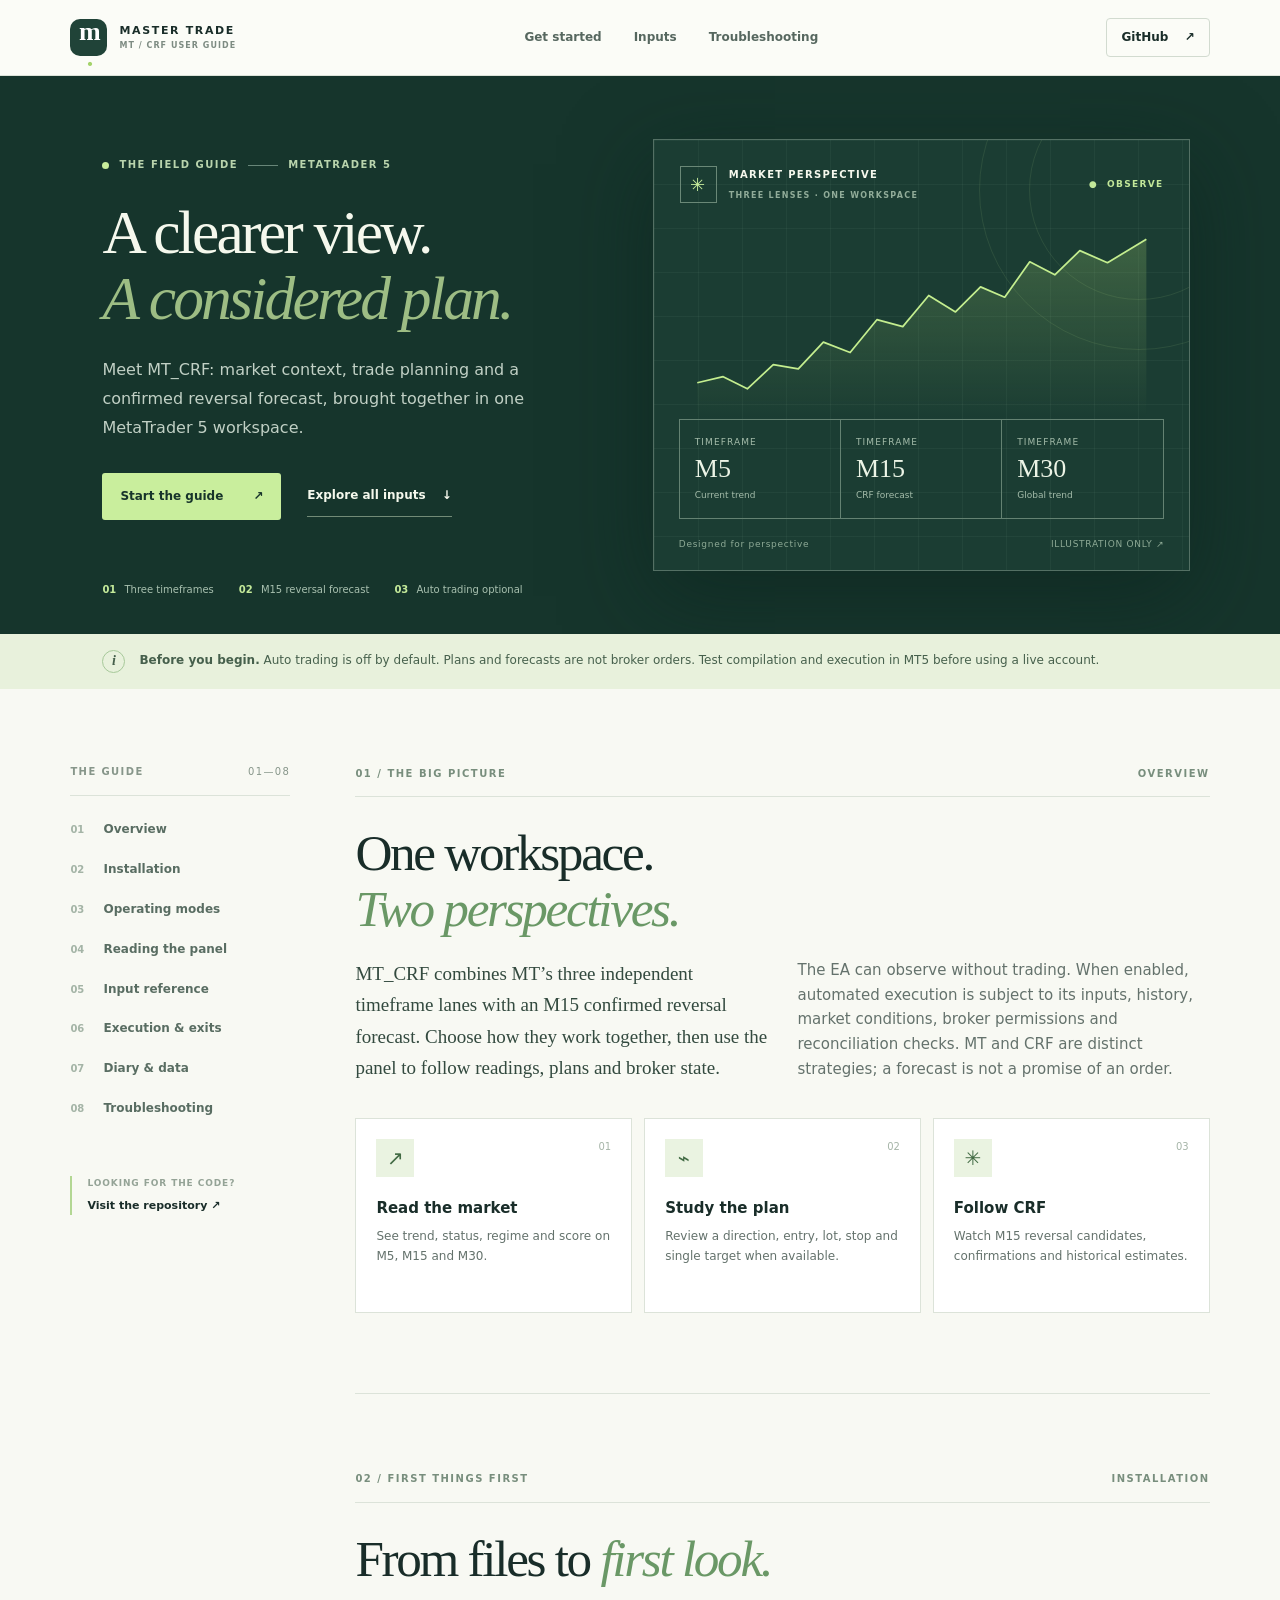
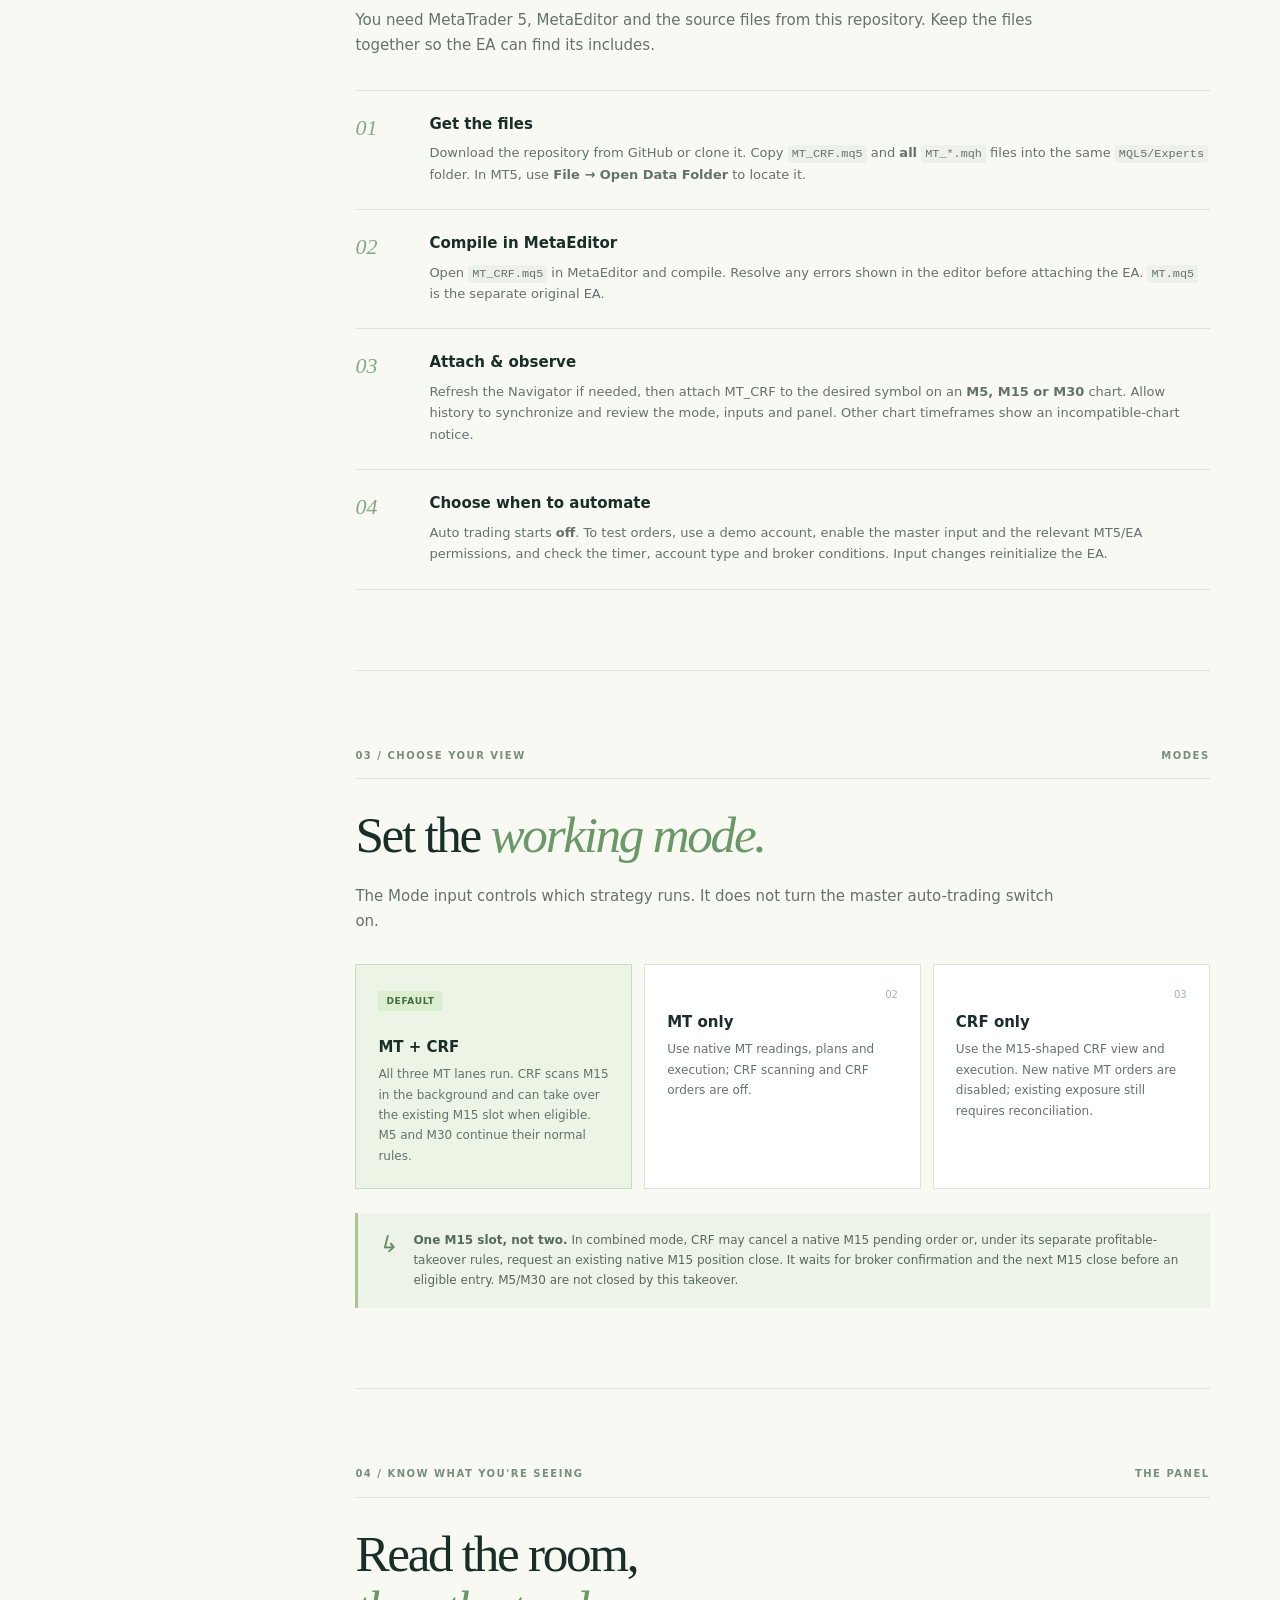
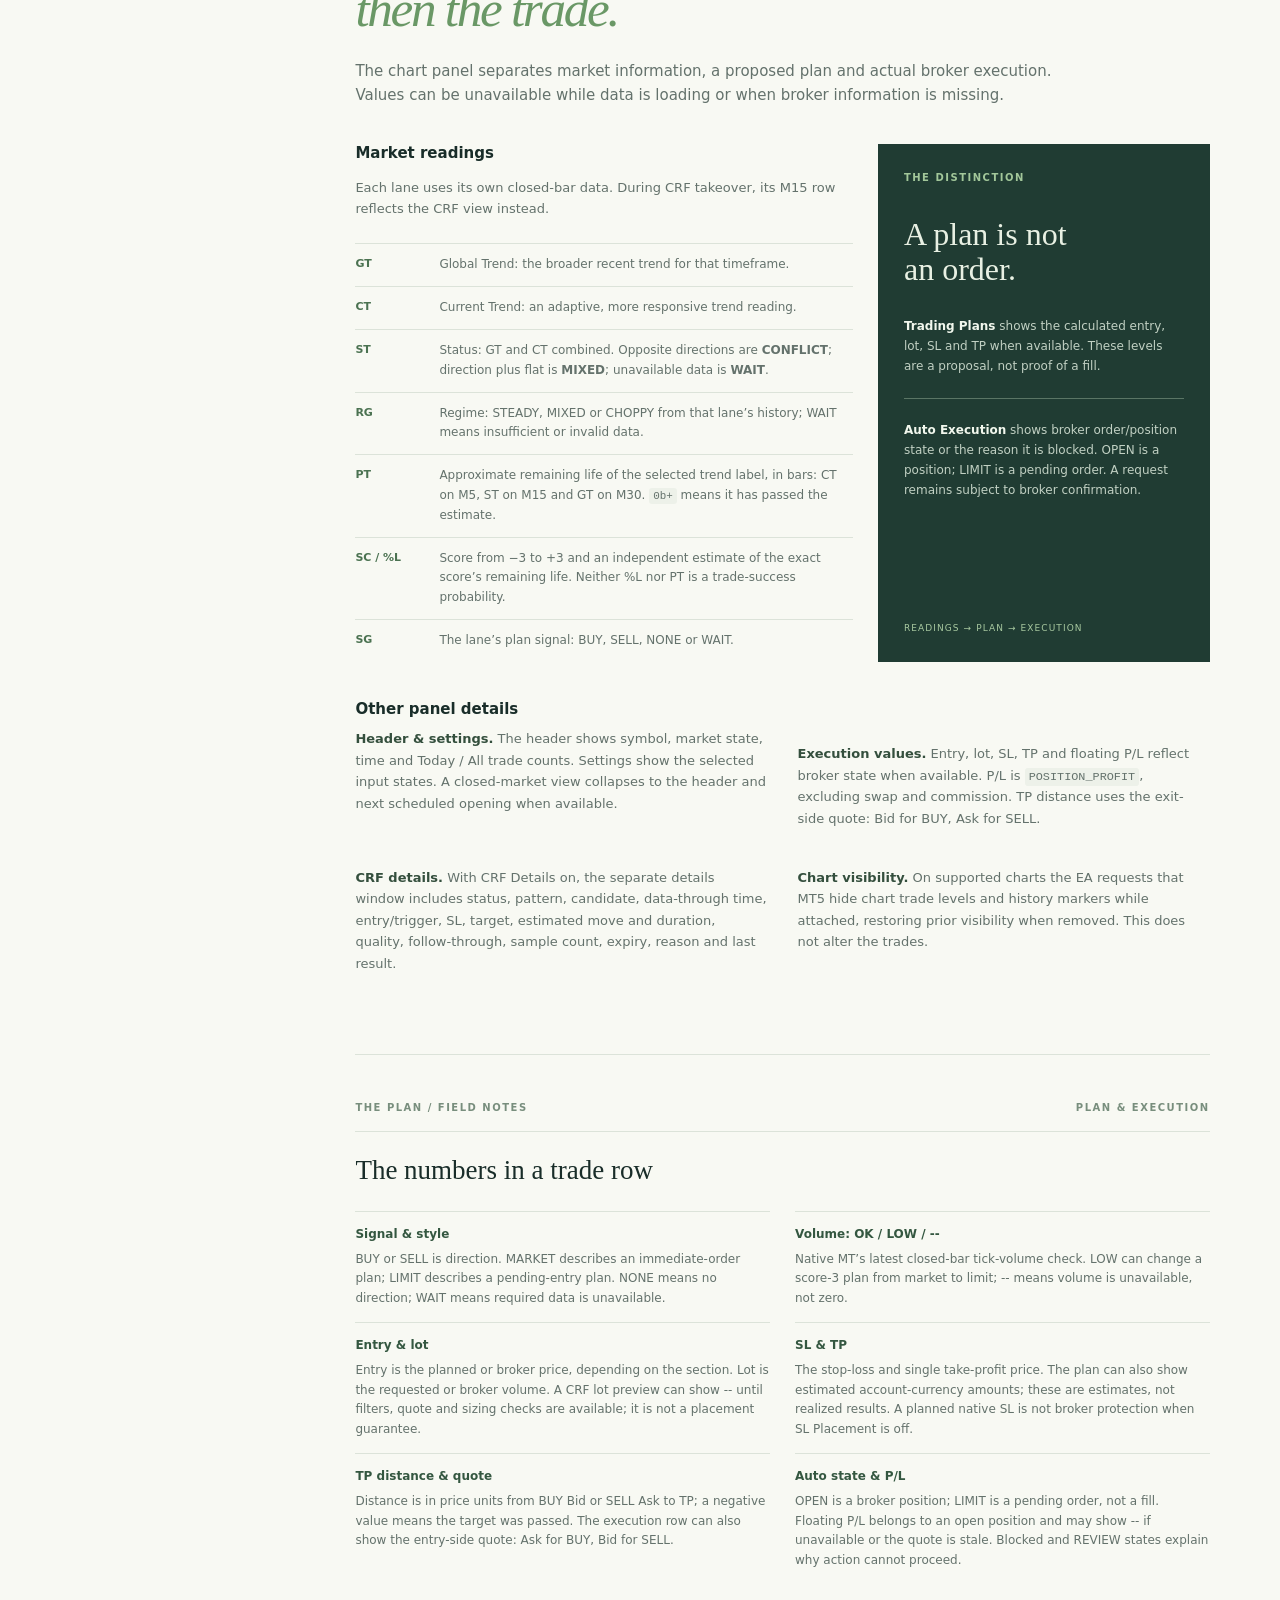
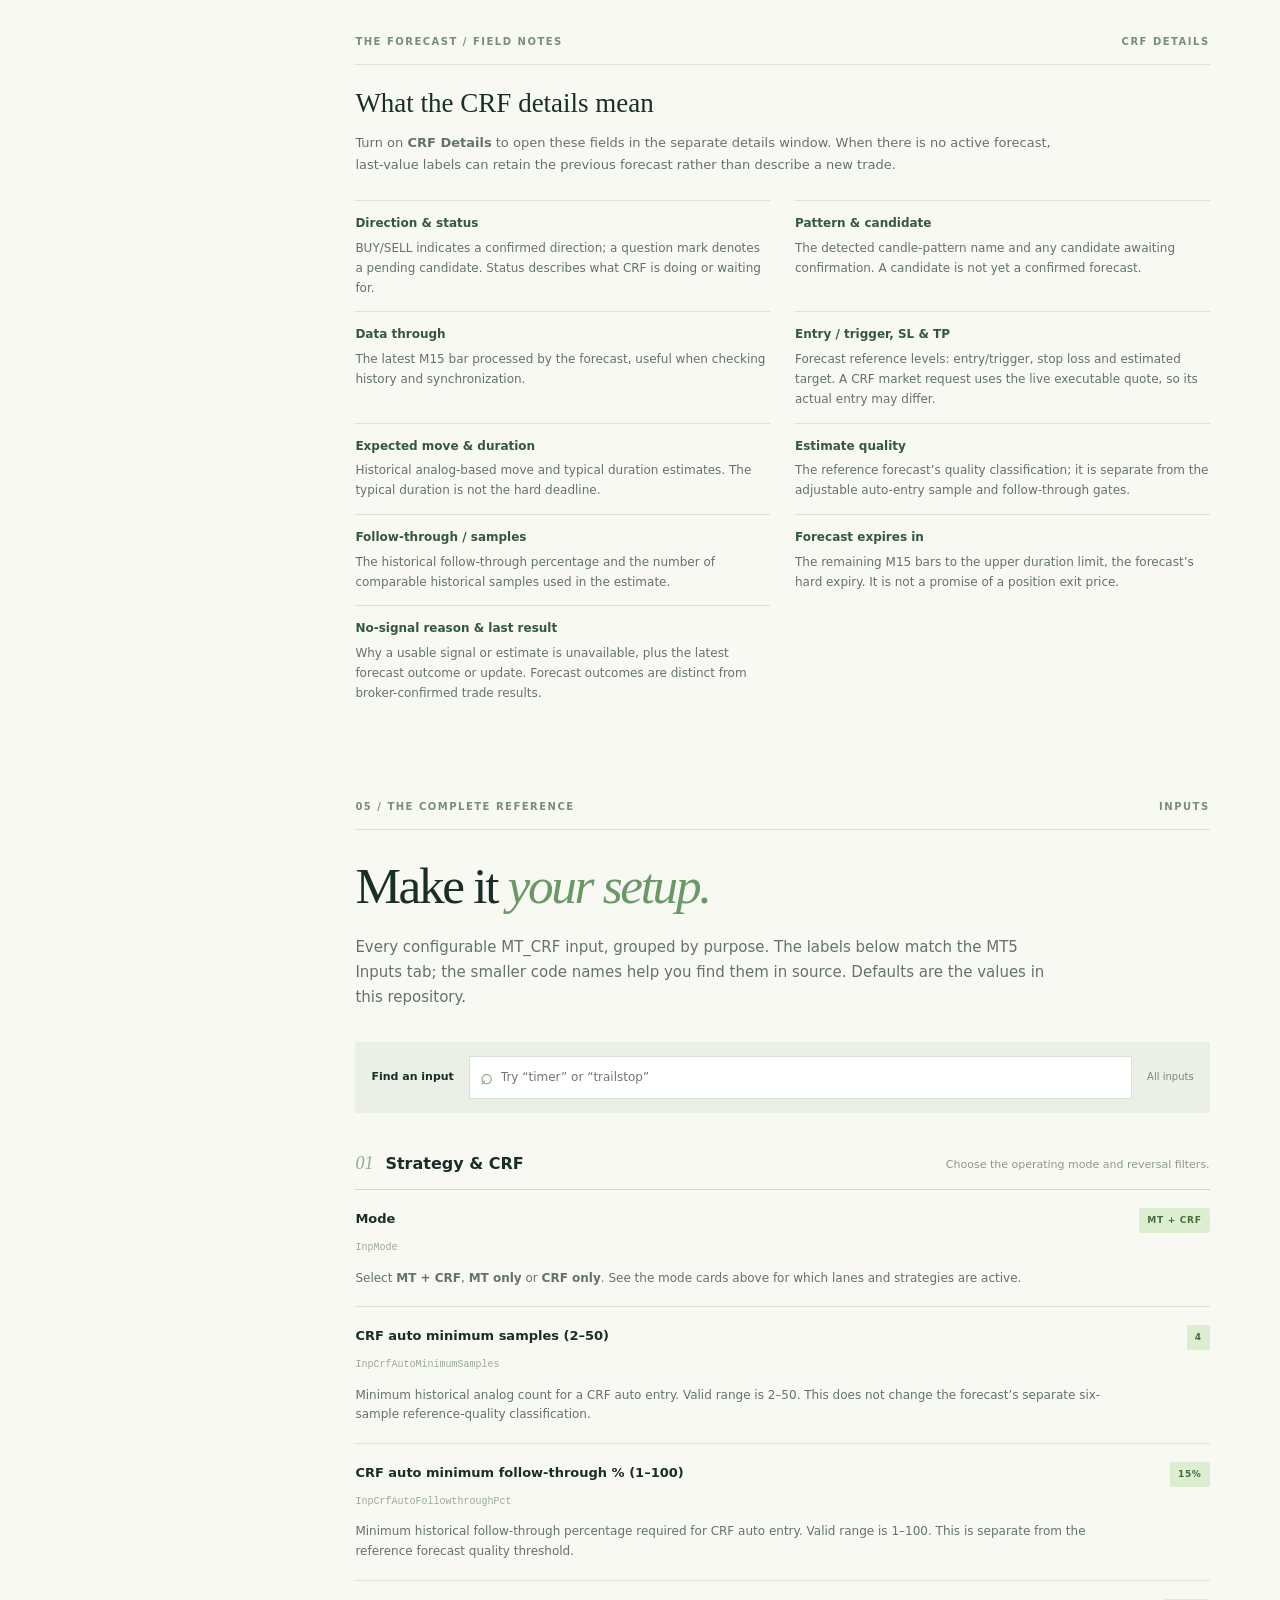
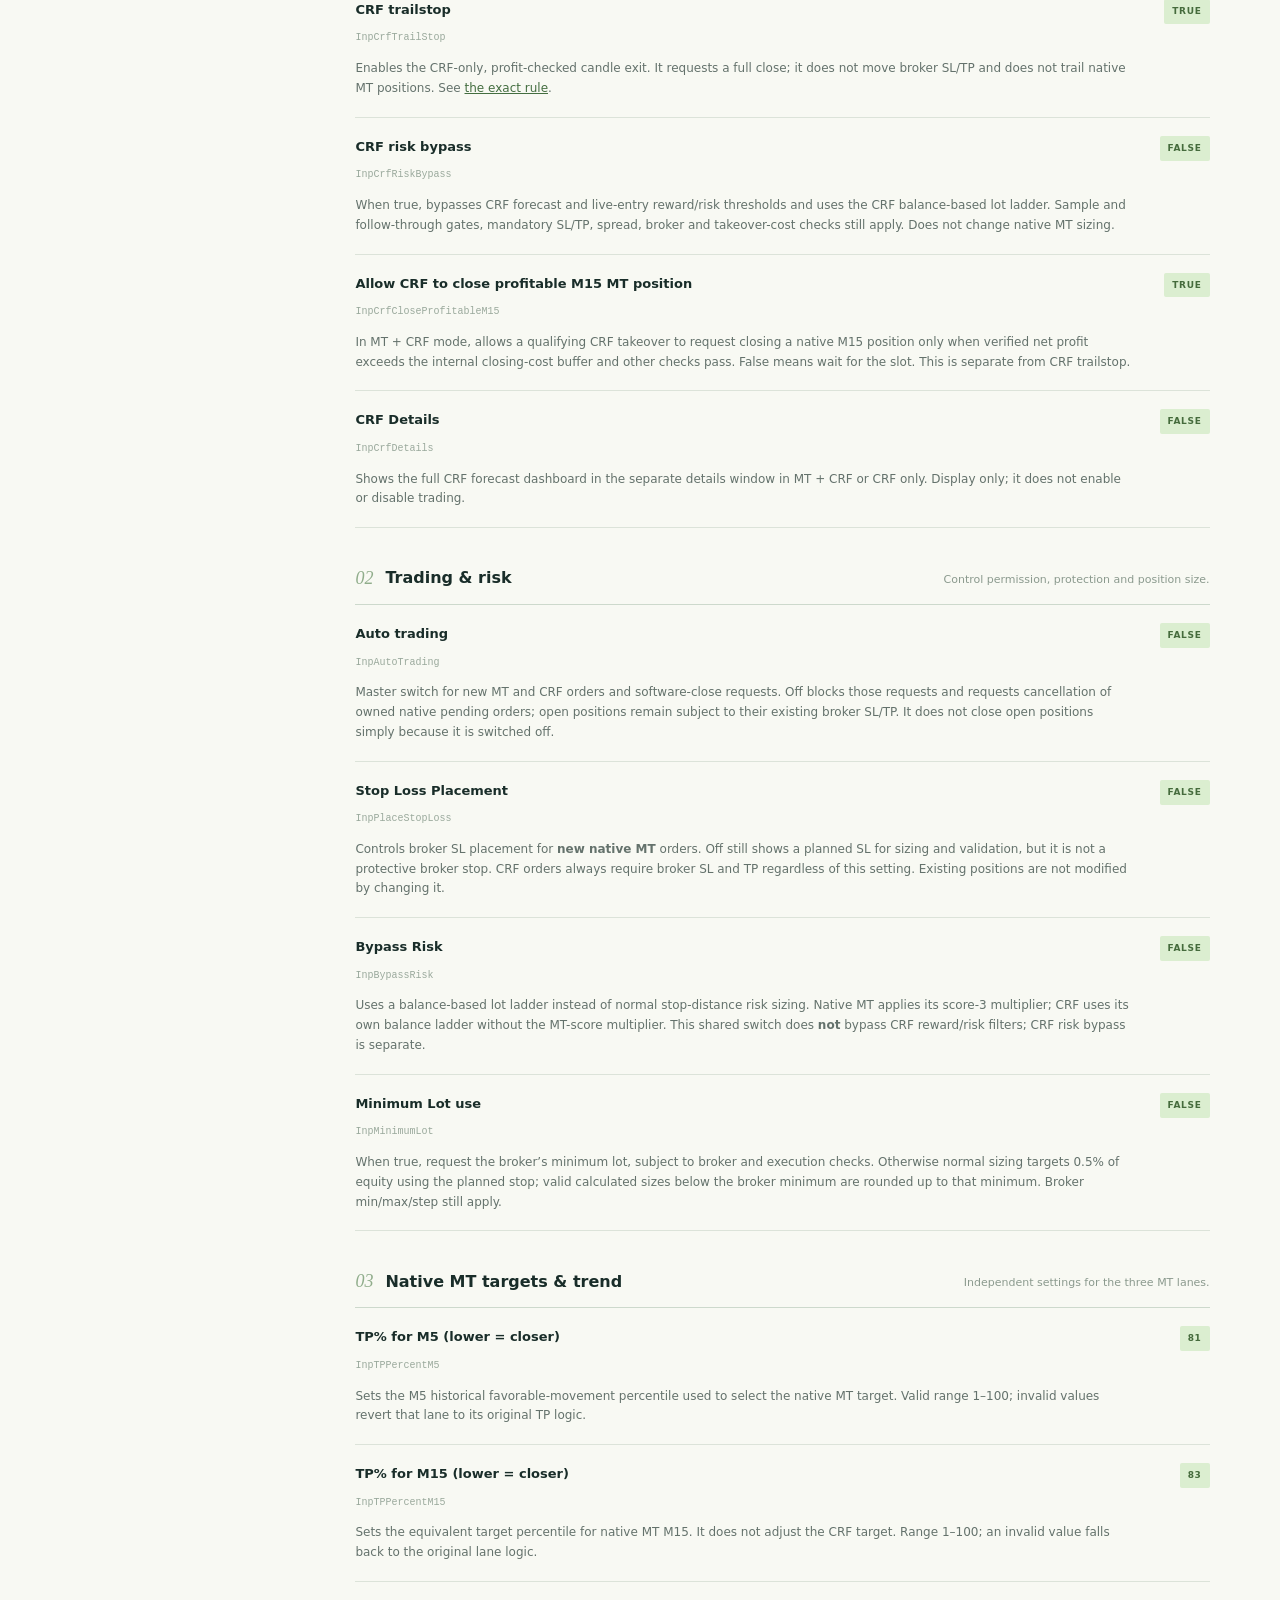
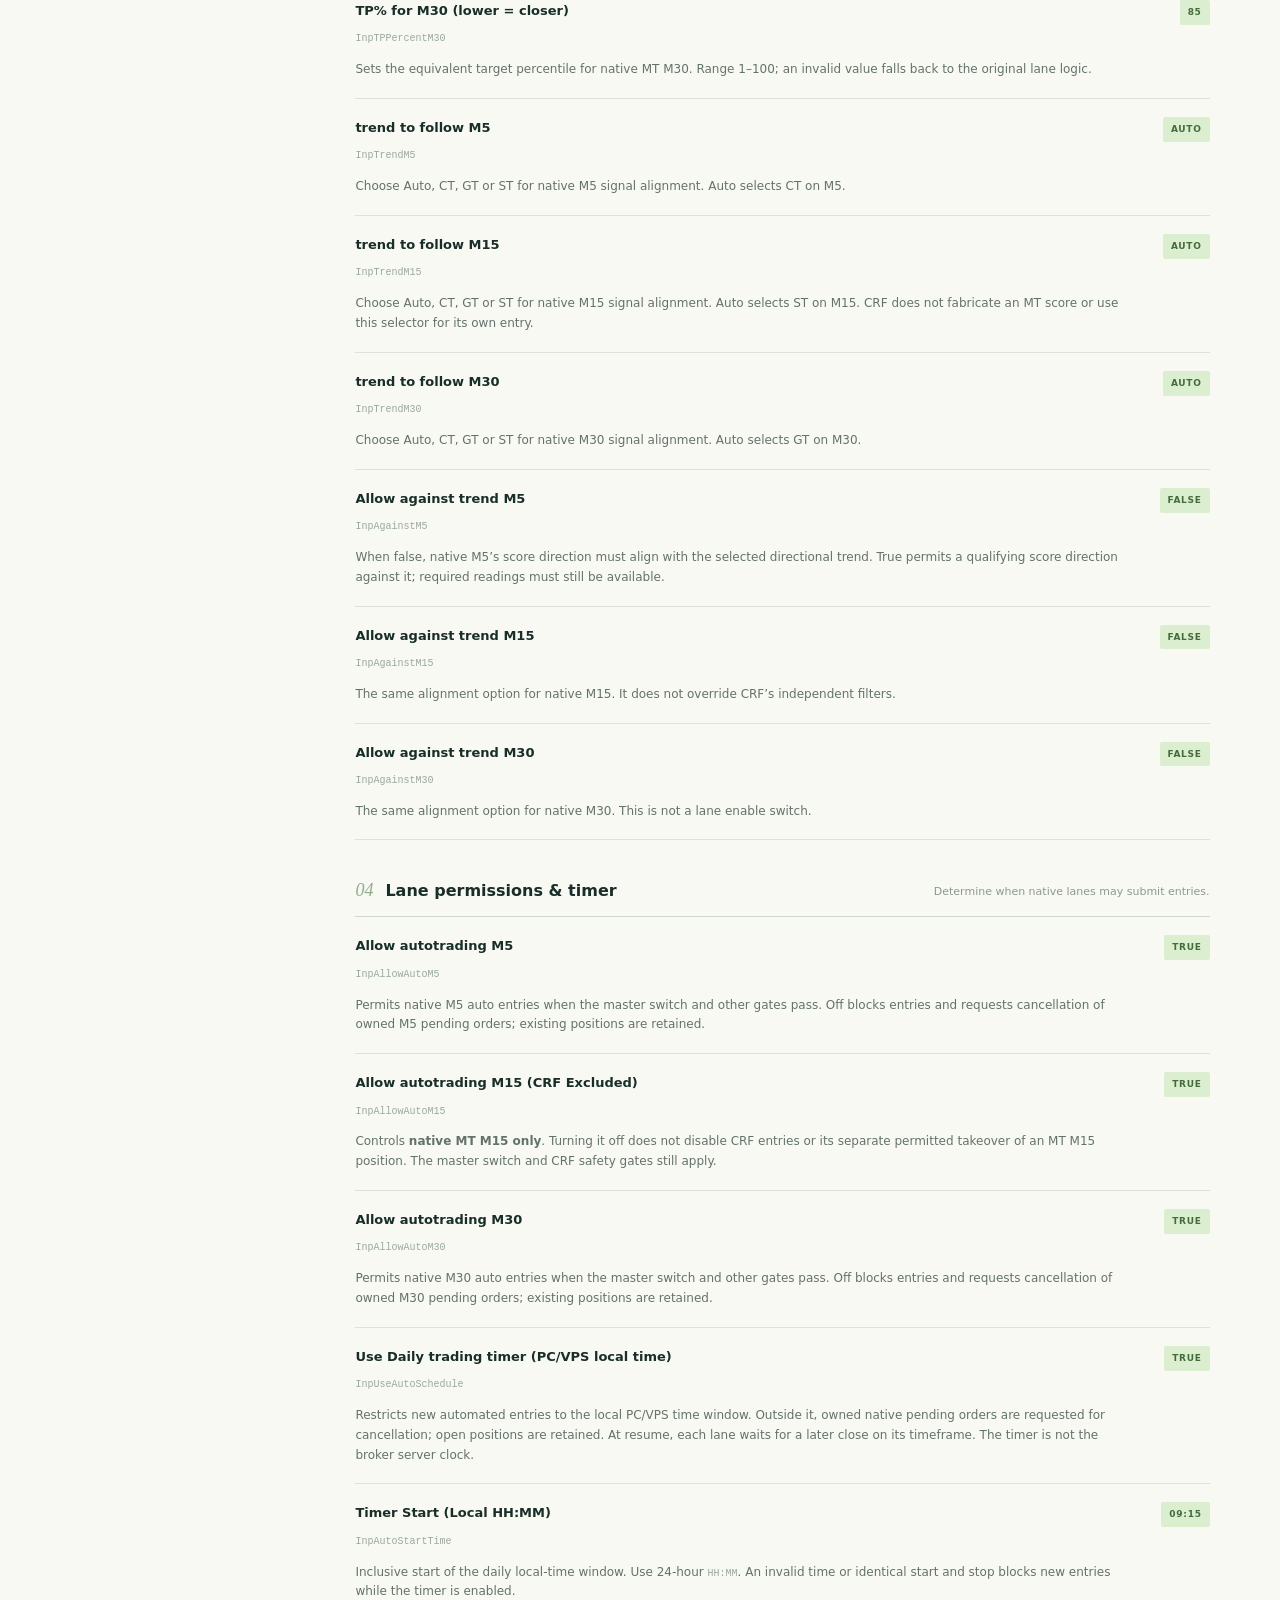
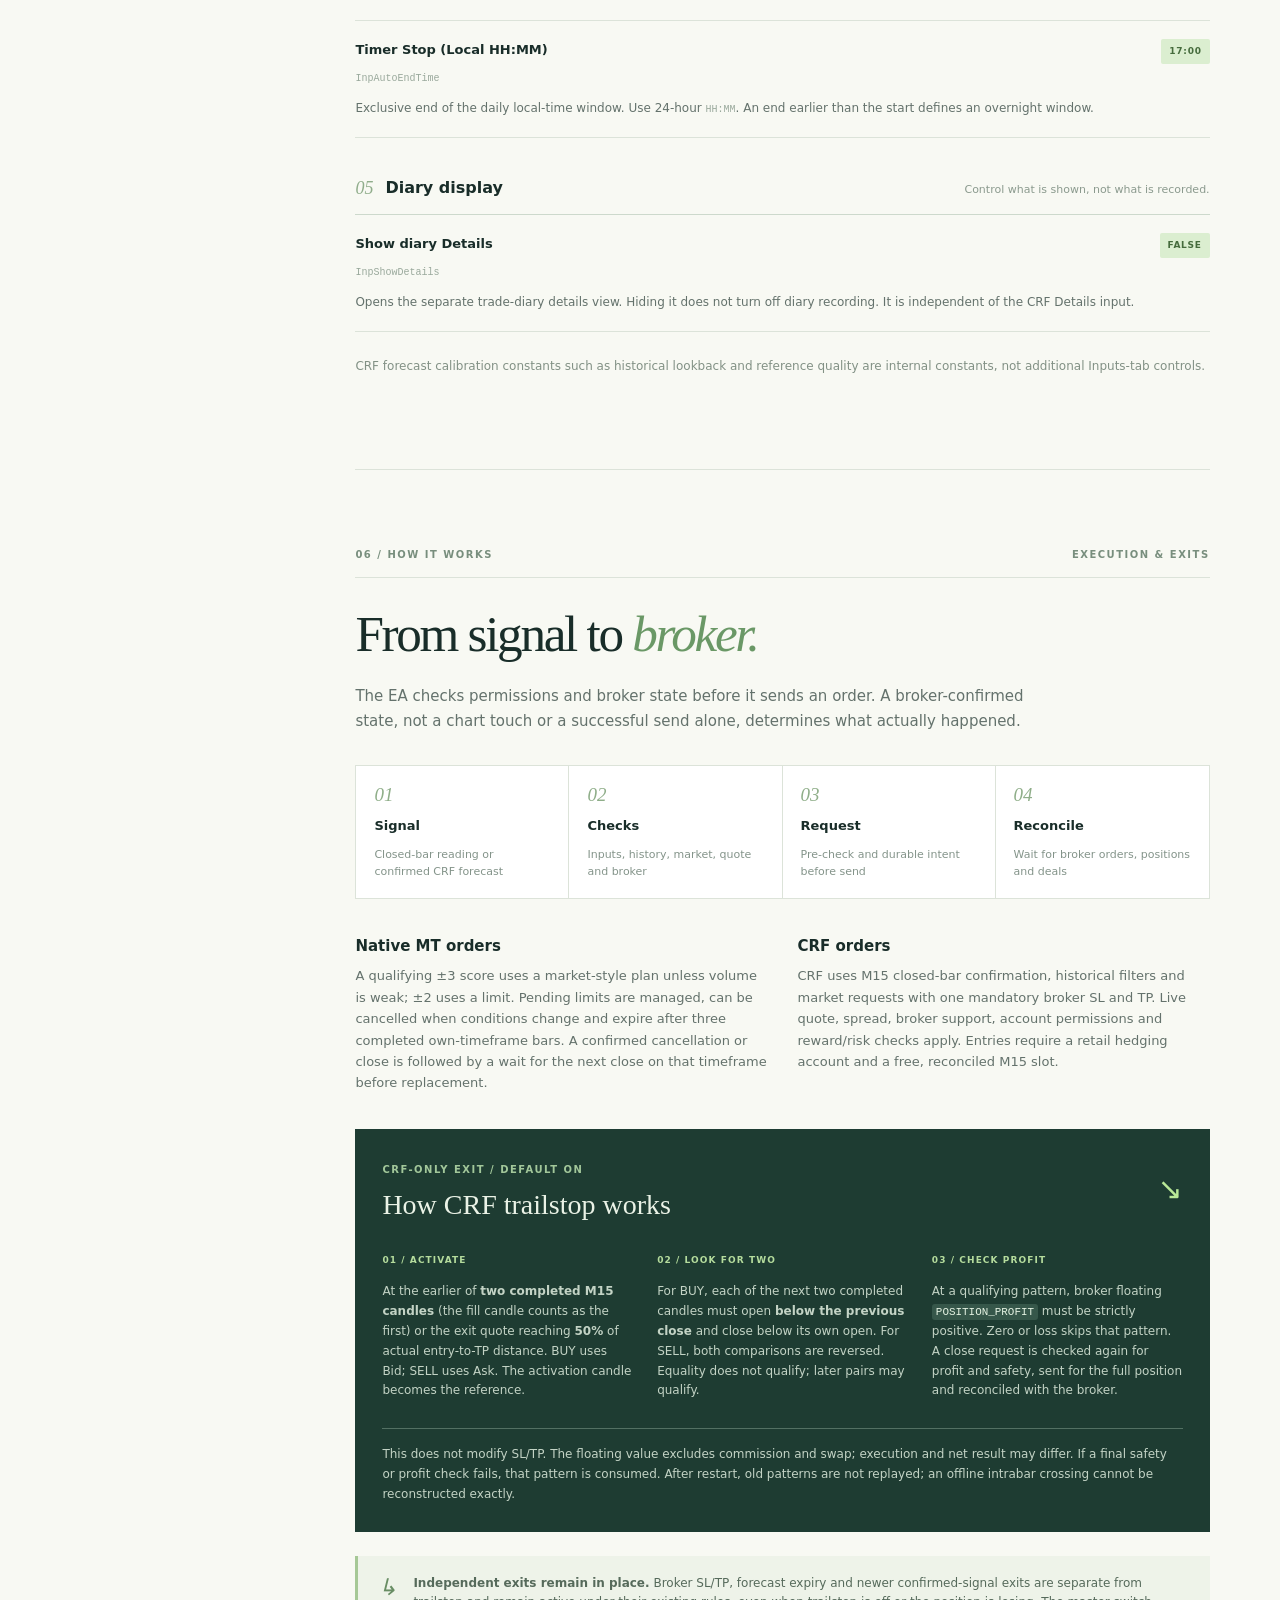
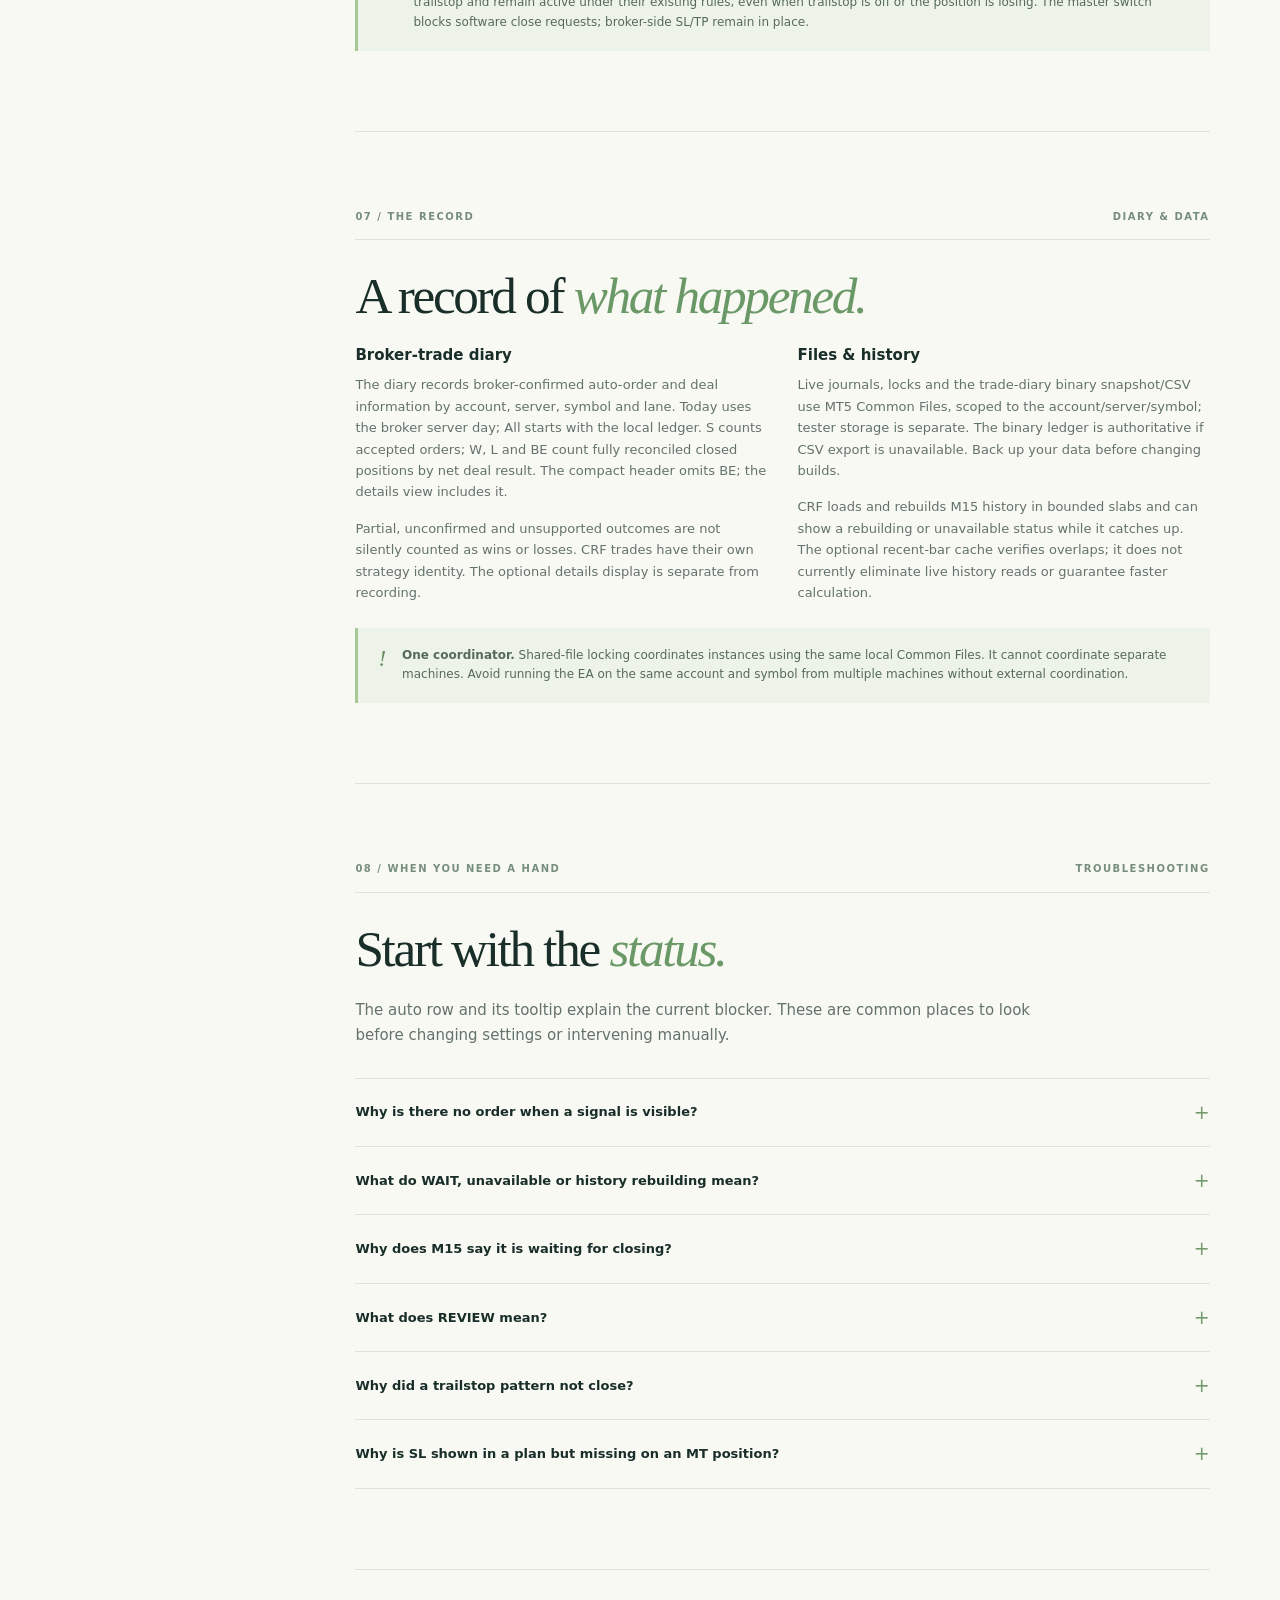
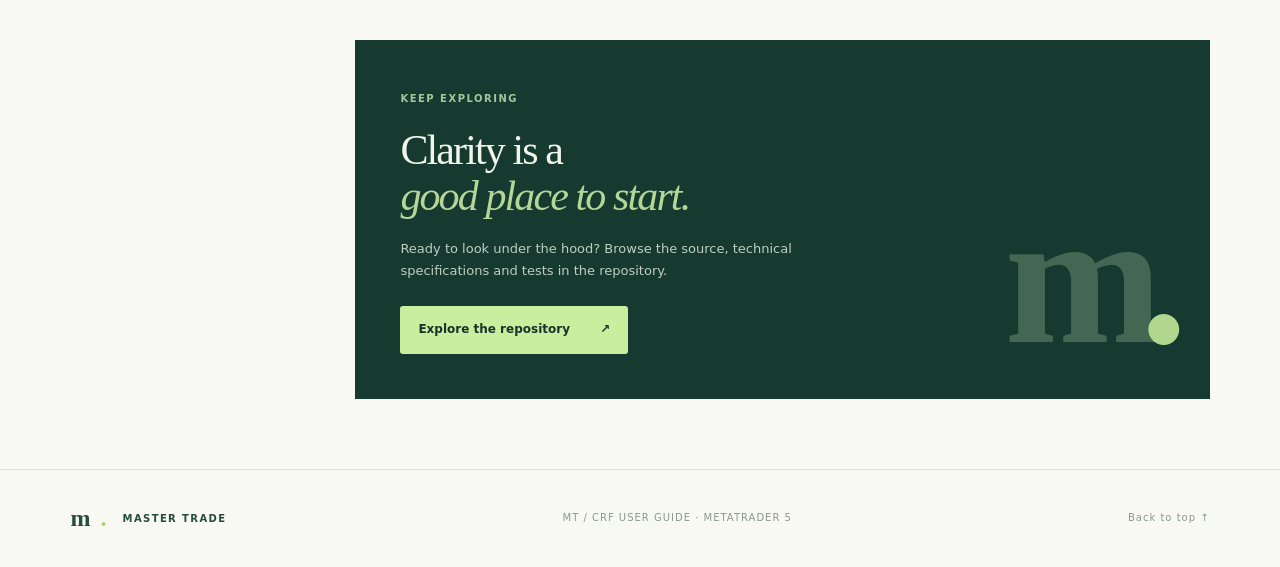
==== docs/index.html @ cb400a1c "Add MT_CRF user guide and GitHub Pages site Co-authored-by: arena-agent <297053741+arena-agent@users" ====
<!doctype html>
<html lang="en">
<head>
  <meta charset="utf-8">
  <meta name="viewport" content="width=device-width, initial-scale=1">
  <meta name="description" content="A practical, categorized guide to MT_CRF for MetaTrader 5, from installation and panel readings to every input and execution rule.">
  <meta name="theme-color" content="#102523">
  <title>MT / CRF — User guide</title>
  <link rel="stylesheet" href="styles.css">
  <script src="script.js" defer></script>
</head>
<body>
<a class="skip" href="#overview">Skip to guide</a>
<header class="topbar">
  <a class="brand" href="#top" aria-label="MT user guide home"><span class="brand-mark">m<span>.</span></span><span>MASTER TRADE<small>MT / CRF USER GUIDE</small></span></a>
  <nav class="topnav" aria-label="Main navigation"><a href="#start">Get started</a><a href="#inputs">Inputs</a><a href="#help">Troubleshooting</a></nav>
  <a class="github-link" href="https://github.com/hamamun/MT">GitHub <span aria-hidden="true">↗</span></a>
</header>
<main id="top">
  <section class="hero" aria-labelledby="hero-title">
    <div class="hero-copy">
      <div class="eyebrow light"><span class="dot"></span> THE FIELD GUIDE <span class="eyebrow-line"></span> METATRADER 5</div>
      <h1 id="hero-title">A clearer view.<br><em>A considered plan.</em></h1>
      <p>Meet MT_CRF: market context, trade planning and a confirmed reversal forecast, brought together in one MetaTrader 5 workspace.</p>
      <div class="hero-actions"><a class="button button-lime" href="#start">Start the guide <span aria-hidden="true">↗</span></a><a class="button-text" href="#inputs">Explore all inputs <span aria-hidden="true">↓</span></a></div>
      <div class="hero-meta"><span><b>01</b> Three timeframes</span><span><b>02</b> M15 reversal forecast</span><span><b>03</b> Auto trading optional</span></div>
    </div>
    <div class="hero-art" aria-label="Decorative illustration of market readings, not live trading data">
      <div class="art-grid"></div>
      <div class="art-orbit orbit-one"></div><div class="art-orbit orbit-two"></div>
      <div class="art-heading"><span class="art-icon">✳</span><div>MARKET PERSPECTIVE<small>THREE LENSES · ONE WORKSPACE</small></div><span class="art-status">● &nbsp;OBSERVE</span></div>
      <svg class="chart" viewBox="0 0 520 220" role="img" aria-label="Illustrative market line"><defs><linearGradient id="chartFill" x1="0" y1="0" x2="0" y2="1"><stop offset="0" stop-color="#b9e77a" stop-opacity=".22"/><stop offset="1" stop-color="#b9e77a" stop-opacity="0"/></linearGradient></defs><path d="M0 178 L30 171 L58 185 L88 157 L117 162 L146 131 L177 143 L208 105 L238 113 L268 77 L299 96 L328 67 L356 79 L385 38 L414 53 L443 25 L475 39 L520 12 L520 220 L0 220Z" fill="url(#chartFill)"/><path d="M0 178 L30 171 L58 185 L88 157 L117 162 L146 131 L177 143 L208 105 L238 113 L268 77 L299 96 L328 67 L356 79 L385 38 L414 53 L443 25 L475 39 L520 12" fill="none" stroke="#c4ee8f" stroke-width="2" stroke-linejoin="round"/></svg>
      <div class="art-readings"><div><small>TIMEFRAME</small><strong>M5</strong><span>Current trend</span></div><div><small>TIMEFRAME</small><strong>M15</strong><span>CRF forecast</span></div><div><small>TIMEFRAME</small><strong>M30</strong><span>Global trend</span></div></div>
      <div class="art-foot"><span>Designed for perspective</span><span>ILLUSTRATION ONLY ↗</span></div>
    </div>
  </section>
  <div class="notice-strip"><span class="notice-icon">i</span><p><strong>Before you begin.</strong> Auto trading is off by default. Plans and forecasts are not broker orders. Test compilation and execution in MT5 before using a live account.</p></div>
  <div class="layout">
    <aside class="sidebar" aria-label="Guide navigation"><div class="sidebar-label">THE GUIDE <span>01—08</span></div><nav><a href="#overview"><span>01</span> Overview</a><a href="#start"><span>02</span> Installation</a><a href="#modes"><span>03</span> Operating modes</a><a href="#panel"><span>04</span> Reading the panel</a><a href="#inputs"><span>05</span> Input reference</a><a href="#execution"><span>06</span> Execution &amp; exits</a><a href="#diary"><span>07</span> Diary &amp; data</a><a href="#help"><span>08</span> Troubleshooting</a></nav><div class="sidebar-note"><span>LOOKING FOR THE CODE?</span><a href="https://github.com/hamamun/MT">Visit the repository ↗</a></div></aside>
    <div class="content">
      <section class="section" id="overview"><div class="section-kicker"><span>01 / THE BIG PICTURE</span><span>OVERVIEW</span></div><h2>One workspace.<br><em>Two perspectives.</em></h2><div class="intro-grid"><p class="lead">MT_CRF combines MT’s three independent timeframe lanes with an M15 confirmed reversal forecast. Choose how they work together, then use the panel to follow readings, plans and broker state.</p><p>The EA can observe without trading. When enabled, automated execution is subject to its inputs, history, market conditions, broker permissions and reconciliation checks. MT and CRF are distinct strategies; a forecast is not a promise of an order.</p></div><div class="feature-grid"><article class="feature"><span class="feature-num">01</span><div class="feature-icon">↗</div><h3>Read the market</h3><p>See trend, status, regime and score on M5, M15 and M30.</p></article><article class="feature"><span class="feature-num">02</span><div class="feature-icon">⌁</div><h3>Study the plan</h3><p>Review a direction, entry, lot, stop and single target when available.</p></article><article class="feature"><span class="feature-num">03</span><div class="feature-icon">✳</div><h3>Follow CRF</h3><p>Watch M15 reversal candidates, confirmations and historical estimates.</p></article></div></section>
      <section class="section" id="start"><div class="section-kicker"><span>02 / FIRST THINGS FIRST</span><span>INSTALLATION</span></div><h2>From files to <em>first look.</em></h2><p class="section-intro">You need MetaTrader 5, MetaEditor and the source files from this repository. Keep the files together so the EA can find its includes.</p><div class="steps"><article><span>01</span><div><h3>Get the files</h3><p>Download the repository from GitHub or clone it. Copy <code>MT_CRF.mq5</code> and <strong>all</strong> <code>MT_*.mqh</code> files into the same <code>MQL5/Experts</code> folder. In MT5, use <strong>File → Open Data Folder</strong> to locate it.</p></div></article><article><span>02</span><div><h3>Compile in MetaEditor</h3><p>Open <code>MT_CRF.mq5</code> in MetaEditor and compile. Resolve any errors shown in the editor before attaching the EA. <code>MT.mq5</code> is the separate original EA.</p></div></article><article><span>03</span><div><h3>Attach &amp; observe</h3><p>Refresh the Navigator if needed, then attach MT_CRF to the desired symbol on an <strong>M5, M15 or M30</strong> chart. Allow history to synchronize and review the mode, inputs and panel. Other chart timeframes show an incompatible-chart notice.</p></div></article><article><span>04</span><div><h3>Choose when to automate</h3><p>Auto trading starts <strong>off</strong>. To test orders, use a demo account, enable the master input and the relevant MT5/EA permissions, and check the timer, account type and broker conditions. Input changes reinitialize the EA.</p></div></article></div></section>
      <section class="section" id="modes"><div class="section-kicker"><span>03 / CHOOSE YOUR VIEW</span><span>MODES</span></div><h2>Set the <em>working mode.</em></h2><p class="section-intro">The Mode input controls which strategy runs. It does not turn the master auto-trading switch on.</p><div class="mode-grid"><article class="mode-card featured"><span class="pill">DEFAULT</span><h3>MT + CRF</h3><p>All three MT lanes run. CRF scans M15 in the background and can take over the existing M15 slot when eligible. M5 and M30 continue their normal rules.</p></article><article class="mode-card"><span class="mode-index">02</span><h3>MT only</h3><p>Use native MT readings, plans and execution; CRF scanning and CRF orders are off.</p></article><article class="mode-card"><span class="mode-index">03</span><h3>CRF only</h3><p>Use the M15-shaped CRF view and execution. New native MT orders are disabled; existing exposure still requires reconciliation.</p></article></div><div class="callout"><span>↳</span><p><strong>One M15 slot, not two.</strong> In combined mode, CRF may cancel a native M15 pending order or, under its separate profitable-takeover rules, request an existing native M15 position close. It waits for broker confirmation and the next M15 close before an eligible entry. M5/M30 are not closed by this takeover.</p></div></section>
      <section class="section" id="panel"><div class="section-kicker"><span>04 / KNOW WHAT YOU'RE SEEING</span><span>THE PANEL</span></div><h2>Read the room,<br><em>then the trade.</em></h2><p class="section-intro">The chart panel separates market information, a proposed plan and actual broker execution. Values can be unavailable while data is loading or when broker information is missing.</p><div class="panel-layout"><div class="panel-text"><h3>Market readings</h3><p>Each lane uses its own closed-bar data. During CRF takeover, its M15 row reflects the CRF view instead.</p><dl class="glossary"><div><dt>GT</dt><dd>Global Trend: the broader recent trend for that timeframe.</dd></div><div><dt>CT</dt><dd>Current Trend: an adaptive, more responsive trend reading.</dd></div><div><dt>ST</dt><dd>Status: GT and CT combined. Opposite directions are <strong>CONFLICT</strong>; direction plus flat is <strong>MIXED</strong>; unavailable data is <strong>WAIT</strong>.</dd></div><div><dt>RG</dt><dd>Regime: STEADY, MIXED or CHOPPY from that lane’s history; WAIT means insufficient or invalid data.</dd></div><div><dt>PT</dt><dd>Approximate remaining life of the selected trend label, in bars: CT on M5, ST on M15 and GT on M30. <code>0b+</code> means it has passed the estimate.</dd></div><div><dt>SC / %L</dt><dd>Score from −3 to +3 and an independent estimate of the exact score’s remaining life. Neither %L nor PT is a trade-success probability.</dd></div><div><dt>SG</dt><dd>The lane’s plan signal: BUY, SELL, NONE or WAIT.</dd></div></dl></div><div class="panel-note"><span class="mini-label">THE DISTINCTION</span><h3>A plan is not<br>an order.</h3><p><strong>Trading Plans</strong> shows the calculated entry, lot, SL and TP when available. These levels are a proposal, not proof of a fill.</p><hr><p><strong>Auto Execution</strong> shows broker order/position state or the reason it is blocked. OPEN is a position; LIMIT is a pending order. A request remains subject to broker confirmation.</p><span class="panel-note-bottom">READINGS → PLAN → EXECUTION</span></div></div><div class="subsection"><h3>Other panel details</h3><div class="two-cols"><p><strong>Header &amp; settings.</strong> The header shows symbol, market state, time and Today / All trade counts. Settings show the selected input states. A closed-market view collapses to the header and next scheduled opening when available.</p><p><strong>Execution values.</strong> Entry, lot, SL, TP and floating P/L reflect broker state when available. P/L is <code>POSITION_PROFIT</code>, excluding swap and commission. TP distance uses the exit-side quote: Bid for BUY, Ask for SELL.</p><p><strong>CRF details.</strong> With CRF Details on, the separate details window includes status, pattern, candidate, data-through time, entry/trigger, SL, target, estimated move and duration, quality, follow-through, sample count, expiry, reason and last result.</p><p><strong>Chart visibility.</strong> On supported charts the EA requests that MT5 hide chart trade levels and history markers while attached, restoring prior visibility when removed. This does not alter the trades.</p></div></div></section>
      <section class="crf-detail" aria-labelledby="plan-fields"><div class="section-kicker"><span>THE PLAN / FIELD NOTES</span><span>PLAN &amp; EXECUTION</span></div><h3 id="plan-fields">The numbers in a trade row</h3><dl class="detail-list"><div><dt>Signal &amp; style</dt><dd>BUY or SELL is direction. MARKET describes an immediate-order plan; LIMIT describes a pending-entry plan. NONE means no direction; WAIT means required data is unavailable.</dd></div><div><dt>Volume: OK / LOW / --</dt><dd>Native MT’s latest closed-bar tick-volume check. LOW can change a score-3 plan from market to limit; -- means volume is unavailable, not zero.</dd></div><div><dt>Entry &amp; lot</dt><dd>Entry is the planned or broker price, depending on the section. Lot is the requested or broker volume. A CRF lot preview can show -- until filters, quote and sizing checks are available; it is not a placement guarantee.</dd></div><div><dt>SL &amp; TP</dt><dd>The stop-loss and single take-profit price. The plan can also show estimated account-currency amounts; these are estimates, not realized results. A planned native SL is not broker protection when SL Placement is off.</dd></div><div><dt>TP distance &amp; quote</dt><dd>Distance is in price units from BUY Bid or SELL Ask to TP; a negative value means the target was passed. The execution row can also show the entry-side quote: Ask for BUY, Bid for SELL.</dd></div><div><dt>Auto state &amp; P/L</dt><dd>OPEN is a broker position; LIMIT is a pending order, not a fill. Floating P/L belongs to an open position and may show -- if unavailable or the quote is stale. Blocked and REVIEW states explain why action cannot proceed.</dd></div></dl></section>
      <section class="crf-detail" aria-labelledby="forecast-fields"><div class="section-kicker"><span>THE FORECAST / FIELD NOTES</span><span>CRF DETAILS</span></div><h3 id="forecast-fields">What the CRF details mean</h3><p>Turn on <strong>CRF Details</strong> to open these fields in the separate details window. When there is no active forecast, last-value labels can retain the previous forecast rather than describe a new trade.</p><dl class="detail-list"><div><dt>Direction &amp; status</dt><dd>BUY/SELL indicates a confirmed direction; a question mark denotes a pending candidate. Status describes what CRF is doing or waiting for.</dd></div><div><dt>Pattern &amp; candidate</dt><dd>The detected candle-pattern name and any candidate awaiting confirmation. A candidate is not yet a confirmed forecast.</dd></div><div><dt>Data through</dt><dd>The latest M15 bar processed by the forecast, useful when checking history and synchronization.</dd></div><div><dt>Entry / trigger, SL &amp; TP</dt><dd>Forecast reference levels: entry/trigger, stop loss and estimated target. A CRF market request uses the live executable quote, so its actual entry may differ.</dd></div><div><dt>Expected move &amp; duration</dt><dd>Historical analog-based move and typical duration estimates. The typical duration is not the hard deadline.</dd></div><div><dt>Estimate quality</dt><dd>The reference forecast’s quality classification; it is separate from the adjustable auto-entry sample and follow-through gates.</dd></div><div><dt>Follow-through / samples</dt><dd>The historical follow-through percentage and the number of comparable historical samples used in the estimate.</dd></div><div><dt>Forecast expires in</dt><dd>The remaining M15 bars to the upper duration limit, the forecast’s hard expiry. It is not a promise of a position exit price.</dd></div><div><dt>No-signal reason &amp; last result</dt><dd>Why a usable signal or estimate is unavailable, plus the latest forecast outcome or update. Forecast outcomes are distinct from broker-confirmed trade results.</dd></div></dl></section>
      <section class="section" id="inputs"><div class="section-kicker"><span>05 / THE COMPLETE REFERENCE</span><span>INPUTS</span></div><h2>Make it <em>your setup.</em></h2><p class="section-intro">Every configurable MT_CRF input, grouped by purpose. The labels below match the MT5 Inputs tab; the smaller code names help you find them in source. Defaults are the values in this repository.</p>
      <div class="input-toolbar"><label for="input-search">Find an input</label><div class="search-box"><span aria-hidden="true">⌕</span><input id="input-search" type="search" placeholder="Try “timer” or “trailstop”" autocomplete="off"></div><span id="search-count" aria-live="polite">All inputs</span></div>
      <div id="input-reference">
        <div class="input-group"><div class="group-heading"><div><span>01</span><h3>Strategy &amp; CRF</h3></div><p>Choose the operating mode and reversal filters.</p></div>
          <article class="input-card" data-input><div><h4>Mode</h4><code>InpMode</code></div><span class="default">MT + CRF</span><p>Select <strong>MT + CRF</strong>, <strong>MT only</strong> or <strong>CRF only</strong>. See the mode cards above for which lanes and strategies are active.</p></article>
          <article class="input-card" data-input><div><h4>CRF auto minimum samples (2–50)</h4><code>InpCrfAutoMinimumSamples</code></div><span class="default">4</span><p>Minimum historical analog count for a CRF auto entry. Valid range is 2–50. This does not change the forecast’s separate six-sample reference-quality classification.</p></article>
          <article class="input-card" data-input><div><h4>CRF auto minimum follow-through % (1–100)</h4><code>InpCrfAutoFollowthroughPct</code></div><span class="default">15%</span><p>Minimum historical follow-through percentage required for CRF auto entry. Valid range is 1–100. This is separate from the reference forecast quality threshold.</p></article>
          <article class="input-card" data-input><div><h4>CRF trailstop</h4><code>InpCrfTrailStop</code></div><span class="default">TRUE</span><p>Enables the CRF-only, profit-checked candle exit. It requests a full close; it does not move broker SL/TP and does not trail native MT positions. See <a href="#trailstop">the exact rule</a>.</p></article>
          <article class="input-card" data-input><div><h4>CRF risk bypass</h4><code>InpCrfRiskBypass</code></div><span class="default">FALSE</span><p>When true, bypasses CRF forecast and live-entry reward/risk thresholds and uses the CRF balance-based lot ladder. Sample and follow-through gates, mandatory SL/TP, spread, broker and takeover-cost checks still apply. Does not change native MT sizing.</p></article>
          <article class="input-card" data-input><div><h4>Allow CRF to close profitable M15 MT position</h4><code>InpCrfCloseProfitableM15</code></div><span class="default">TRUE</span><p>In MT + CRF mode, allows a qualifying CRF takeover to request closing a native M15 position only when verified net profit exceeds the internal closing-cost buffer and other checks pass. False means wait for the slot. This is separate from CRF trailstop.</p></article>
          <article class="input-card" data-input><div><h4>CRF Details</h4><code>InpCrfDetails</code></div><span class="default">FALSE</span><p>Shows the full CRF forecast dashboard in the separate details window in MT + CRF or CRF only. Display only; it does not enable or disable trading.</p></article>
        </div>
        <div class="input-group"><div class="group-heading"><div><span>02</span><h3>Trading &amp; risk</h3></div><p>Control permission, protection and position size.</p></div>
          <article class="input-card" data-input><div><h4>Auto trading</h4><code>InpAutoTrading</code></div><span class="default">FALSE</span><p>Master switch for new MT and CRF orders and software-close requests. Off blocks those requests and requests cancellation of owned native pending orders; open positions remain subject to their existing broker SL/TP. It does not close open positions simply because it is switched off.</p></article>
          <article class="input-card" data-input><div><h4>Stop Loss Placement</h4><code>InpPlaceStopLoss</code></div><span class="default">FALSE</span><p>Controls broker SL placement for <strong>new native MT</strong> orders. Off still shows a planned SL for sizing and validation, but it is not a protective broker stop. CRF orders always require broker SL and TP regardless of this setting. Existing positions are not modified by changing it.</p></article>
          <article class="input-card" data-input><div><h4>Bypass Risk</h4><code>InpBypassRisk</code></div><span class="default">FALSE</span><p>Uses a balance-based lot ladder instead of normal stop-distance risk sizing. Native MT applies its score-3 multiplier; CRF uses its own balance ladder without the MT-score multiplier. This shared switch does <strong>not</strong> bypass CRF reward/risk filters; CRF risk bypass is separate.</p></article>
          <article class="input-card" data-input><div><h4>Minimum Lot use</h4><code>InpMinimumLot</code></div><span class="default">FALSE</span><p>When true, request the broker’s minimum lot, subject to broker and execution checks. Otherwise normal sizing targets 0.5% of equity using the planned stop; valid calculated sizes below the broker minimum are rounded up to that minimum. Broker min/max/step still apply.</p></article>
        </div>
        <div class="input-group"><div class="group-heading"><div><span>03</span><h3>Native MT targets &amp; trend</h3></div><p>Independent settings for the three MT lanes.</p></div>
          <article class="input-card" data-input><div><h4>TP% for M5 (lower = closer)</h4><code>InpTPPercentM5</code></div><span class="default">81</span><p>Sets the M5 historical favorable-movement percentile used to select the native MT target. Valid range 1–100; invalid values revert that lane to its original TP logic.</p></article>
          <article class="input-card" data-input><div><h4>TP% for M15 (lower = closer)</h4><code>InpTPPercentM15</code></div><span class="default">83</span><p>Sets the equivalent target percentile for native MT M15. It does not adjust the CRF target. Range 1–100; an invalid value falls back to the original lane logic.</p></article>
          <article class="input-card" data-input><div><h4>TP% for M30 (lower = closer)</h4><code>InpTPPercentM30</code></div><span class="default">85</span><p>Sets the equivalent target percentile for native MT M30. Range 1–100; an invalid value falls back to the original lane logic.</p></article>
          <article class="input-card" data-input><div><h4>trend to follow M5</h4><code>InpTrendM5</code></div><span class="default">AUTO</span><p>Choose Auto, CT, GT or ST for native M5 signal alignment. Auto selects CT on M5.</p></article>
          <article class="input-card" data-input><div><h4>trend to follow M15</h4><code>InpTrendM15</code></div><span class="default">AUTO</span><p>Choose Auto, CT, GT or ST for native M15 signal alignment. Auto selects ST on M15. CRF does not fabricate an MT score or use this selector for its own entry.</p></article>
          <article class="input-card" data-input><div><h4>trend to follow M30</h4><code>InpTrendM30</code></div><span class="default">AUTO</span><p>Choose Auto, CT, GT or ST for native M30 signal alignment. Auto selects GT on M30.</p></article>
          <article class="input-card" data-input><div><h4>Allow against trend M5</h4><code>InpAgainstM5</code></div><span class="default">FALSE</span><p>When false, native M5’s score direction must align with the selected directional trend. True permits a qualifying score direction against it; required readings must still be available.</p></article>
          <article class="input-card" data-input><div><h4>Allow against trend M15</h4><code>InpAgainstM15</code></div><span class="default">FALSE</span><p>The same alignment option for native M15. It does not override CRF’s independent filters.</p></article>
          <article class="input-card" data-input><div><h4>Allow against trend M30</h4><code>InpAgainstM30</code></div><span class="default">FALSE</span><p>The same alignment option for native M30. This is not a lane enable switch.</p></article>
        </div>
        <div class="input-group"><div class="group-heading"><div><span>04</span><h3>Lane permissions &amp; timer</h3></div><p>Determine when native lanes may submit entries.</p></div>
          <article class="input-card" data-input><div><h4>Allow autotrading M5</h4><code>InpAllowAutoM5</code></div><span class="default">TRUE</span><p>Permits native M5 auto entries when the master switch and other gates pass. Off blocks entries and requests cancellation of owned M5 pending orders; existing positions are retained.</p></article>
          <article class="input-card" data-input><div><h4>Allow autotrading M15 (CRF Excluded)</h4><code>InpAllowAutoM15</code></div><span class="default">TRUE</span><p>Controls <strong>native MT M15 only</strong>. Turning it off does not disable CRF entries or its separate permitted takeover of an MT M15 position. The master switch and CRF safety gates still apply.</p></article>
          <article class="input-card" data-input><div><h4>Allow autotrading M30</h4><code>InpAllowAutoM30</code></div><span class="default">TRUE</span><p>Permits native M30 auto entries when the master switch and other gates pass. Off blocks entries and requests cancellation of owned M30 pending orders; existing positions are retained.</p></article>
          <article class="input-card" data-input><div><h4>Use Daily trading timer (PC/VPS local time)</h4><code>InpUseAutoSchedule</code></div><span class="default">TRUE</span><p>Restricts new automated entries to the local PC/VPS time window. Outside it, owned native pending orders are requested for cancellation; open positions are retained. At resume, each lane waits for a later close on its timeframe. The timer is not the broker server clock.</p></article>
          <article class="input-card" data-input><div><h4>Timer Start (Local HH:MM)</h4><code>InpAutoStartTime</code></div><span class="default">09:15</span><p>Inclusive start of the daily local-time window. Use 24-hour <code>HH:MM</code>. An invalid time or identical start and stop blocks new entries while the timer is enabled.</p></article>
          <article class="input-card" data-input><div><h4>Timer Stop (Local HH:MM)</h4><code>InpAutoEndTime</code></div><span class="default">17:00</span><p>Exclusive end of the daily local-time window. Use 24-hour <code>HH:MM</code>. An end earlier than the start defines an overnight window.</p></article>
        </div>
        <div class="input-group"><div class="group-heading"><div><span>05</span><h3>Diary display</h3></div><p>Control what is shown, not what is recorded.</p></div><article class="input-card" data-input><div><h4>Show diary Details</h4><code>InpShowDetails</code></div><span class="default">FALSE</span><p>Opens the separate trade-diary details view. Hiding it does not turn off diary recording. It is independent of the CRF Details input.</p></article></div>
      </div><p class="no-results" id="no-results" hidden>No matching input. Try a different term or clear the search.</p><p class="footnote">CRF forecast calibration constants such as historical lookback and reference quality are internal constants, not additional Inputs-tab controls.</p></section>
      <section class="section" id="execution"><div class="section-kicker"><span>06 / HOW IT WORKS</span><span>EXECUTION &amp; EXITS</span></div><h2>From signal to <em>broker.</em></h2><p class="section-intro">The EA checks permissions and broker state before it sends an order. A broker-confirmed state, not a chart touch or a successful send alone, determines what actually happened.</p><div class="flow"><div><span>01</span><strong>Signal</strong><small>Closed-bar reading or confirmed CRF forecast</small></div><div><span>02</span><strong>Checks</strong><small>Inputs, history, market, quote and broker</small></div><div><span>03</span><strong>Request</strong><small>Pre-check and durable intent before send</small></div><div><span>04</span><strong>Reconcile</strong><small>Wait for broker orders, positions and deals</small></div></div><div class="two-cols execution-copy"><div><h3>Native MT orders</h3><p>A qualifying ±3 score uses a market-style plan unless volume is weak; ±2 uses a limit. Pending limits are managed, can be cancelled when conditions change and expire after three completed own-timeframe bars. A confirmed cancellation or close is followed by a wait for the next close on that timeframe before replacement.</p></div><div><h3>CRF orders</h3><p>CRF uses M15 closed-bar confirmation, historical filters and market requests with one mandatory broker SL and TP. Live quote, spread, broker support, account permissions and reward/risk checks apply. Entries require a retail hedging account and a free, reconciled M15 slot.</p></div></div>
      <div class="trail-card" id="trailstop"><div class="trail-head"><div><span class="mini-label">CRF-ONLY EXIT / DEFAULT ON</span><h3>How CRF trailstop works</h3></div><span class="trail-symbol">↘</span></div><div class="trail-columns"><div><span>01 / ACTIVATE</span><p>At the earlier of <strong>two completed M15 candles</strong> (the fill candle counts as the first) or the exit quote reaching <strong>50%</strong> of actual entry-to-TP distance. BUY uses Bid; SELL uses Ask. The activation candle becomes the reference.</p></div><div><span>02 / LOOK FOR TWO</span><p>For BUY, each of the next two completed candles must open <strong>below the previous close</strong> and close below its own open. For SELL, both comparisons are reversed. Equality does not qualify; later pairs may qualify.</p></div><div><span>03 / CHECK PROFIT</span><p>At a qualifying pattern, broker floating <code>POSITION_PROFIT</code> must be strictly positive. Zero or loss skips that pattern. A close request is checked again for profit and safety, sent for the full position and reconciled with the broker.</p></div></div><div class="trail-footer">This does not modify SL/TP. The floating value excludes commission and swap; execution and net result may differ. If a final safety or profit check fails, that pattern is consumed. After restart, old patterns are not replayed; an offline intrabar crossing cannot be reconstructed exactly.</div></div>
      <div class="callout"><span>↳</span><p><strong>Independent exits remain in place.</strong> Broker SL/TP, forecast expiry and newer confirmed-signal exits are separate from trailstop and remain active under their existing rules, even when trailstop is off or the position is losing. The master switch blocks software close requests; broker-side SL/TP remain in place.</p></div></section>
      <section class="section" id="diary"><div class="section-kicker"><span>07 / THE RECORD</span><span>DIARY &amp; DATA</span></div><h2>A record of <em>what happened.</em></h2><div class="two-cols"><div><h3>Broker-trade diary</h3><p>The diary records broker-confirmed auto-order and deal information by account, server, symbol and lane. Today uses the broker server day; All starts with the local ledger. S counts accepted orders; W, L and BE count fully reconciled closed positions by net deal result. The compact header omits BE; the details view includes it.</p><p>Partial, unconfirmed and unsupported outcomes are not silently counted as wins or losses. CRF trades have their own strategy identity. The optional details display is separate from recording.</p></div><div><h3>Files &amp; history</h3><p>Live journals, locks and the trade-diary binary snapshot/CSV use MT5 Common Files, scoped to the account/server/symbol; tester storage is separate. The binary ledger is authoritative if CSV export is unavailable. Back up your data before changing builds.</p><p>CRF loads and rebuilds M15 history in bounded slabs and can show a rebuilding or unavailable status while it catches up. The optional recent-bar cache verifies overlaps; it does not currently eliminate live history reads or guarantee faster calculation.</p></div></div><div class="callout"><span>!</span><p><strong>One coordinator.</strong> Shared-file locking coordinates instances using the same local Common Files. It cannot coordinate separate machines. Avoid running the EA on the same account and symbol from multiple machines without external coordination.</p></div></section>
      <section class="section" id="help"><div class="section-kicker"><span>08 / WHEN YOU NEED A HAND</span><span>TROUBLESHOOTING</span></div><h2>Start with the <em>status.</em></h2><p class="section-intro">The auto row and its tooltip explain the current blocker. These are common places to look before changing settings or intervening manually.</p><div class="faq"><details><summary>Why is there no order when a signal is visible?<span>+</span></summary><p>A signal or forecast is not an order. Check master Auto Trading, mode, the relevant native lane switch, daily timer, MT5 and account permissions, current market state, fresh quote, spread, history, CRF sample/follow-through and reward/risk filters, account type and M15 slot. The displayed blocker provides the next clue.</p></details><details><summary>What do WAIT, unavailable or history rebuilding mean?<span>+</span></summary><p>Required readings or bars are not yet available, valid or synchronized. Give MT5 time to load the symbol’s history and inspect the Experts log. CRF chart history rebuilds incrementally; MT5’s available history and max-bars settings still matter. A missing reading is not a neutral signal.</p></details><details><summary>Why does M15 say it is waiting for closing?<span>+</span></summary><p>In combined mode, CRF may need the native M15 slot. An existing MT position is closed for takeover only if the specific input is enabled and the verified profit exceeds the cost buffer with all other checks passing; otherwise CRF waits. Pending cancellation and position closure must be confirmed by the broker, then the next M15 close is required.</p></details><details><summary>What does REVIEW mean?<span>+</span></summary><p>The EA cannot safely establish state—for example because of an ambiguous request, multiple exposures, incomplete broker history, missing protection, a journal or lock problem. Inspect the broker orders and positions, the details/tooltip and Experts log. Do not assume a request filled or repeatedly submit replacements.</p></details><details><summary>Why did a trailstop pattern not close?<span>+</span></summary><p>Check that the position is CRF, trailstop and master Auto Trading are on, activation occurred, and both strict candle comparisons passed. Profit must be positive at the check. Missing data, a failed safety/broker check, or a pattern skipped at zero/loss can prevent a request. Expiry and replacement exits operate separately.</p></details><details><summary>Why is SL shown in a plan but missing on an MT position?<span>+</span></summary><p>Stop Loss Placement defaults to false for native MT orders. The plan’s SL can still be used for sizing and validation, but it is not a broker protective stop. The auto row highlights a missing SL. CRF orders require their own broker SL and TP.</p></details></div></section>
      <section class="closing"><div><span class="mini-label">KEEP EXPLORING</span><h2>Clarity is a<br><em>good place to start.</em></h2><p>Ready to look under the hood? Browse the source, technical specifications and tests in the repository.</p><a class="button button-lime" href="https://github.com/hamamun/MT">Explore the repository <span aria-hidden="true">↗</span></a></div><span class="closing-mark" aria-hidden="true">m<span>.</span></span></section>
    </div>
  </div>
</main>
<footer><a class="footer-brand" href="#top">m<span>.</span> <b>MASTER TRADE</b></a><span>MT / CRF USER GUIDE · METATRADER 5</span><a href="#top">Back to top ↑</a></footer>
</body>
</html>
---- docs/styles.css ----
:root{--ink:#192d29;--muted:#64726c;--green:#173a30;--lime:#c9ee9d;--paper:#f8f9f3;--line:#dce3d9;--white:#fff;--serif:Georgia,'Times New Roman',serif;--sans:Inter,ui-sans-serif,system-ui,-apple-system,BlinkMacSystemFont,'Segoe UI',sans-serif}*{box-sizing:border-box}html{scroll-behavior:smooth;scroll-padding-top:88px}body{margin:0;color:var(--ink);background:var(--paper);font-family:var(--sans);font-size:15px;line-height:1.65}a{color:inherit}a:focus-visible,input:focus-visible,summary:focus-visible{outline:3px solid #709e53;outline-offset:4px}.skip{position:absolute;top:-100px;left:12px;background:#fff;padding:10px;z-index:10}.skip:focus{top:10px}.topbar{height:76px;display:flex;align-items:center;gap:40px;padding:0 5.5%;background:#fbfcf7;border-bottom:1px solid var(--line)}.brand,.footer-brand{display:flex;align-items:center;gap:12px;text-decoration:none;font-size:11px;letter-spacing:.15em;font-weight:800;line-height:1.3}.brand small{display:block;color:#7d8b82;font-size:8px;letter-spacing:.13em;margin-top:3px}.brand-mark{display:grid;place-items:center;width:37px;height:37px;border-radius:10px;background:#204338;color:#fff;font:bold 26px/1 var(--serif);letter-spacing:-.08em;padding-bottom:5px}.brand-mark span,.footer-brand span{color:#a4d36b}.topnav{display:flex;gap:32px;margin:auto;font-size:12px;font-weight:650;color:#56675f}.topnav a,.github-link{text-decoration:none}.topnav a:hover,.github-link:hover{color:#578b4b}.github-link{font-size:12px;font-weight:750;border:1px solid #d2dbd0;border-radius:4px;padding:9px 14px}.github-link span{margin-left:12px}.hero{min-height:530px;display:grid;grid-template-columns:1fr 1fr;background:#16352c;color:#f5f8ed;overflow:hidden}.hero-copy{padding:81px 5vw 35px 8vw;position:relative;z-index:1}.eyebrow,.section-kicker,.mini-label{font-size:10px;font-weight:750;letter-spacing:.15em;text-transform:uppercase}.eyebrow.light{color:#b9d4ad;display:flex;align-items:center;gap:10px}.dot{width:7px;height:7px;background:#c8ed9c;border-radius:50%}.eyebrow-line{height:1px;width:30px;background:#688679}.hero h1,.section h2,.closing h2{font:normal clamp(42px,4.8vw,68px)/1.08 var(--serif);letter-spacing:-.045em;margin:25px 0}.hero h1 em,.section h2 em,.closing h2 em{font-weight:normal;color:#9dbd84}.hero-copy>p{max-width:510px;color:#c1d0c5;font-size:16px;line-height:1.8}.hero-actions{display:flex;align-items:center;gap:26px;margin-top:30px}.button{display:inline-flex;align-items:center;justify-content:space-between;gap:30px;padding:14px 18px;font-size:12px;font-weight:800;text-decoration:none;border-radius:3px}.button-lime{background:var(--lime);color:#17342b}.button-lime:hover{background:#e0f8c1}.button-text{font-size:12px;font-weight:700;text-decoration:none;border-bottom:1px solid #728b77;padding:10px 0}.button-text span{margin-left:12px}.hero-meta{display:flex;gap:25px;margin-top:62px;color:#a9c1b0;font-size:10px}.hero-meta b{color:#c4ea9a;margin-right:5px}.hero-art{position:relative;align-self:center;margin:45px 7vw 45px 1vw;min-height:390px;border:1px solid #547064;background:#1b3d33;box-shadow:0 25px 80px #0a211b80;overflow:hidden}.art-grid{position:absolute;inset:0;background-image:linear-gradient(#73958218 1px,transparent 1px),linear-gradient(90deg,#73958218 1px,transparent 1px);background-size:44px 44px}.art-orbit{position:absolute;border:1px solid #c5eb931a;border-radius:50%}.orbit-one{width:320px;height:320px;right:-110px;top:-110px}.orbit-two{width:220px;height:220px;right:-60px;top:-60px}.art-heading,.art-readings,.art-foot{position:relative;z-index:1}.art-heading{display:flex;align-items:center;gap:12px;padding:26px;font-size:10px;letter-spacing:.13em;font-weight:800}.art-icon{display:grid;place-items:center;color:#c9ee9d;border:1px solid #6a8877;width:37px;height:37px;font-size:18px}.art-heading small{display:block;color:#91ac99;font-size:8px;margin-top:5px}.art-status{margin-left:auto;color:#c2e799;font-size:9px}.chart{display:block;width:100%;height:190px;position:relative;z-index:1}.art-readings{display:grid;grid-template-columns:repeat(3,1fr);margin:0 25px;border:1px solid #648272}.art-readings div{padding:15px;border-right:1px solid #648272}.art-readings div:last-child{border:0}.art-readings small,.art-readings span{display:block;color:#a4bcaa;font-size:9px}.art-readings small{letter-spacing:.12em}.art-readings strong{display:block;color:#ecf4e6;font:26px var(--serif);margin:4px 0}.art-foot{display:flex;justify-content:space-between;margin:18px 25px;color:#8eaa96;font-size:9px;letter-spacing:.08em}.notice-strip{display:flex;align-items:center;gap:14px;padding:16px 8%;background:#e8f1dc;color:#46604c;font-size:12px}.notice-strip p{margin:0}.notice-icon{flex:none;width:23px;height:23px;border:1px solid #a7c99a;border-radius:50%;display:grid;place-items:center;font:italic bold 14px var(--serif)}.layout{display:grid;grid-template-columns:220px minmax(0,1fr);gap:65px;max-width:1360px;margin:0 auto;padding:0 5.5%}.sidebar{padding-top:75px;position:sticky;top:0;align-self:start}.sidebar-label{font-size:10px;letter-spacing:.14em;font-weight:800;display:flex;justify-content:space-between;color:#87968a;border-bottom:1px solid var(--line);padding-bottom:15px}.sidebar-label span{font-weight:500}.sidebar nav{display:grid;gap:2px;padding-top:15px}.sidebar nav a{text-decoration:none;color:#596d62;font-size:12px;font-weight:650;padding:9px 0}.sidebar nav a:hover{color:#1d4a34}.sidebar nav a span{color:#a4b4a6;font-size:10px;margin-right:15px}.sidebar-note{margin-top:48px;border-left:2px solid #b3d793;padding-left:15px;font-size:11px}.sidebar-note span{display:block;color:#94a396;font-size:9px;font-weight:800;letter-spacing:.1em}.sidebar-note a{display:block;text-decoration:none;font-weight:700;margin-top:6px}.content{min-width:0}.section{padding:77px 0 80px;border-bottom:1px solid var(--line);scroll-margin-top:15px}.section-kicker{display:flex;justify-content:space-between;color:#788e7d;border-bottom:1px solid var(--line);padding-bottom:14px}.section h2{font-size:clamp(37px,4vw,53px);margin:28px 0 22px}.section h2 em{color:#6a9866}.section-intro{max-width:700px;color:var(--muted);font-size:15px}.intro-grid,.two-cols{display:grid;grid-template-columns:1fr 1fr;gap:30px}.intro-grid{align-items:start}.intro-grid p,.two-cols p{margin:0;color:var(--muted)}.intro-grid .lead{font-size:19px;line-height:1.65;color:#334a3f;font-family:var(--serif)}.feature-grid{display:grid;grid-template-columns:repeat(3,1fr);gap:12px;margin-top:35px}.feature{background:#fff;border:1px solid var(--line);padding:20px;min-height:195px}.feature-num,.mode-index{float:right;color:#a6b5a8;font-size:10px}.feature-icon{width:38px;height:38px;display:grid;place-items:center;background:#eaf3e1;color:#416a43;font-size:20px}.feature h3,.mode-card h3{font-size:15px;margin:22px 0 7px}.feature p,.mode-card p{color:var(--muted);font-size:12px;line-height:1.7;margin:0}.steps{margin-top:32px;border-top:1px solid var(--line)}.steps article{display:grid;grid-template-columns:58px 1fr;gap:16px;border-bottom:1px solid var(--line);padding:24px 0}.steps article>span{color:#86a985;font:italic 22px var(--serif)}h3{line-height:1.3}.steps h3{font-size:15px;margin:0 0 8px}.steps p{color:var(--muted);margin:0;font-size:13px}code{font: .91em ui-monospace,SFMono-Regular,Consolas,monospace;background:#edf1e9;padding:2px 4px;border-radius:3px;overflow-wrap:anywhere}.mode-grid{display:grid;grid-template-columns:repeat(3,1fr);gap:12px;margin-top:30px}.mode-card{background:#fff;border:1px solid var(--line);padding:22px;min-height:190px}.mode-card.featured{background:#ecf5e5;border-color:#c8ddbe}.mode-card h3{margin-top:26px}.pill,.default{font-size:9px;font-weight:800;letter-spacing:.08em;color:#456b3c;background:#dbeed0;border-radius:2px;padding:5px 8px;white-space:nowrap}.callout{display:flex;gap:16px;background:#eef3e9;border-left:3px solid #a6c896;padding:18px 20px;margin-top:24px}.callout>span{color:#688d64;font:italic 23px var(--serif)}.callout p{margin:0;color:#566a5b;font-size:12px}.panel-layout{display:grid;grid-template-columns:1.2fr .8fr;gap:25px;margin-top:36px}.panel-text h3,.subsection h3,.execution-copy h3,.two-cols h3{font-size:15px;margin:0 0 9px}.panel-text>p{font-size:13px;color:var(--muted)}.glossary{margin:24px 0 0}.glossary div{display:grid;grid-template-columns:72px 1fr;gap:12px;padding:11px 0;border-top:1px solid var(--line)}.glossary dt{font-weight:800;font-size:11px;color:#4b7251}.glossary dd{margin:0;color:var(--muted);font-size:12px}.panel-note{background:#203c33;color:#e8f0e3;padding:26px;display:flex;flex-direction:column;min-height:100%}.mini-label{color:#a2c79a}.panel-note h3{font:normal 32px/1.1 var(--serif);margin:30px 0 18px}.panel-note p{font-size:12px;color:#c1d0c3}.panel-note strong{color:#f1f7ed}.panel-note hr{border:0;border-top:1px solid #5a7565;width:100%;margin:10px 0}.panel-note-bottom{margin-top:auto;padding-top:24px;color:#a8c9a0;font-size:9px;letter-spacing:.12em}.subsection{margin-top:38px}.two-cols{row-gap:23px}.two-cols p{font-size:13px}.two-cols strong{color:#344f3d}.input-toolbar{display:flex;align-items:center;gap:15px;background:#eaf0e5;padding:14px 16px;margin:32px 0}.input-toolbar label{font-size:11px;font-weight:750;white-space:nowrap}.search-box{display:flex;align-items:center;gap:8px;flex:1;background:#fff;border:1px solid #d7e2d2;padding:0 10px}.search-box span{font-size:22px;color:#769578}.search-box input{width:100%;border:0;background:transparent;padding:11px 0;outline:0;font:inherit;font-size:12px}.search-box:focus-within{outline:2px solid #709e53;outline-offset:2px}#search-count{font-size:10px;color:#778b79;white-space:nowrap}.input-group{margin-top:40px}.group-heading{display:flex;align-items:end;justify-content:space-between;gap:15px;border-bottom:1px solid #cdd9cc;padding-bottom:15px}.group-heading>div{display:flex;align-items:center;gap:12px}.group-heading span{font:italic 18px var(--serif);color:#90ad8b}.group-heading h3{font-size:16px;margin:0}.group-heading p{color:#8b9a8e;font-size:11px;margin:0}.input-card{display:grid;grid-template-columns:minmax(0,1fr) auto;gap:6px 14px;padding:18px 0;border-bottom:1px solid var(--line)}.input-card h4{font-size:13px;margin:0 0 3px}.input-card code{font-size:10px;background:transparent;color:#9aa99c;padding:0}.input-card .default{align-self:start}.input-card p{grid-column:1/-1;color:var(--muted);font-size:12px;max-width:780px;margin:5px 0 0}.input-card p a{color:#446e40}.no-results,.footnote{color:#829185;font-size:12px}.footnote{margin-top:25px}.flow{display:grid;grid-template-columns:repeat(4,1fr);margin:32px 0 38px;border:1px solid var(--line);background:#fff}.flow div{padding:18px;border-right:1px solid var(--line)}.flow div:last-child{border:0}.flow span,.flow strong,.flow small{display:block}.flow span{color:#8fae89;font:italic 19px var(--serif)}.flow strong{font-size:13px;margin:9px 0}.flow small{color:#84948a;font-size:11px;line-height:1.55}.trail-card{background:#1e3c32;color:#eaf2e6;margin-top:35px;padding:27px}.trail-head{display:flex;align-items:center;justify-content:space-between}.trail-head h3{font:normal 28px var(--serif);margin:8px 0 0}.trail-symbol{color:#b9e997;font-size:30px}.trail-columns{display:grid;grid-template-columns:repeat(3,1fr);gap:24px;margin-top:25px}.trail-columns span{color:#b5dc9d;font-size:9px;font-weight:800;letter-spacing:.12em}.trail-columns p,.trail-footer{font-size:12px;color:#c3d3c5}.trail-columns code{background:#36574a;color:#e5f3e3}.trail-footer{border-top:1px solid #537063;padding-top:16px;margin-top:15px}.execution-copy p+p,.two-cols p+p{margin-top:15px}.faq{border-top:1px solid var(--line);margin-top:30px}.faq details{border-bottom:1px solid var(--line)}.faq summary{display:flex;justify-content:space-between;align-items:center;gap:15px;cursor:pointer;list-style:none;padding:18px 0;font-weight:700;font-size:13px}.faq summary::-webkit-details-marker{display:none}.faq summary span{color:#759a70;font-size:19px;font-weight:400}.faq details[open] summary span{transform:rotate(45deg)}.faq details p{color:var(--muted);font-size:12px;margin:0 30px 20px 0}.closing{background:#173a30;color:#eff6e9;margin:70px 0;padding:45px;display:flex;justify-content:space-between;overflow:hidden}.closing h2{font-size:42px;margin:19px 0}.closing h2 em{color:#b4d697}.closing p{color:#becfc1;font-size:13px;max-width:430px;margin-bottom:25px}.closing-mark{font:bold 190px/.8 var(--serif);color:#446753;align-self:end;letter-spacing:-.12em}.closing-mark span{color:#b1d78e}footer{display:flex;align-items:center;justify-content:space-between;gap:20px;padding:35px 5.5%;border-top:1px solid var(--line);color:#8a998e;font-size:10px;letter-spacing:.1em}footer a{text-decoration:none}.footer-brand{font: bold 24px var(--serif);letter-spacing:-.08em;color:#254e3e}.footer-brand b{font:800 10px var(--sans);letter-spacing:.14em;color:#254e3e;margin-left:6px}[hidden]{display:none!important}
@media(max-width:1050px){.layout{gap:35px;grid-template-columns:170px minmax(0,1fr)}.hero-copy{padding-left:6vw}.hero-art{margin-right:5vw}.hero-meta{gap:12px;flex-wrap:wrap}.trail-columns{gap:15px}.topbar{padding:0 4%}}@media(max-width:760px){.topbar{height:68px}.topnav{display:none}.github-link{margin-left:auto}.hero{grid-template-columns:1fr}.hero-copy{padding:60px 6% 35px}.hero h1{font-size:46px}.hero-meta{margin-top:35px}.hero-art{margin:0 6% 40px;min-height:0}.chart{height:150px}.art-readings div{padding:10px}.notice-strip{padding:15px 6%}.layout{display:block;padding:0 6%}.sidebar{position:static;padding:25px 0 0}.sidebar-label{padding-bottom:10px}.sidebar nav{display:flex;gap:8px;overflow-x:auto;padding:12px 0 3px}.sidebar nav a{flex:none;border:1px solid var(--line);background:#fff;padding:7px 10px}.sidebar nav a span{margin-right:5px}.sidebar-note{display:none}.section{padding:55px 0}.section h2{font-size:39px}.intro-grid,.panel-layout,.two-cols{grid-template-columns:1fr}.feature-grid,.mode-grid{grid-template-columns:1fr}.feature,.mode-card{min-height:0}.feature h3,.mode-card h3{margin-top:16px}.input-toolbar{flex-wrap:wrap}.input-toolbar label{width:100%}.search-box{min-width:180px}.group-heading{display:block}.group-heading p{margin-top:8px}.flow{grid-template-columns:1fr 1fr}.flow div:nth-child(2){border-right:0}.flow div:nth-child(-n+2){border-bottom:1px solid var(--line)}.trail-columns{grid-template-columns:1fr;gap:10px}.closing{margin:50px 0;padding:30px}.closing h2{font-size:36px}.closing-mark{font-size:90px}footer{flex-wrap:wrap;padding:25px 6%}footer>span{width:100%;order:3}}@media(max-width:380px){.hero h1{font-size:39px}.hero-actions{flex-wrap:wrap}.art-heading{padding:18px}.art-readings{margin:0 15px}.art-readings strong{font-size:22px}.art-foot{margin:16px}.closing-mark{display:none}}
@media(prefers-reduced-motion:reduce){html{scroll-behavior:auto}}

.crf-detail{padding:45px 0 5px}.crf-detail>h3{font:normal 27px var(--serif);margin:23px 0 8px}.crf-detail>p{color:var(--muted);font-size:13px;max-width:720px}.detail-list{display:grid;grid-template-columns:1fr 1fr;gap:0 25px;margin:25px 0 0}.detail-list div{border-top:1px solid var(--line);padding:13px 0}.detail-list dt{font-size:12px;font-weight:750;color:#345740}.detail-list dd{margin:5px 0 0;color:var(--muted);font-size:12px}@media(max-width:760px){.detail-list{grid-template-columns:1fr}}
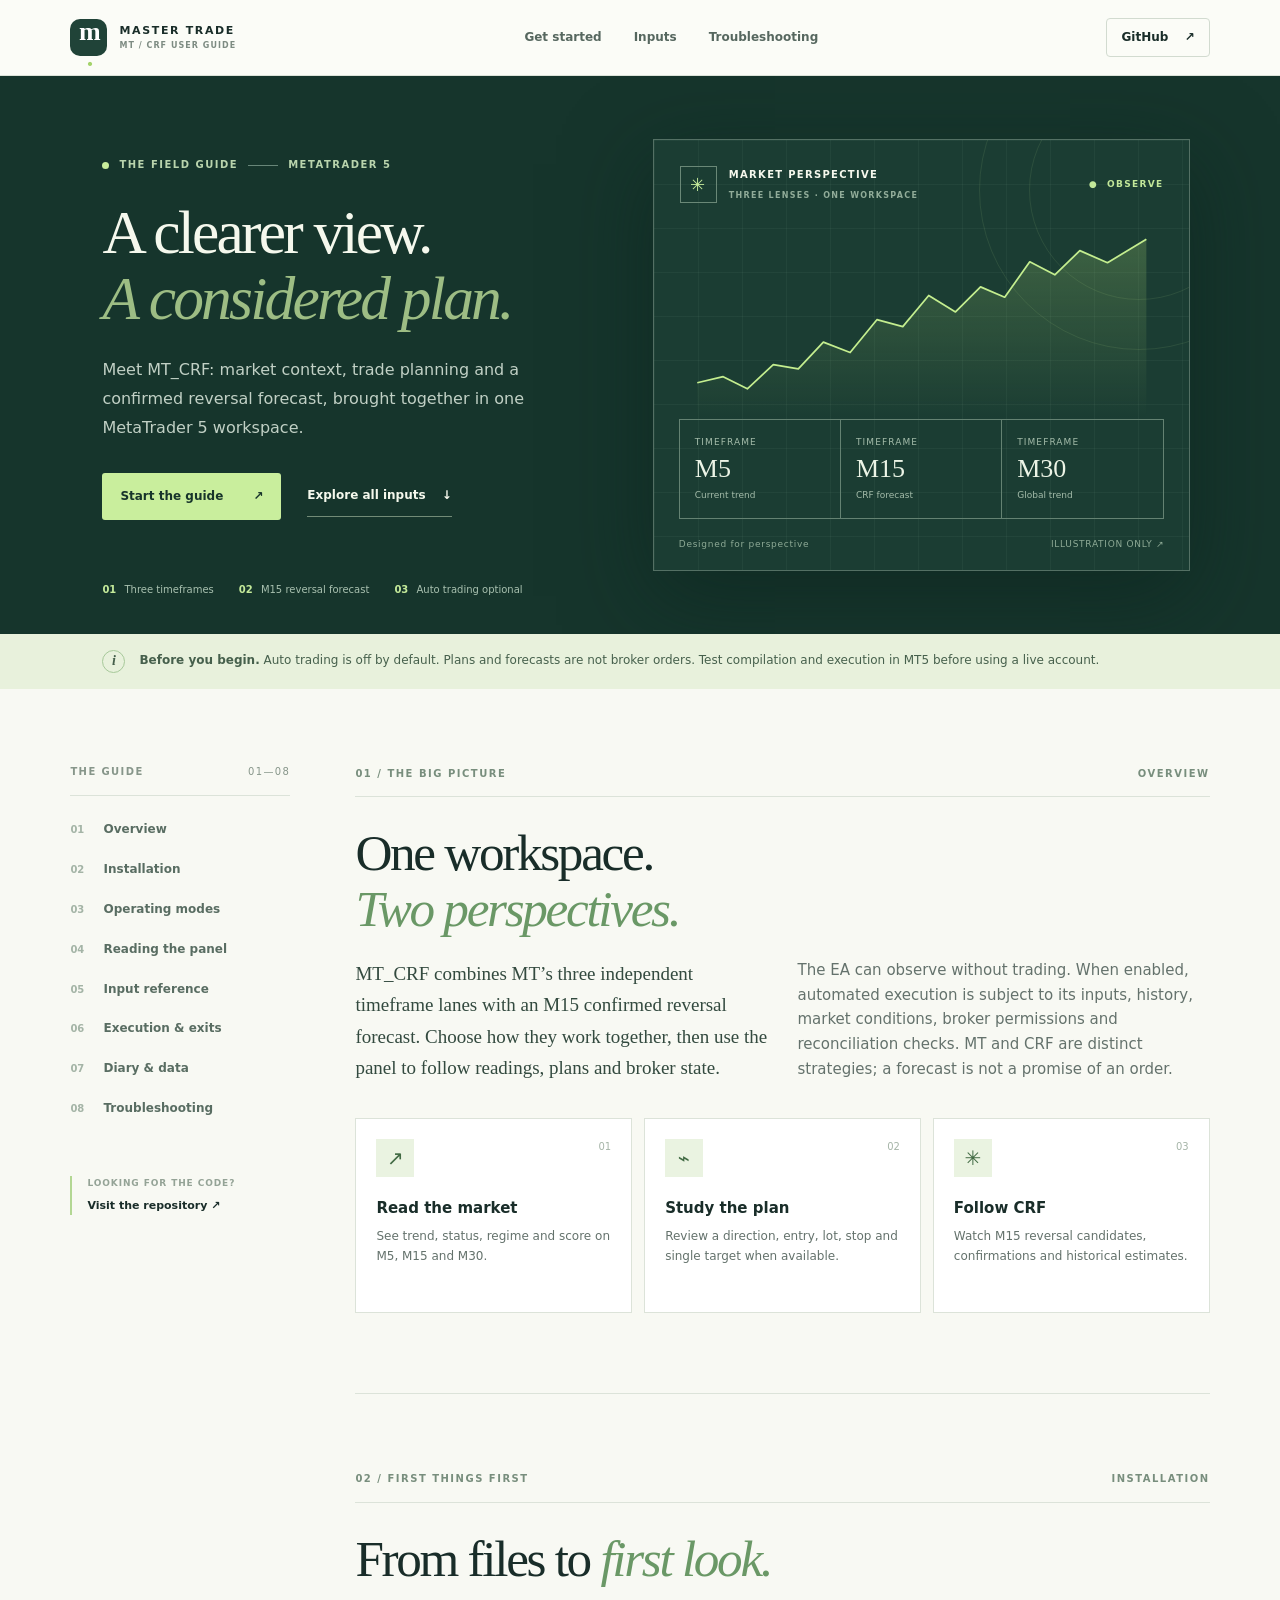
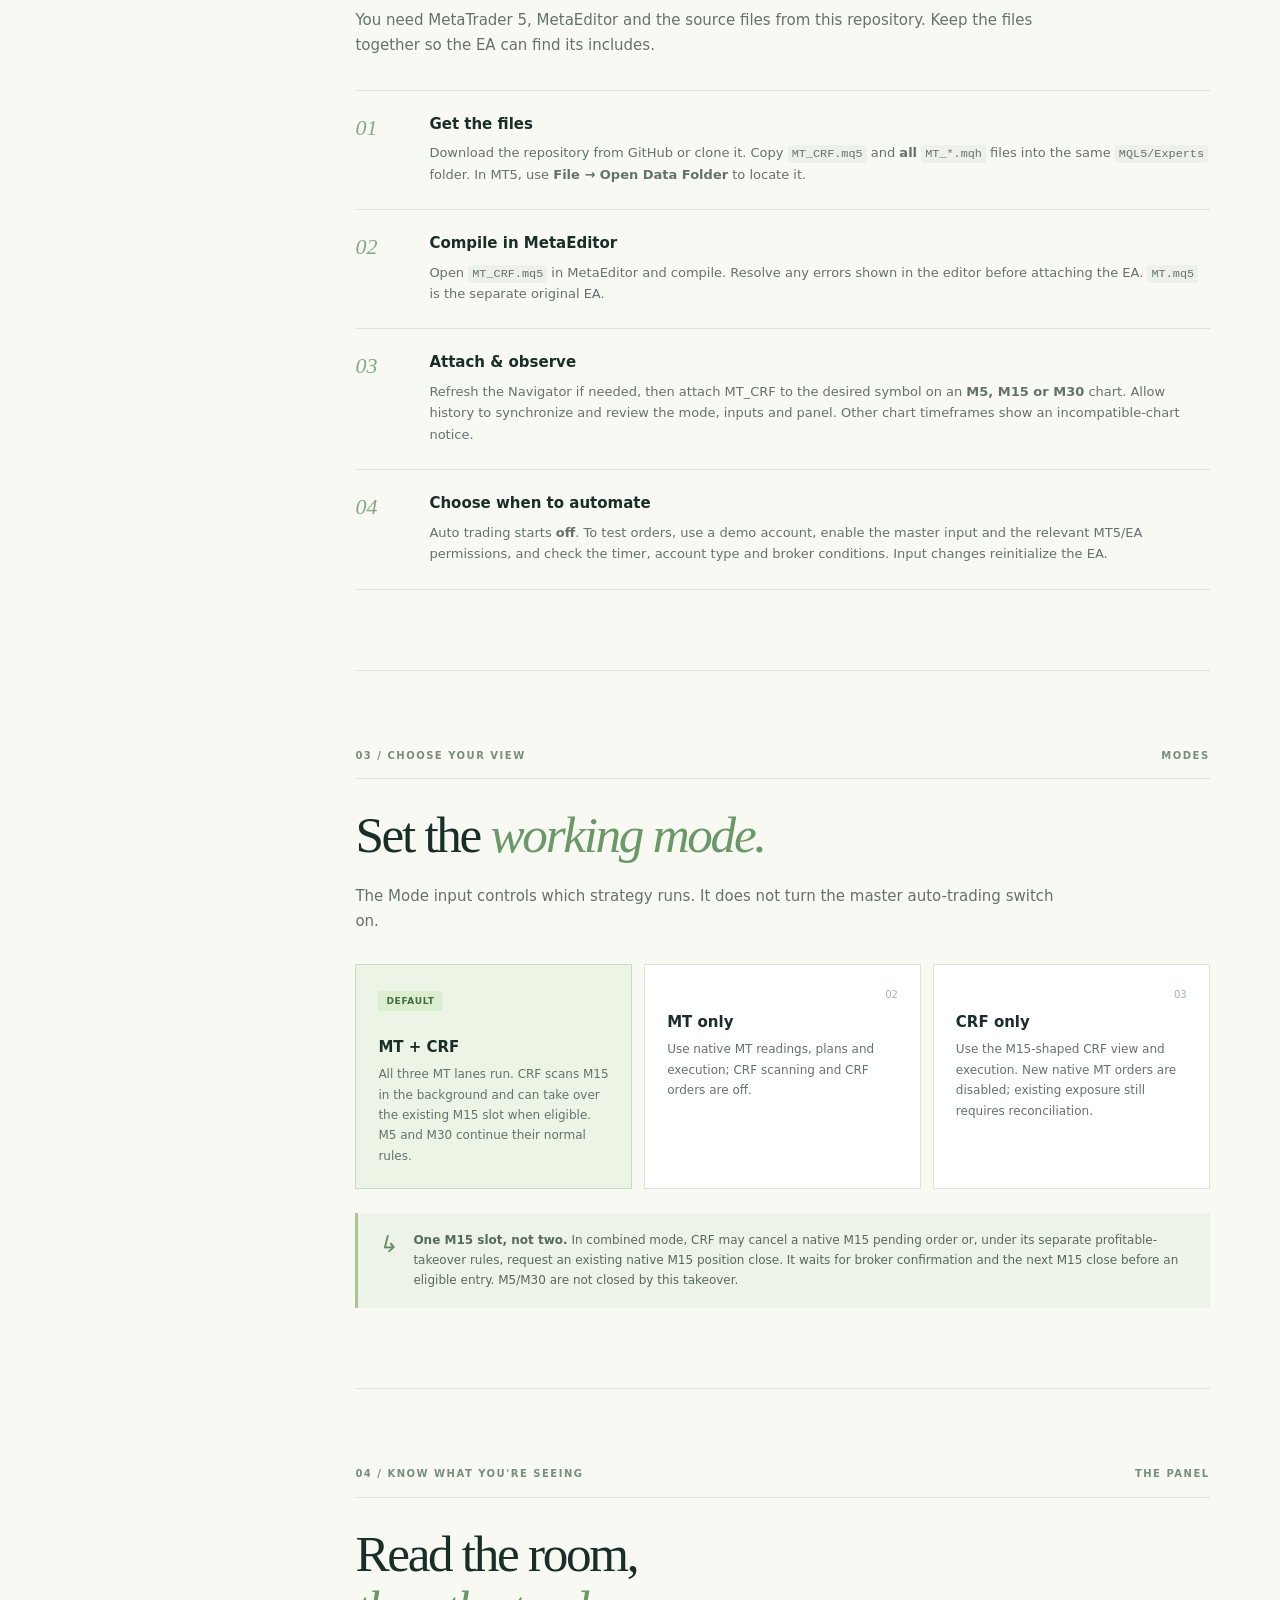
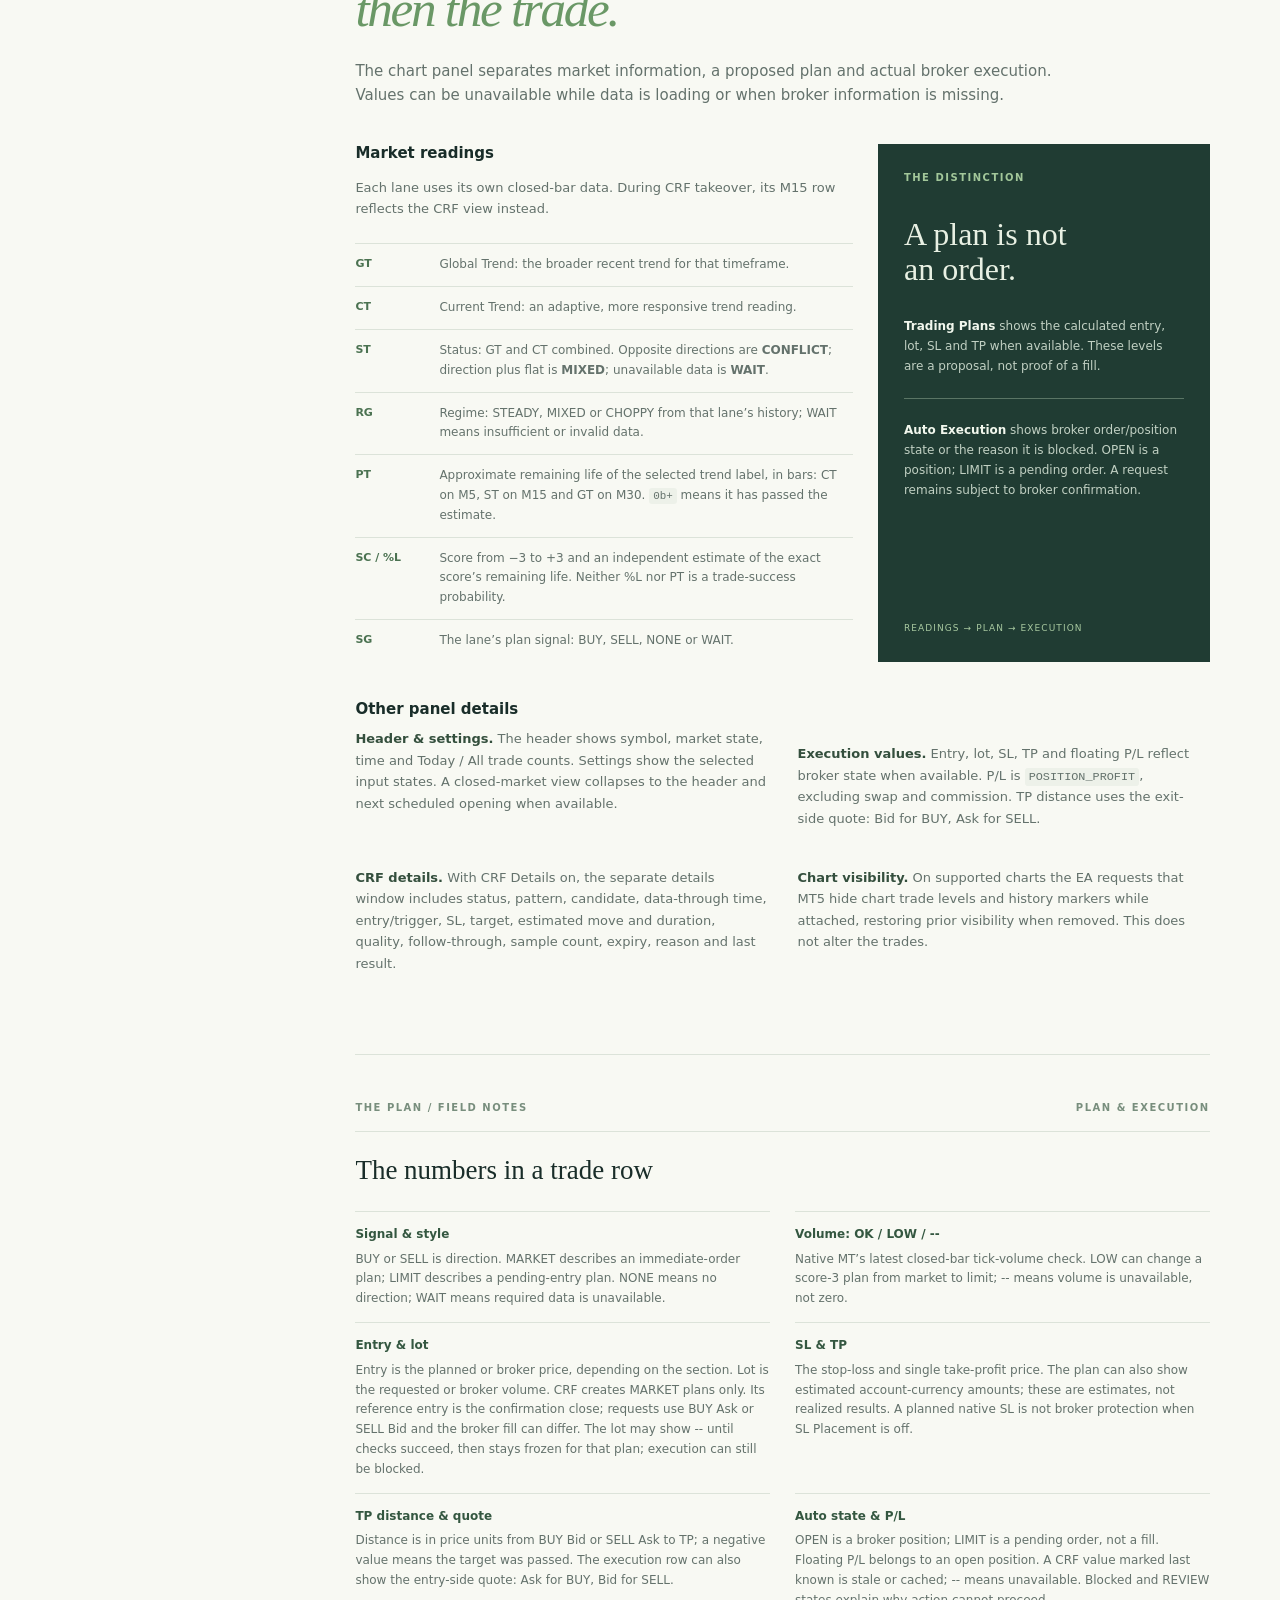
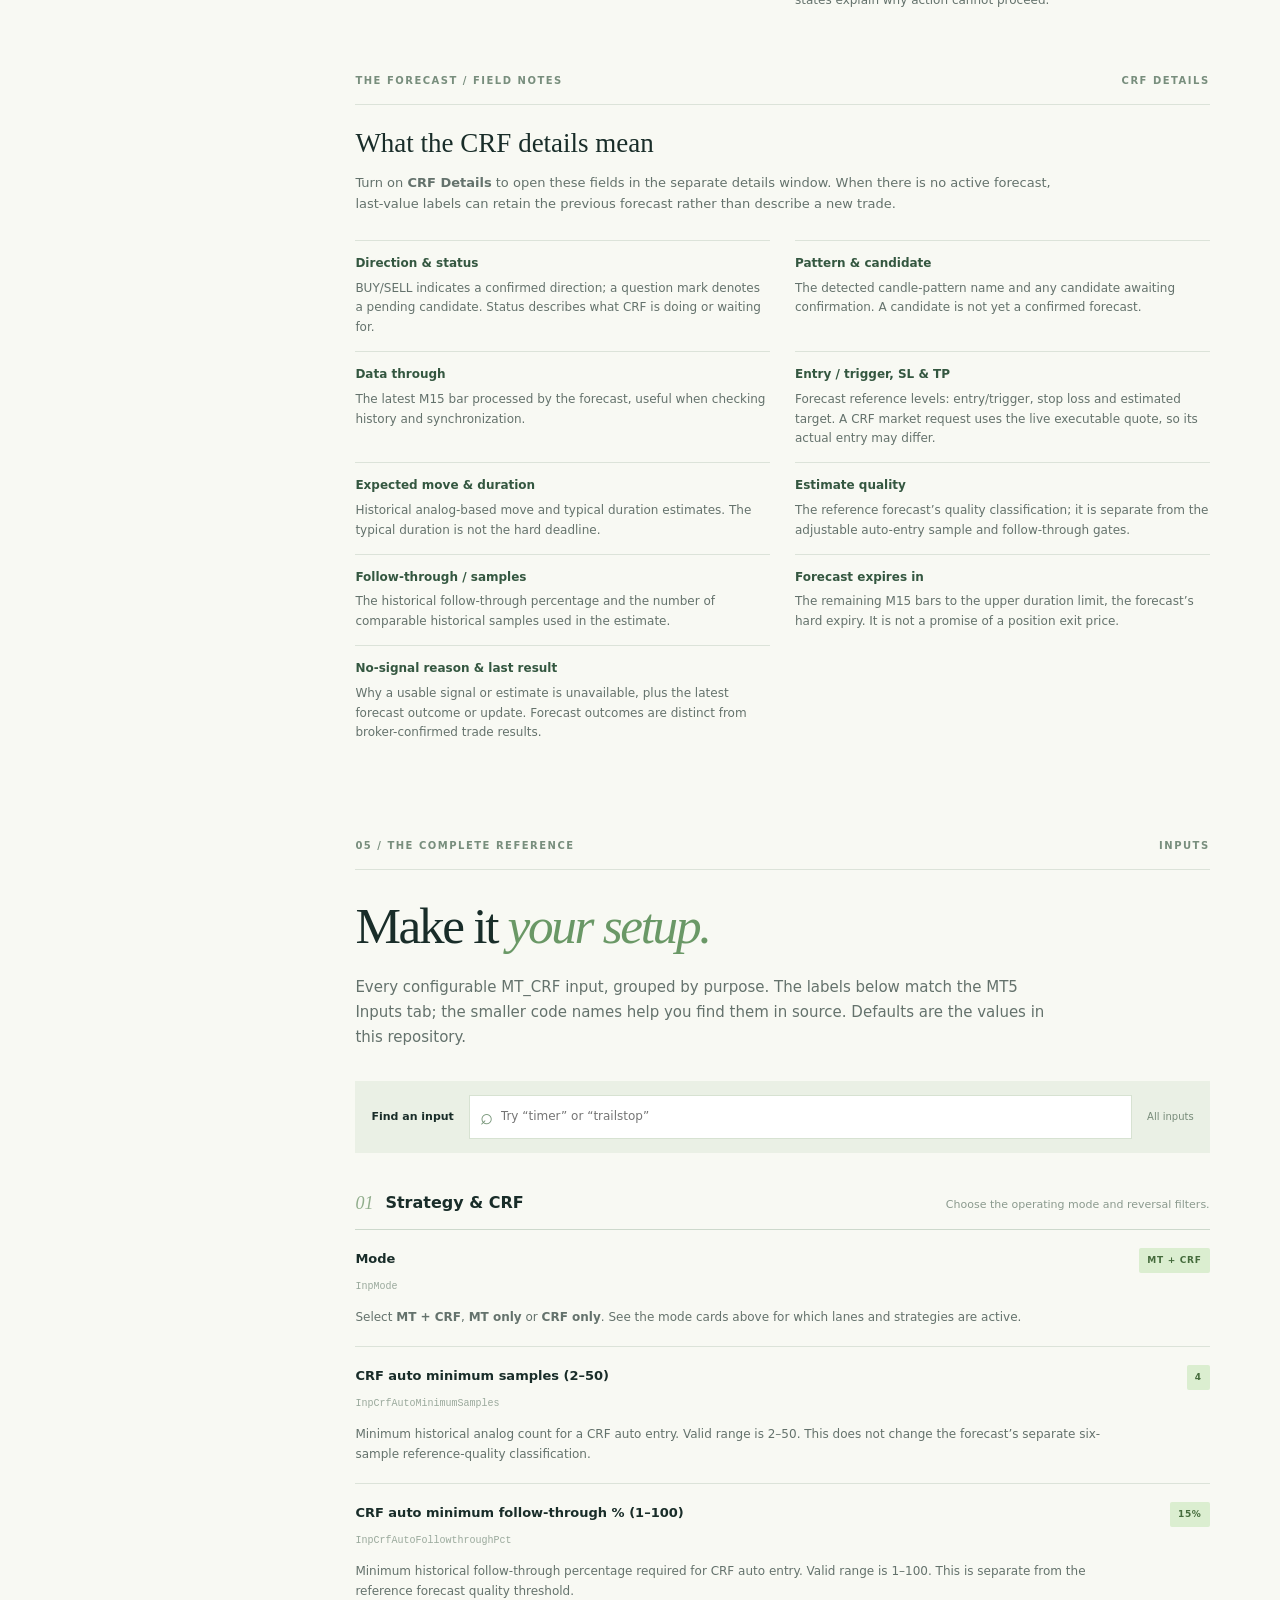
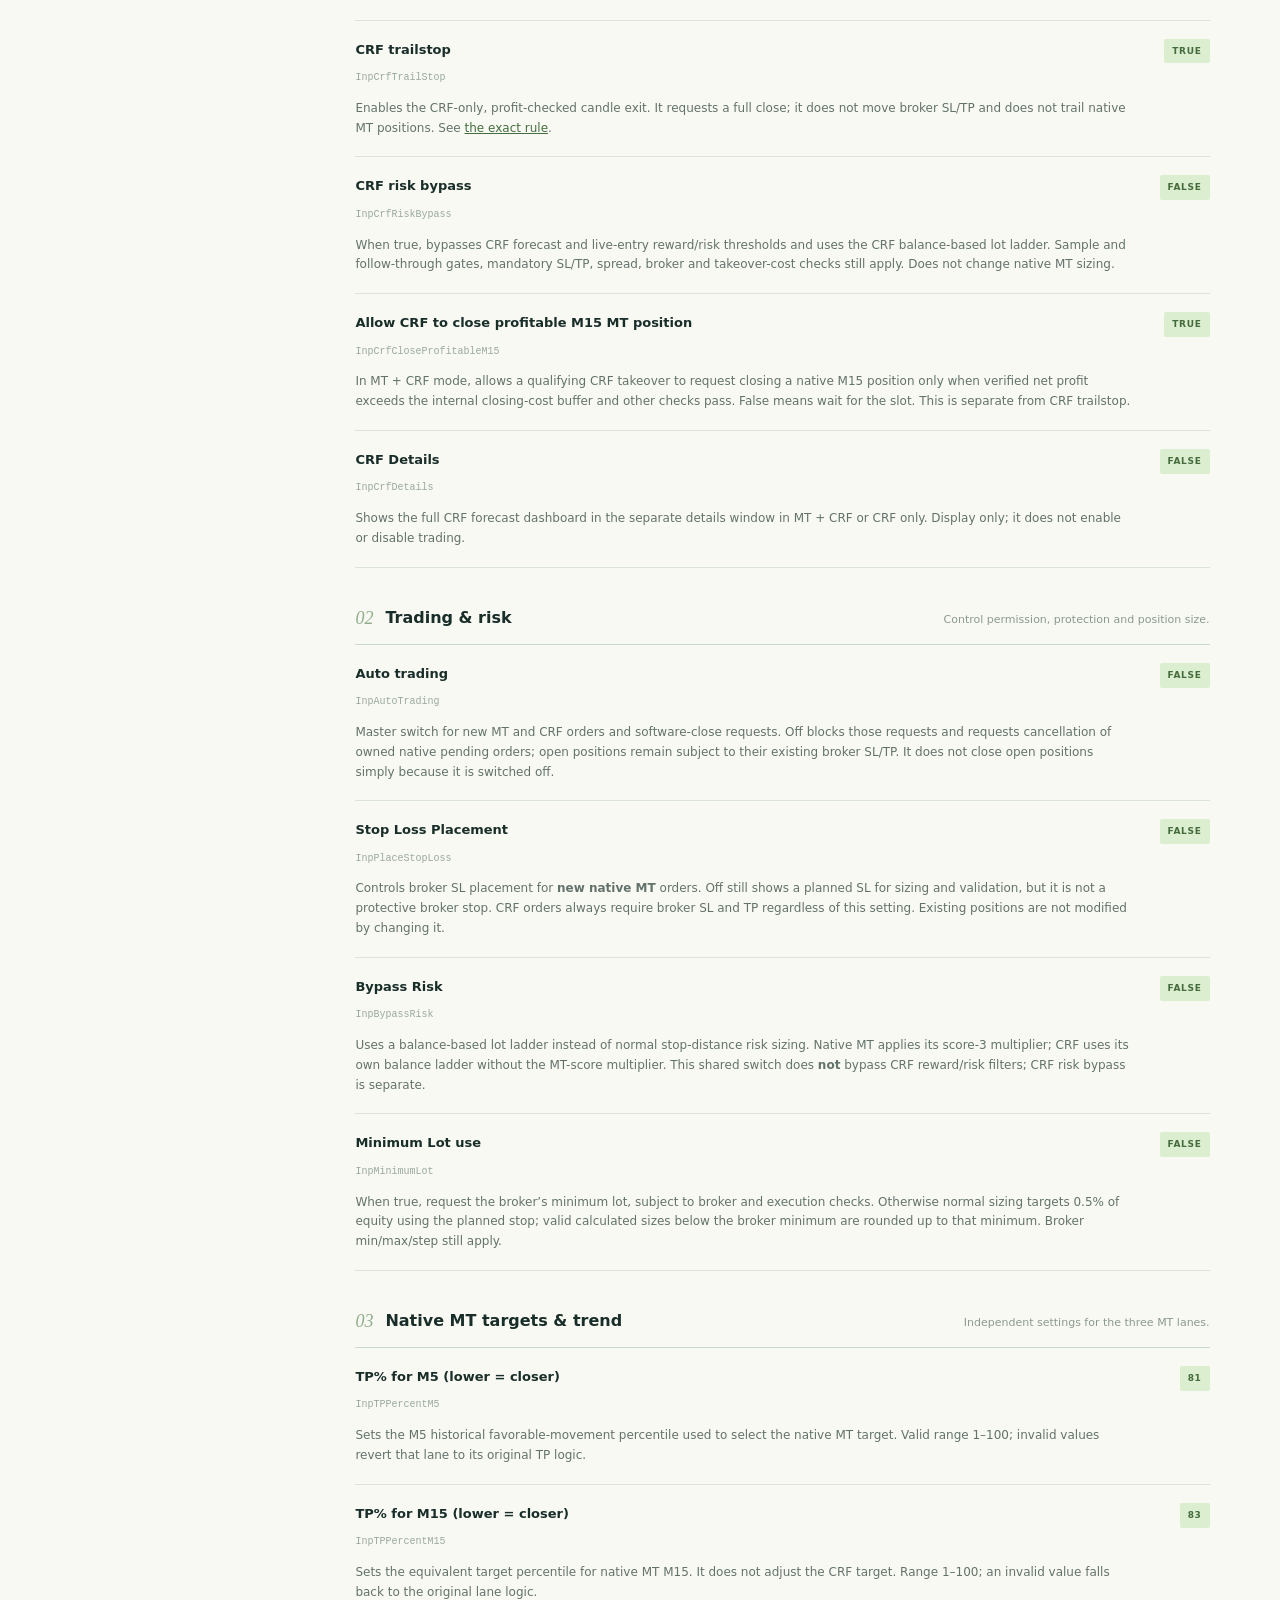
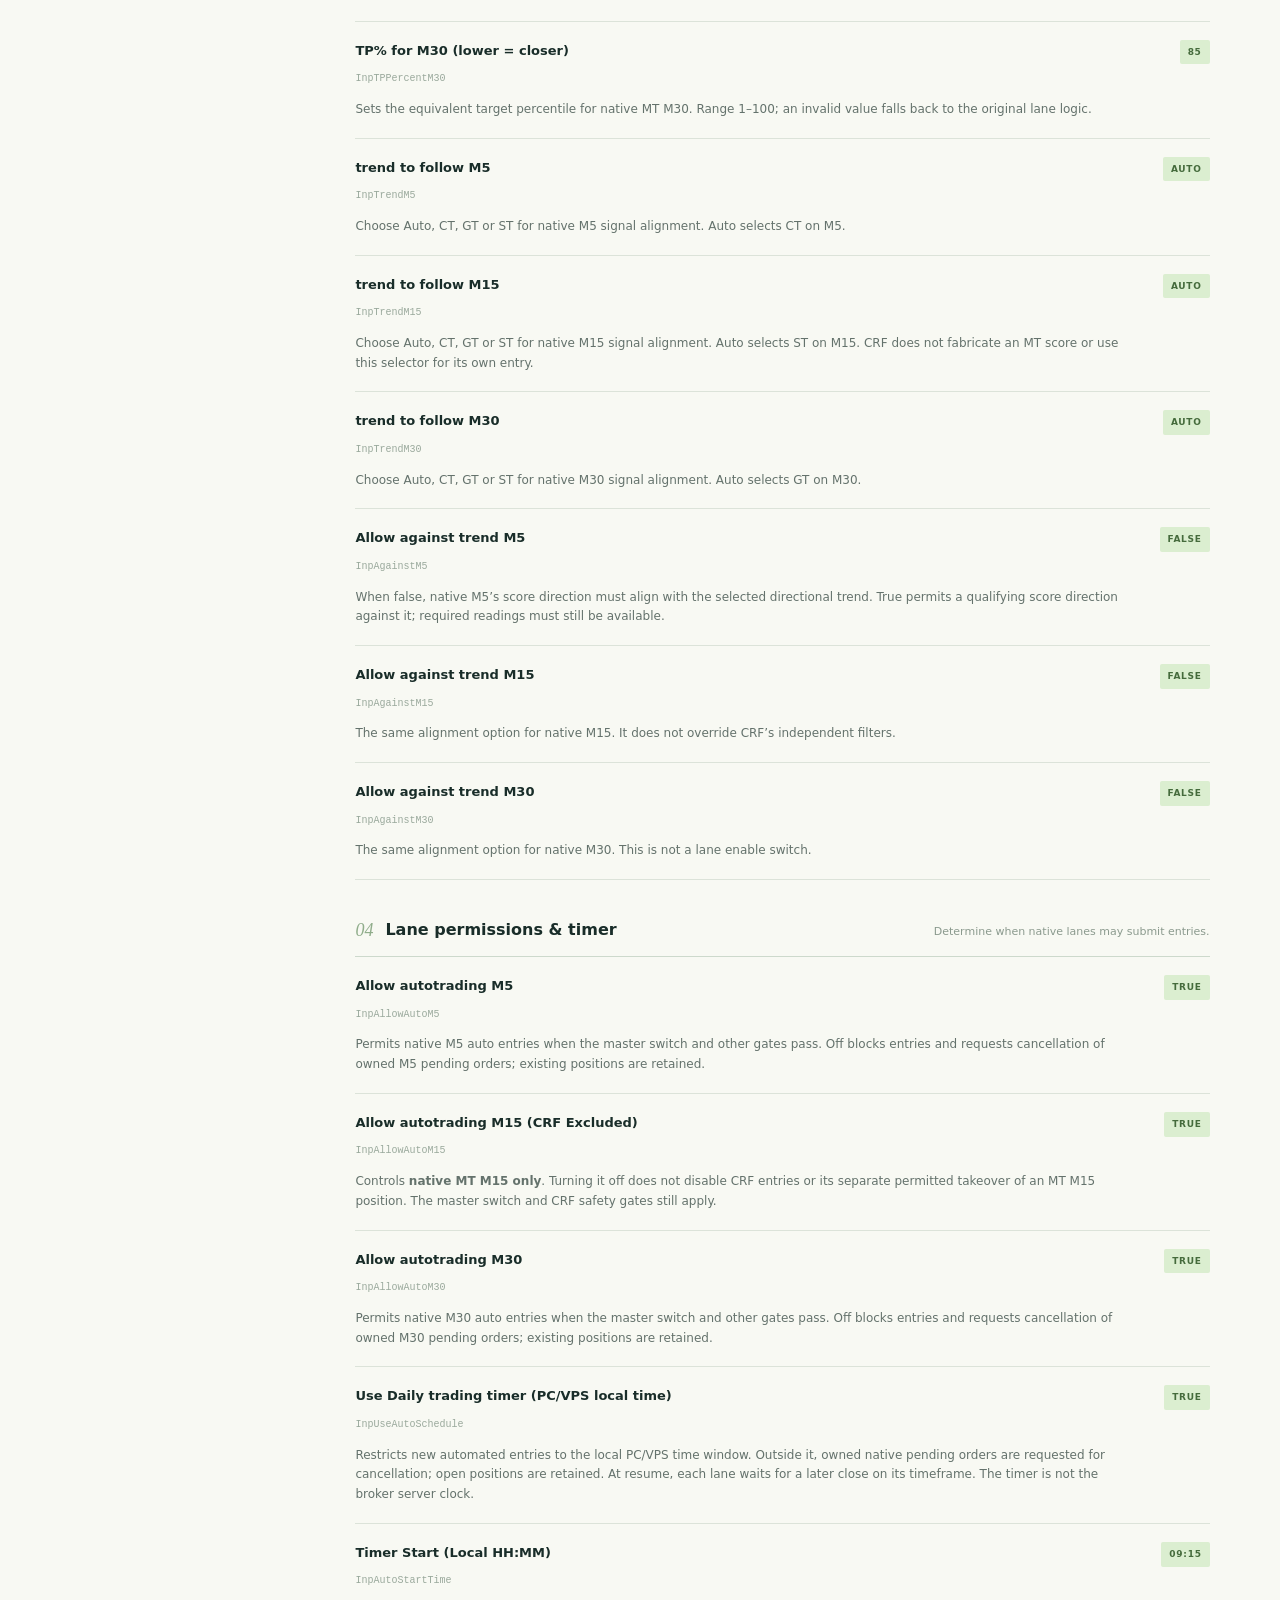
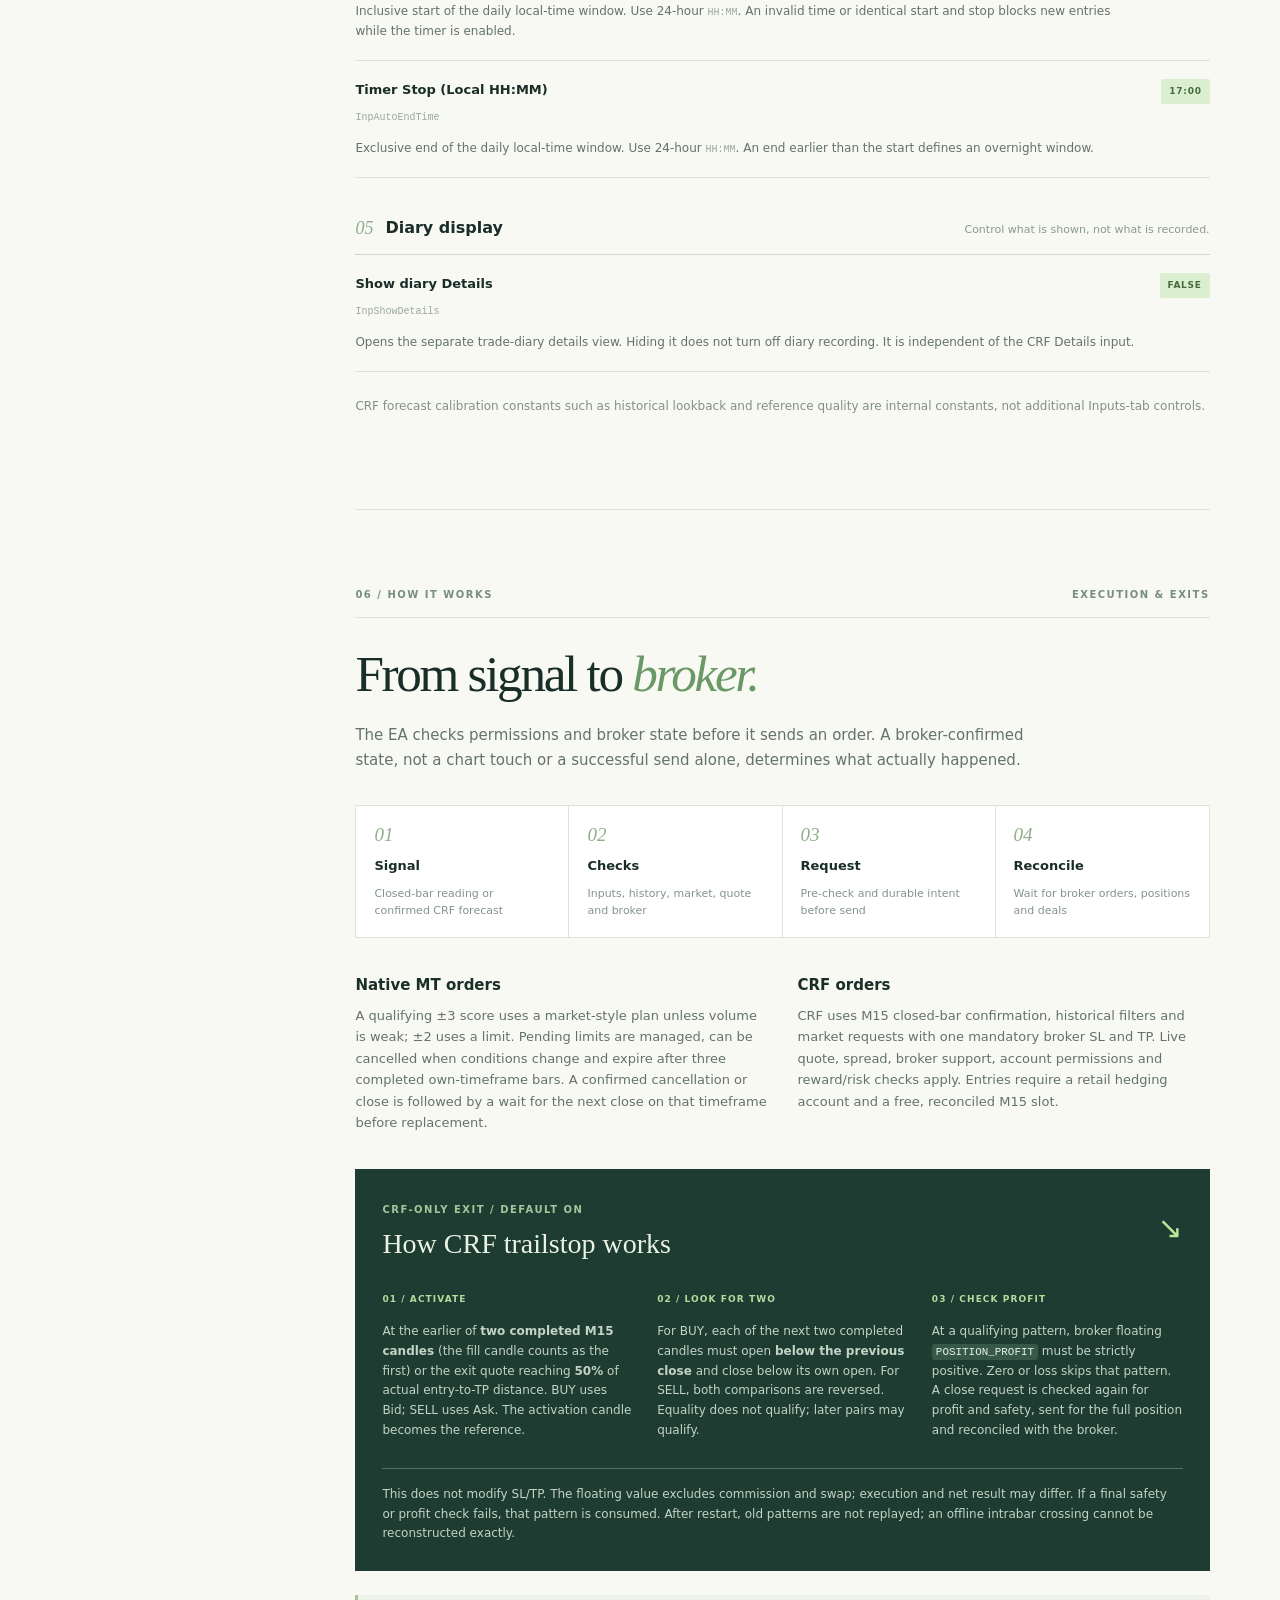
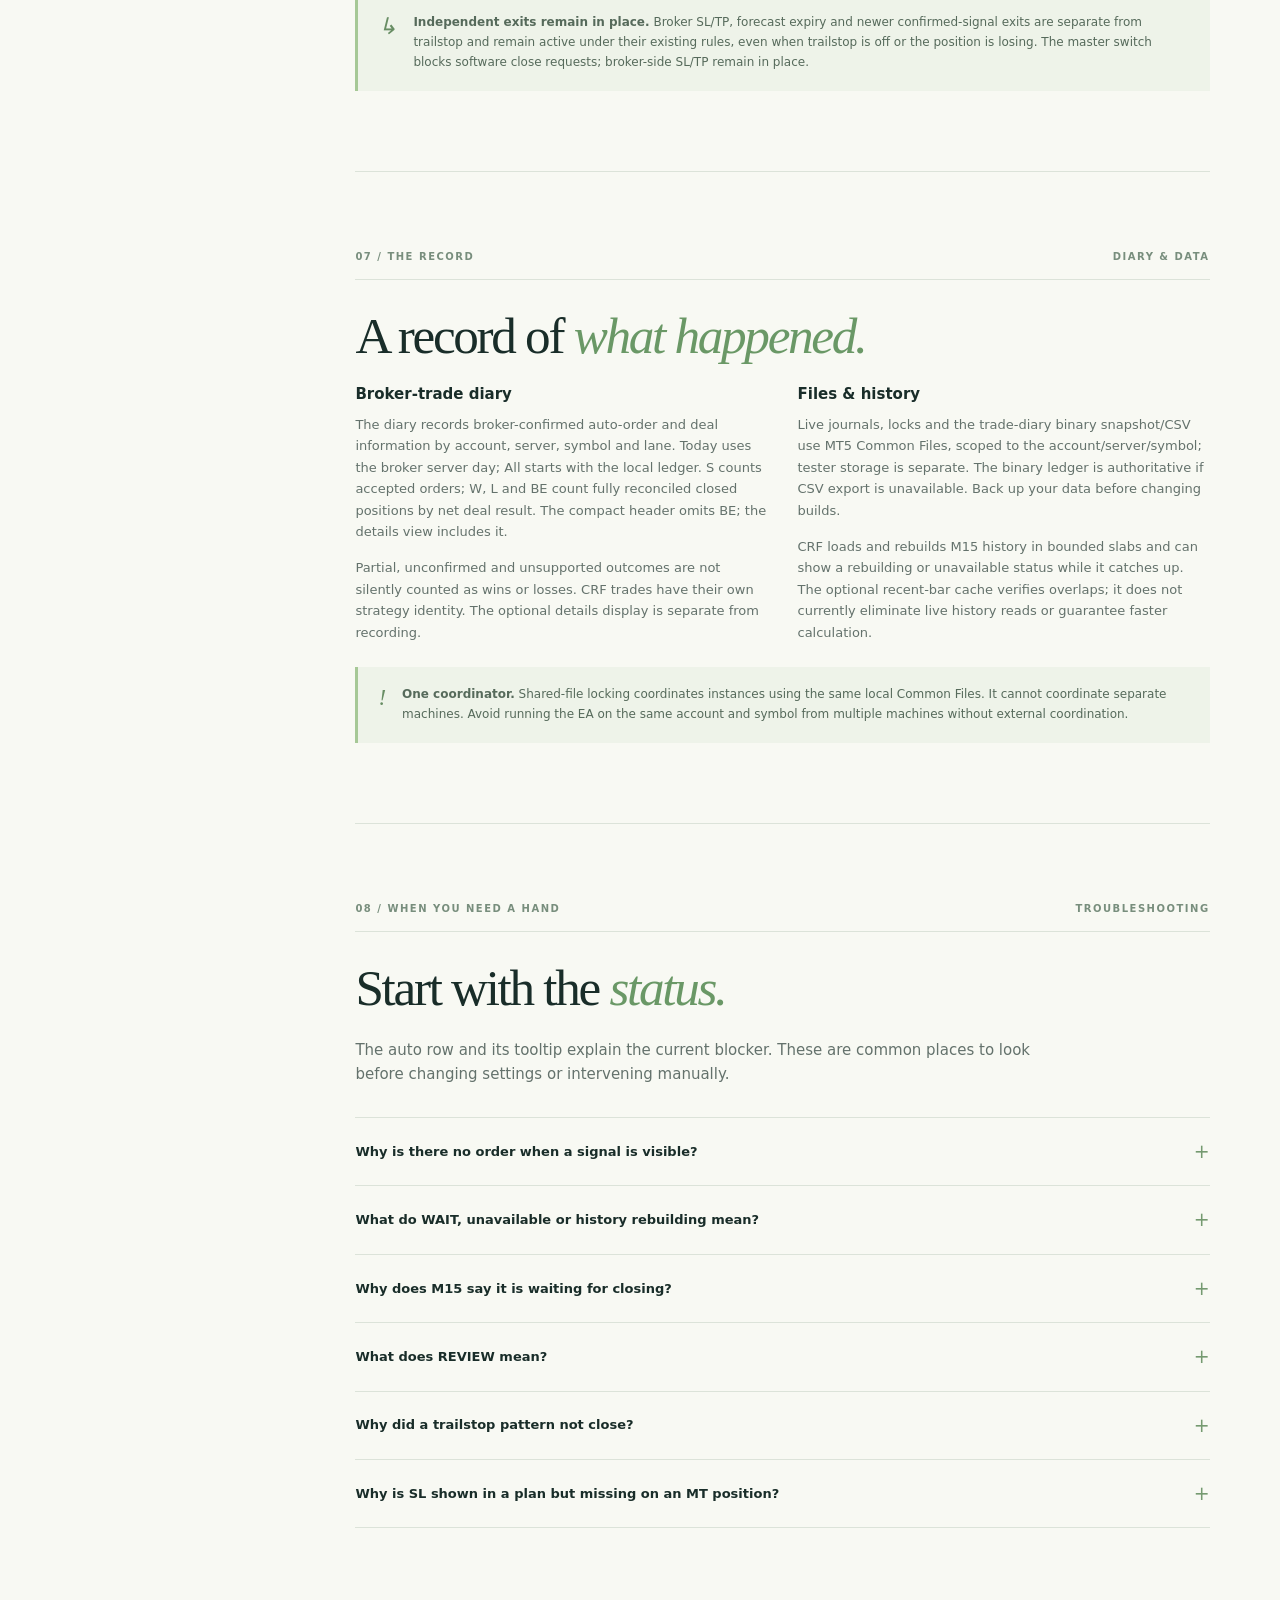
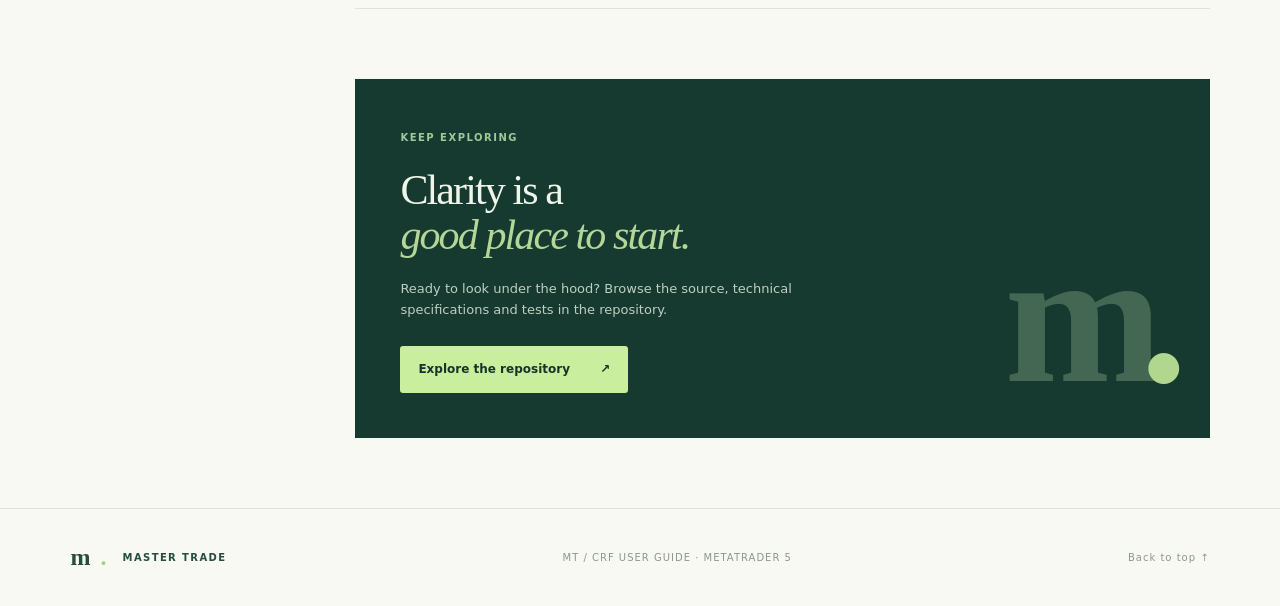
==== commit 51630e02: "Stabilize CRF market plans and execution display Co-authored-by: arena-agent <297053741+arena-agent@" ====
--- a/docs/index.html
+++ b/docs/index.html
@@ -42,7 +42,7 @@
       <section class="section" id="start"><div class="section-kicker"><span>02 / FIRST THINGS FIRST</span><span>INSTALLATION</span></div><h2>From files to <em>first look.</em></h2><p class="section-intro">You need MetaTrader 5, MetaEditor and the source files from this repository. Keep the files together so the EA can find its includes.</p><div class="steps"><article><span>01</span><div><h3>Get the files</h3><p>Download the repository from GitHub or clone it. Copy <code>MT_CRF.mq5</code> and <strong>all</strong> <code>MT_*.mqh</code> files into the same <code>MQL5/Experts</code> folder. In MT5, use <strong>File → Open Data Folder</strong> to locate it.</p></div></article><article><span>02</span><div><h3>Compile in MetaEditor</h3><p>Open <code>MT_CRF.mq5</code> in MetaEditor and compile. Resolve any errors shown in the editor before attaching the EA. <code>MT.mq5</code> is the separate original EA.</p></div></article><article><span>03</span><div><h3>Attach &amp; observe</h3><p>Refresh the Navigator if needed, then attach MT_CRF to the desired symbol on an <strong>M5, M15 or M30</strong> chart. Allow history to synchronize and review the mode, inputs and panel. Other chart timeframes show an incompatible-chart notice.</p></div></article><article><span>04</span><div><h3>Choose when to automate</h3><p>Auto trading starts <strong>off</strong>. To test orders, use a demo account, enable the master input and the relevant MT5/EA permissions, and check the timer, account type and broker conditions. Input changes reinitialize the EA.</p></div></article></div></section>
       <section class="section" id="modes"><div class="section-kicker"><span>03 / CHOOSE YOUR VIEW</span><span>MODES</span></div><h2>Set the <em>working mode.</em></h2><p class="section-intro">The Mode input controls which strategy runs. It does not turn the master auto-trading switch on.</p><div class="mode-grid"><article class="mode-card featured"><span class="pill">DEFAULT</span><h3>MT + CRF</h3><p>All three MT lanes run. CRF scans M15 in the background and can take over the existing M15 slot when eligible. M5 and M30 continue their normal rules.</p></article><article class="mode-card"><span class="mode-index">02</span><h3>MT only</h3><p>Use native MT readings, plans and execution; CRF scanning and CRF orders are off.</p></article><article class="mode-card"><span class="mode-index">03</span><h3>CRF only</h3><p>Use the M15-shaped CRF view and execution. New native MT orders are disabled; existing exposure still requires reconciliation.</p></article></div><div class="callout"><span>↳</span><p><strong>One M15 slot, not two.</strong> In combined mode, CRF may cancel a native M15 pending order or, under its separate profitable-takeover rules, request an existing native M15 position close. It waits for broker confirmation and the next M15 close before an eligible entry. M5/M30 are not closed by this takeover.</p></div></section>
       <section class="section" id="panel"><div class="section-kicker"><span>04 / KNOW WHAT YOU'RE SEEING</span><span>THE PANEL</span></div><h2>Read the room,<br><em>then the trade.</em></h2><p class="section-intro">The chart panel separates market information, a proposed plan and actual broker execution. Values can be unavailable while data is loading or when broker information is missing.</p><div class="panel-layout"><div class="panel-text"><h3>Market readings</h3><p>Each lane uses its own closed-bar data. During CRF takeover, its M15 row reflects the CRF view instead.</p><dl class="glossary"><div><dt>GT</dt><dd>Global Trend: the broader recent trend for that timeframe.</dd></div><div><dt>CT</dt><dd>Current Trend: an adaptive, more responsive trend reading.</dd></div><div><dt>ST</dt><dd>Status: GT and CT combined. Opposite directions are <strong>CONFLICT</strong>; direction plus flat is <strong>MIXED</strong>; unavailable data is <strong>WAIT</strong>.</dd></div><div><dt>RG</dt><dd>Regime: STEADY, MIXED or CHOPPY from that lane’s history; WAIT means insufficient or invalid data.</dd></div><div><dt>PT</dt><dd>Approximate remaining life of the selected trend label, in bars: CT on M5, ST on M15 and GT on M30. <code>0b+</code> means it has passed the estimate.</dd></div><div><dt>SC / %L</dt><dd>Score from −3 to +3 and an independent estimate of the exact score’s remaining life. Neither %L nor PT is a trade-success probability.</dd></div><div><dt>SG</dt><dd>The lane’s plan signal: BUY, SELL, NONE or WAIT.</dd></div></dl></div><div class="panel-note"><span class="mini-label">THE DISTINCTION</span><h3>A plan is not<br>an order.</h3><p><strong>Trading Plans</strong> shows the calculated entry, lot, SL and TP when available. These levels are a proposal, not proof of a fill.</p><hr><p><strong>Auto Execution</strong> shows broker order/position state or the reason it is blocked. OPEN is a position; LIMIT is a pending order. A request remains subject to broker confirmation.</p><span class="panel-note-bottom">READINGS → PLAN → EXECUTION</span></div></div><div class="subsection"><h3>Other panel details</h3><div class="two-cols"><p><strong>Header &amp; settings.</strong> The header shows symbol, market state, time and Today / All trade counts. Settings show the selected input states. A closed-market view collapses to the header and next scheduled opening when available.</p><p><strong>Execution values.</strong> Entry, lot, SL, TP and floating P/L reflect broker state when available. P/L is <code>POSITION_PROFIT</code>, excluding swap and commission. TP distance uses the exit-side quote: Bid for BUY, Ask for SELL.</p><p><strong>CRF details.</strong> With CRF Details on, the separate details window includes status, pattern, candidate, data-through time, entry/trigger, SL, target, estimated move and duration, quality, follow-through, sample count, expiry, reason and last result.</p><p><strong>Chart visibility.</strong> On supported charts the EA requests that MT5 hide chart trade levels and history markers while attached, restoring prior visibility when removed. This does not alter the trades.</p></div></div></section>
-      <section class="crf-detail" aria-labelledby="plan-fields"><div class="section-kicker"><span>THE PLAN / FIELD NOTES</span><span>PLAN &amp; EXECUTION</span></div><h3 id="plan-fields">The numbers in a trade row</h3><dl class="detail-list"><div><dt>Signal &amp; style</dt><dd>BUY or SELL is direction. MARKET describes an immediate-order plan; LIMIT describes a pending-entry plan. NONE means no direction; WAIT means required data is unavailable.</dd></div><div><dt>Volume: OK / LOW / --</dt><dd>Native MT’s latest closed-bar tick-volume check. LOW can change a score-3 plan from market to limit; -- means volume is unavailable, not zero.</dd></div><div><dt>Entry &amp; lot</dt><dd>Entry is the planned or broker price, depending on the section. Lot is the requested or broker volume. A CRF lot preview can show -- until filters, quote and sizing checks are available; it is not a placement guarantee.</dd></div><div><dt>SL &amp; TP</dt><dd>The stop-loss and single take-profit price. The plan can also show estimated account-currency amounts; these are estimates, not realized results. A planned native SL is not broker protection when SL Placement is off.</dd></div><div><dt>TP distance &amp; quote</dt><dd>Distance is in price units from BUY Bid or SELL Ask to TP; a negative value means the target was passed. The execution row can also show the entry-side quote: Ask for BUY, Bid for SELL.</dd></div><div><dt>Auto state &amp; P/L</dt><dd>OPEN is a broker position; LIMIT is a pending order, not a fill. Floating P/L belongs to an open position and may show -- if unavailable or the quote is stale. Blocked and REVIEW states explain why action cannot proceed.</dd></div></dl></section>
+      <section class="crf-detail" aria-labelledby="plan-fields"><div class="section-kicker"><span>THE PLAN / FIELD NOTES</span><span>PLAN &amp; EXECUTION</span></div><h3 id="plan-fields">The numbers in a trade row</h3><dl class="detail-list"><div><dt>Signal &amp; style</dt><dd>BUY or SELL is direction. MARKET describes an immediate-order plan; LIMIT describes a pending-entry plan. NONE means no direction; WAIT means required data is unavailable.</dd></div><div><dt>Volume: OK / LOW / --</dt><dd>Native MT’s latest closed-bar tick-volume check. LOW can change a score-3 plan from market to limit; -- means volume is unavailable, not zero.</dd></div><div><dt>Entry &amp; lot</dt><dd>Entry is the planned or broker price, depending on the section. Lot is the requested or broker volume. CRF creates MARKET plans only. Its reference entry is the confirmation close; requests use BUY Ask or SELL Bid and the broker fill can differ. The lot may show -- until checks succeed, then stays frozen for that plan; execution can still be blocked.</dd></div><div><dt>SL &amp; TP</dt><dd>The stop-loss and single take-profit price. The plan can also show estimated account-currency amounts; these are estimates, not realized results. A planned native SL is not broker protection when SL Placement is off.</dd></div><div><dt>TP distance &amp; quote</dt><dd>Distance is in price units from BUY Bid or SELL Ask to TP; a negative value means the target was passed. The execution row can also show the entry-side quote: Ask for BUY, Bid for SELL.</dd></div><div><dt>Auto state &amp; P/L</dt><dd>OPEN is a broker position; LIMIT is a pending order, not a fill. Floating P/L belongs to an open position. A CRF value marked last known is stale or cached; -- means unavailable. Blocked and REVIEW states explain why action cannot proceed.</dd></div></dl></section>
       <section class="crf-detail" aria-labelledby="forecast-fields"><div class="section-kicker"><span>THE FORECAST / FIELD NOTES</span><span>CRF DETAILS</span></div><h3 id="forecast-fields">What the CRF details mean</h3><p>Turn on <strong>CRF Details</strong> to open these fields in the separate details window. When there is no active forecast, last-value labels can retain the previous forecast rather than describe a new trade.</p><dl class="detail-list"><div><dt>Direction &amp; status</dt><dd>BUY/SELL indicates a confirmed direction; a question mark denotes a pending candidate. Status describes what CRF is doing or waiting for.</dd></div><div><dt>Pattern &amp; candidate</dt><dd>The detected candle-pattern name and any candidate awaiting confirmation. A candidate is not yet a confirmed forecast.</dd></div><div><dt>Data through</dt><dd>The latest M15 bar processed by the forecast, useful when checking history and synchronization.</dd></div><div><dt>Entry / trigger, SL &amp; TP</dt><dd>Forecast reference levels: entry/trigger, stop loss and estimated target. A CRF market request uses the live executable quote, so its actual entry may differ.</dd></div><div><dt>Expected move &amp; duration</dt><dd>Historical analog-based move and typical duration estimates. The typical duration is not the hard deadline.</dd></div><div><dt>Estimate quality</dt><dd>The reference forecast’s quality classification; it is separate from the adjustable auto-entry sample and follow-through gates.</dd></div><div><dt>Follow-through / samples</dt><dd>The historical follow-through percentage and the number of comparable historical samples used in the estimate.</dd></div><div><dt>Forecast expires in</dt><dd>The remaining M15 bars to the upper duration limit, the forecast’s hard expiry. It is not a promise of a position exit price.</dd></div><div><dt>No-signal reason &amp; last result</dt><dd>Why a usable signal or estimate is unavailable, plus the latest forecast outcome or update. Forecast outcomes are distinct from broker-confirmed trade results.</dd></div></dl></section>
       <section class="section" id="inputs"><div class="section-kicker"><span>05 / THE COMPLETE REFERENCE</span><span>INPUTS</span></div><h2>Make it <em>your setup.</em></h2><p class="section-intro">Every configurable MT_CRF input, grouped by purpose. The labels below match the MT5 Inputs tab; the smaller code names help you find them in source. Defaults are the values in this repository.</p>
       <div class="input-toolbar"><label for="input-search">Find an input</label><div class="search-box"><span aria-hidden="true">⌕</span><input id="input-search" type="search" placeholder="Try “timer” or “trailstop”" autocomplete="off"></div><span id="search-count" aria-live="polite">All inputs</span></div>
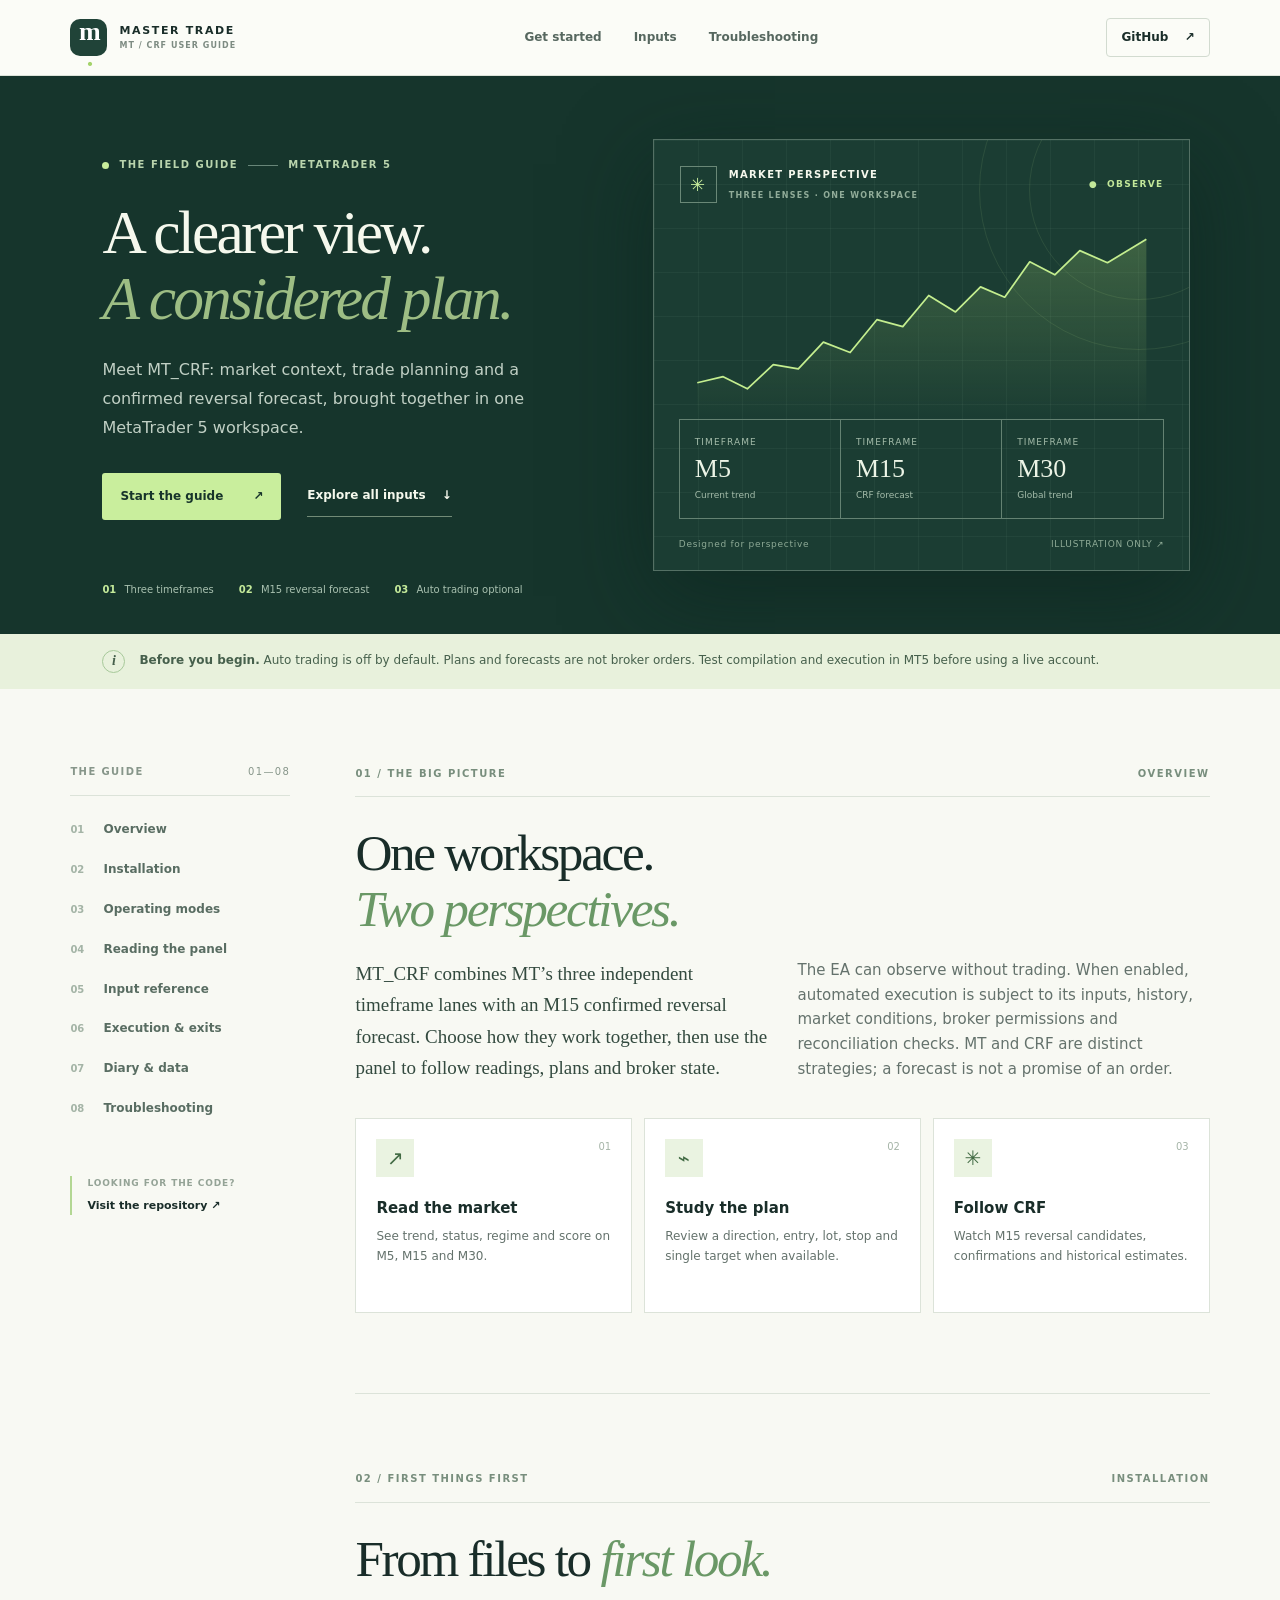
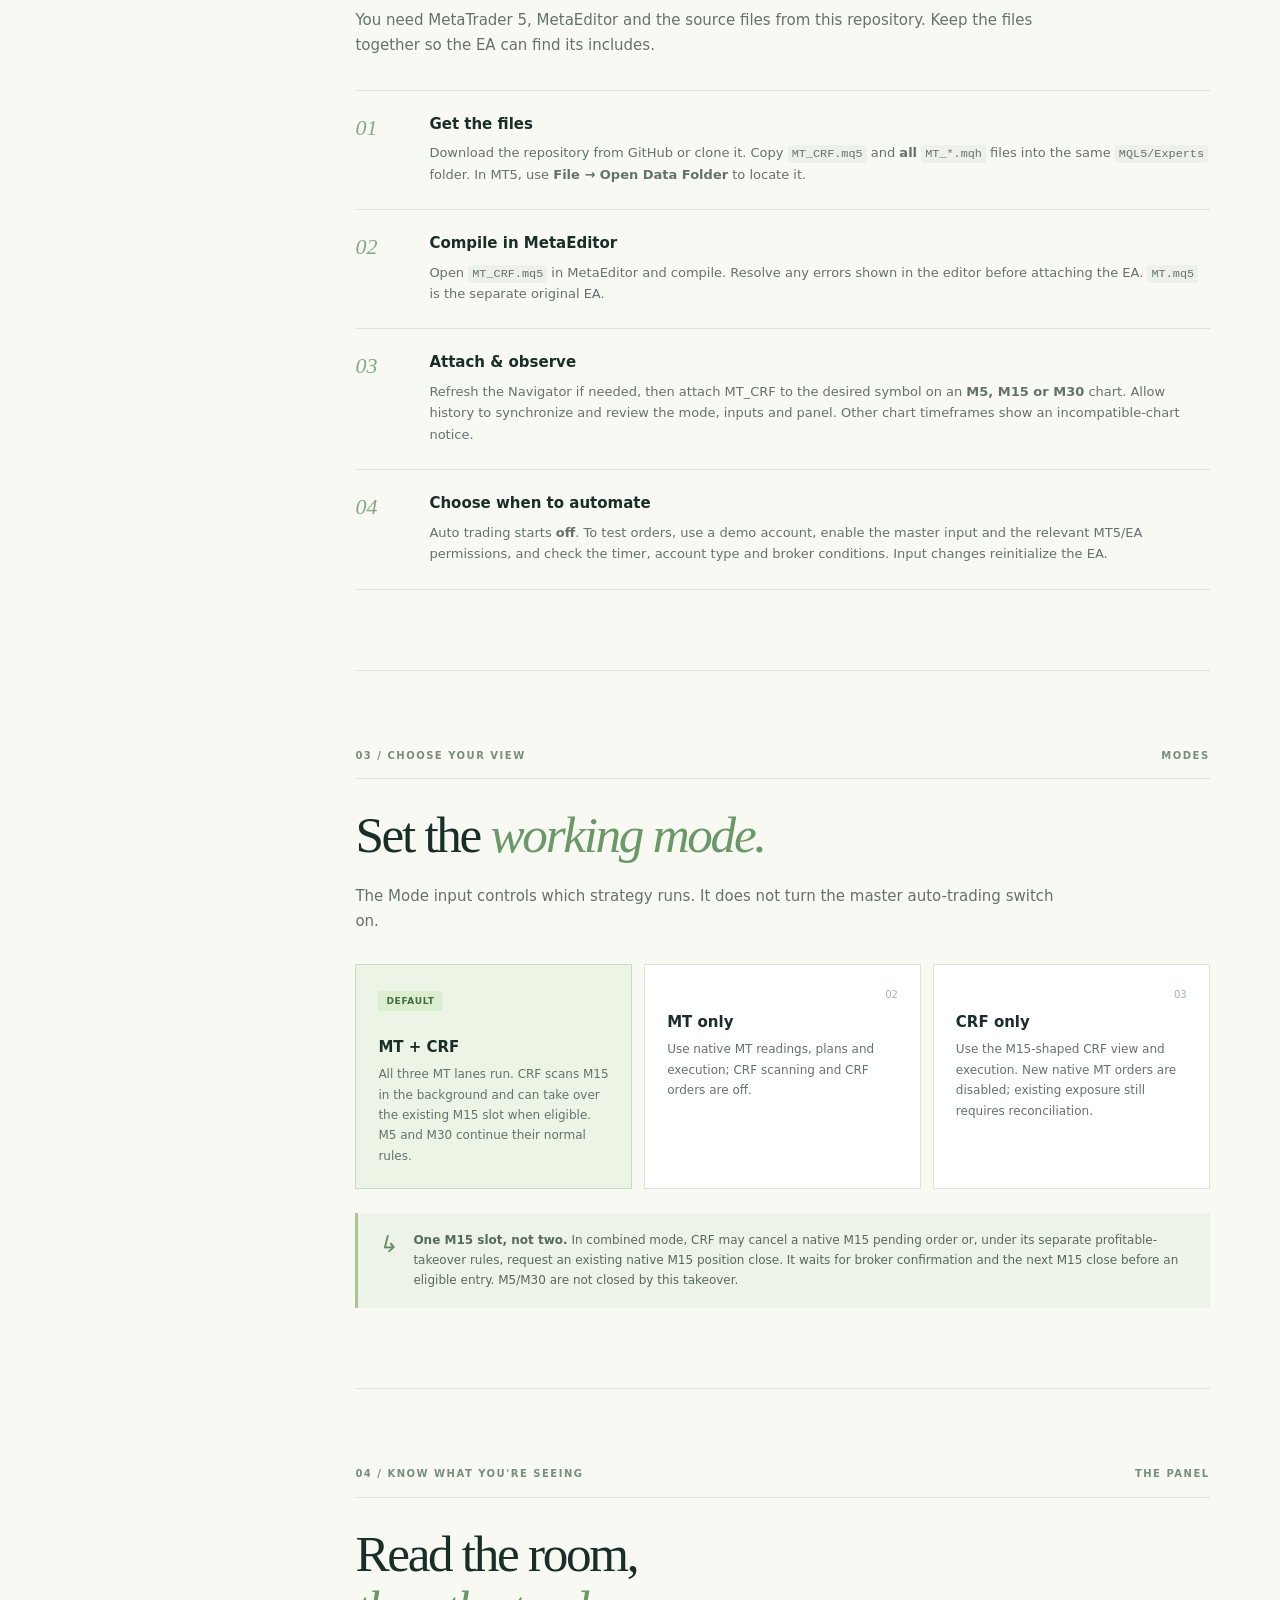
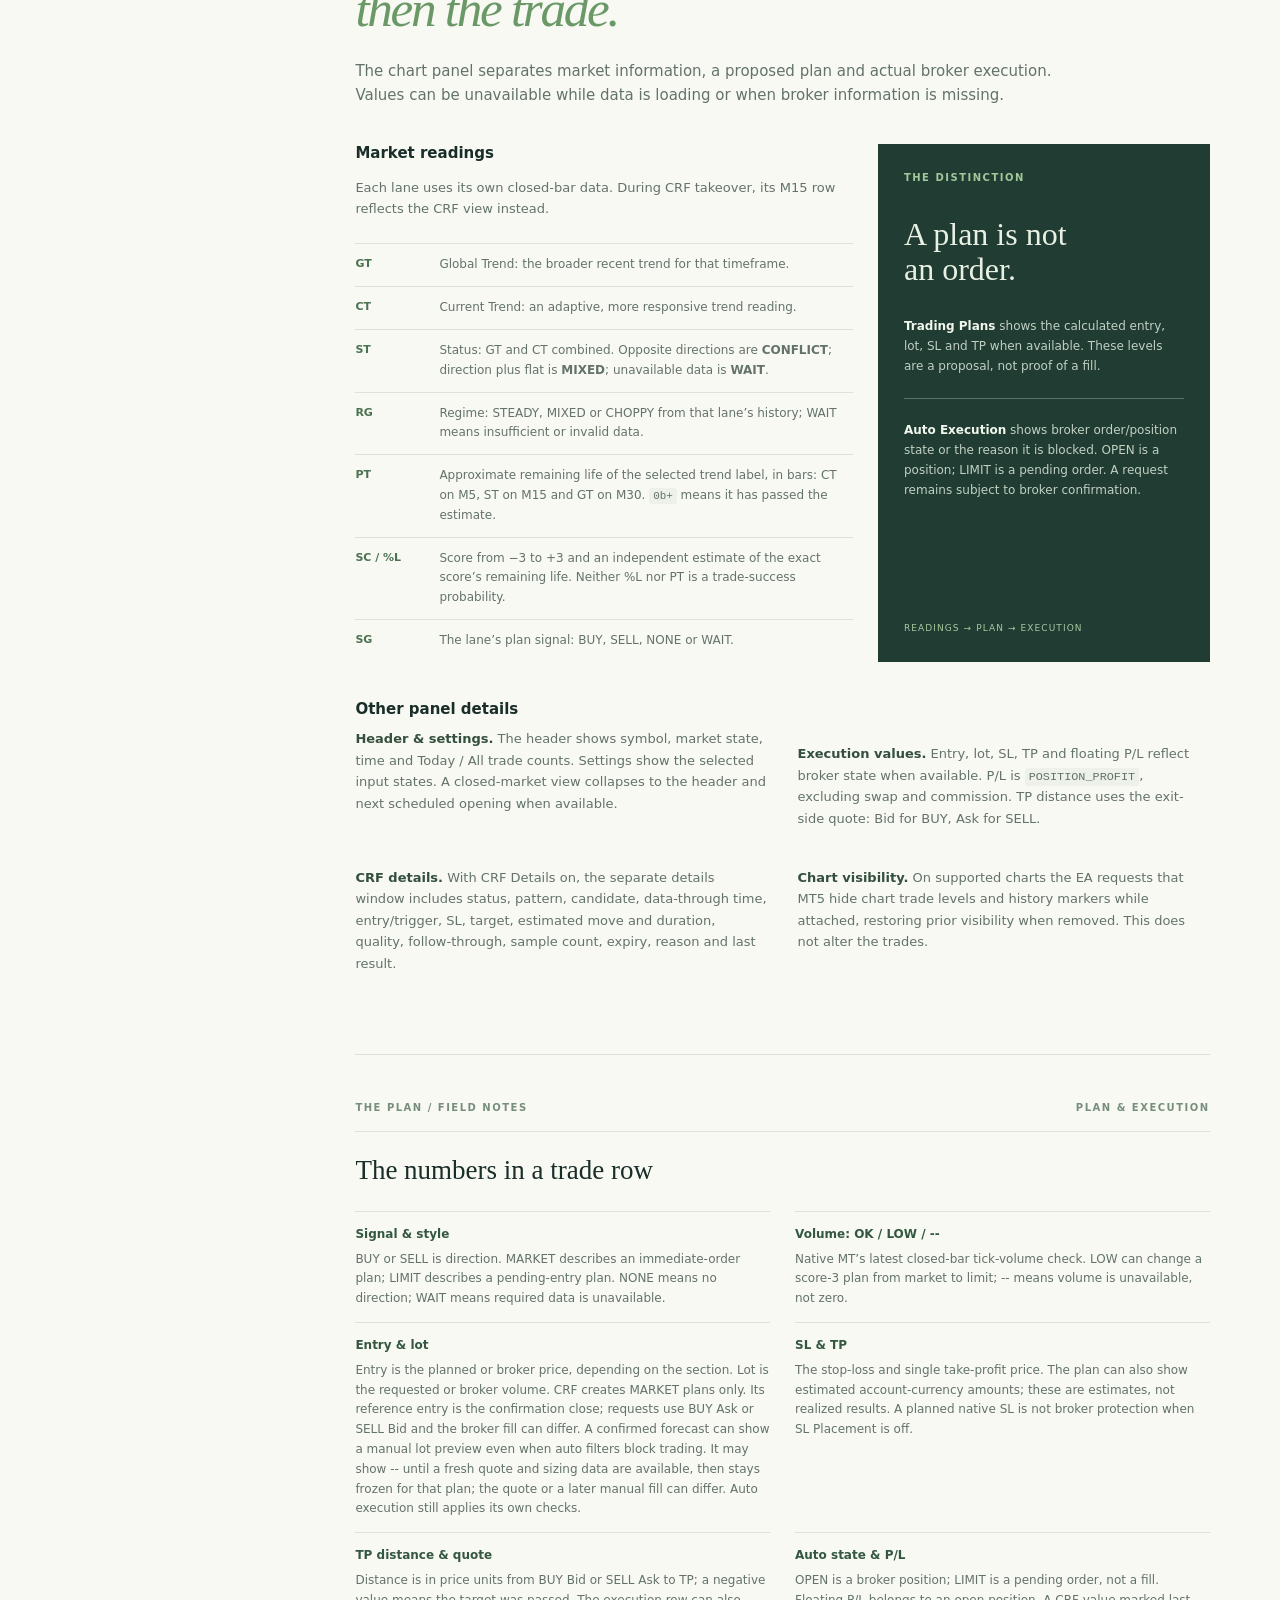
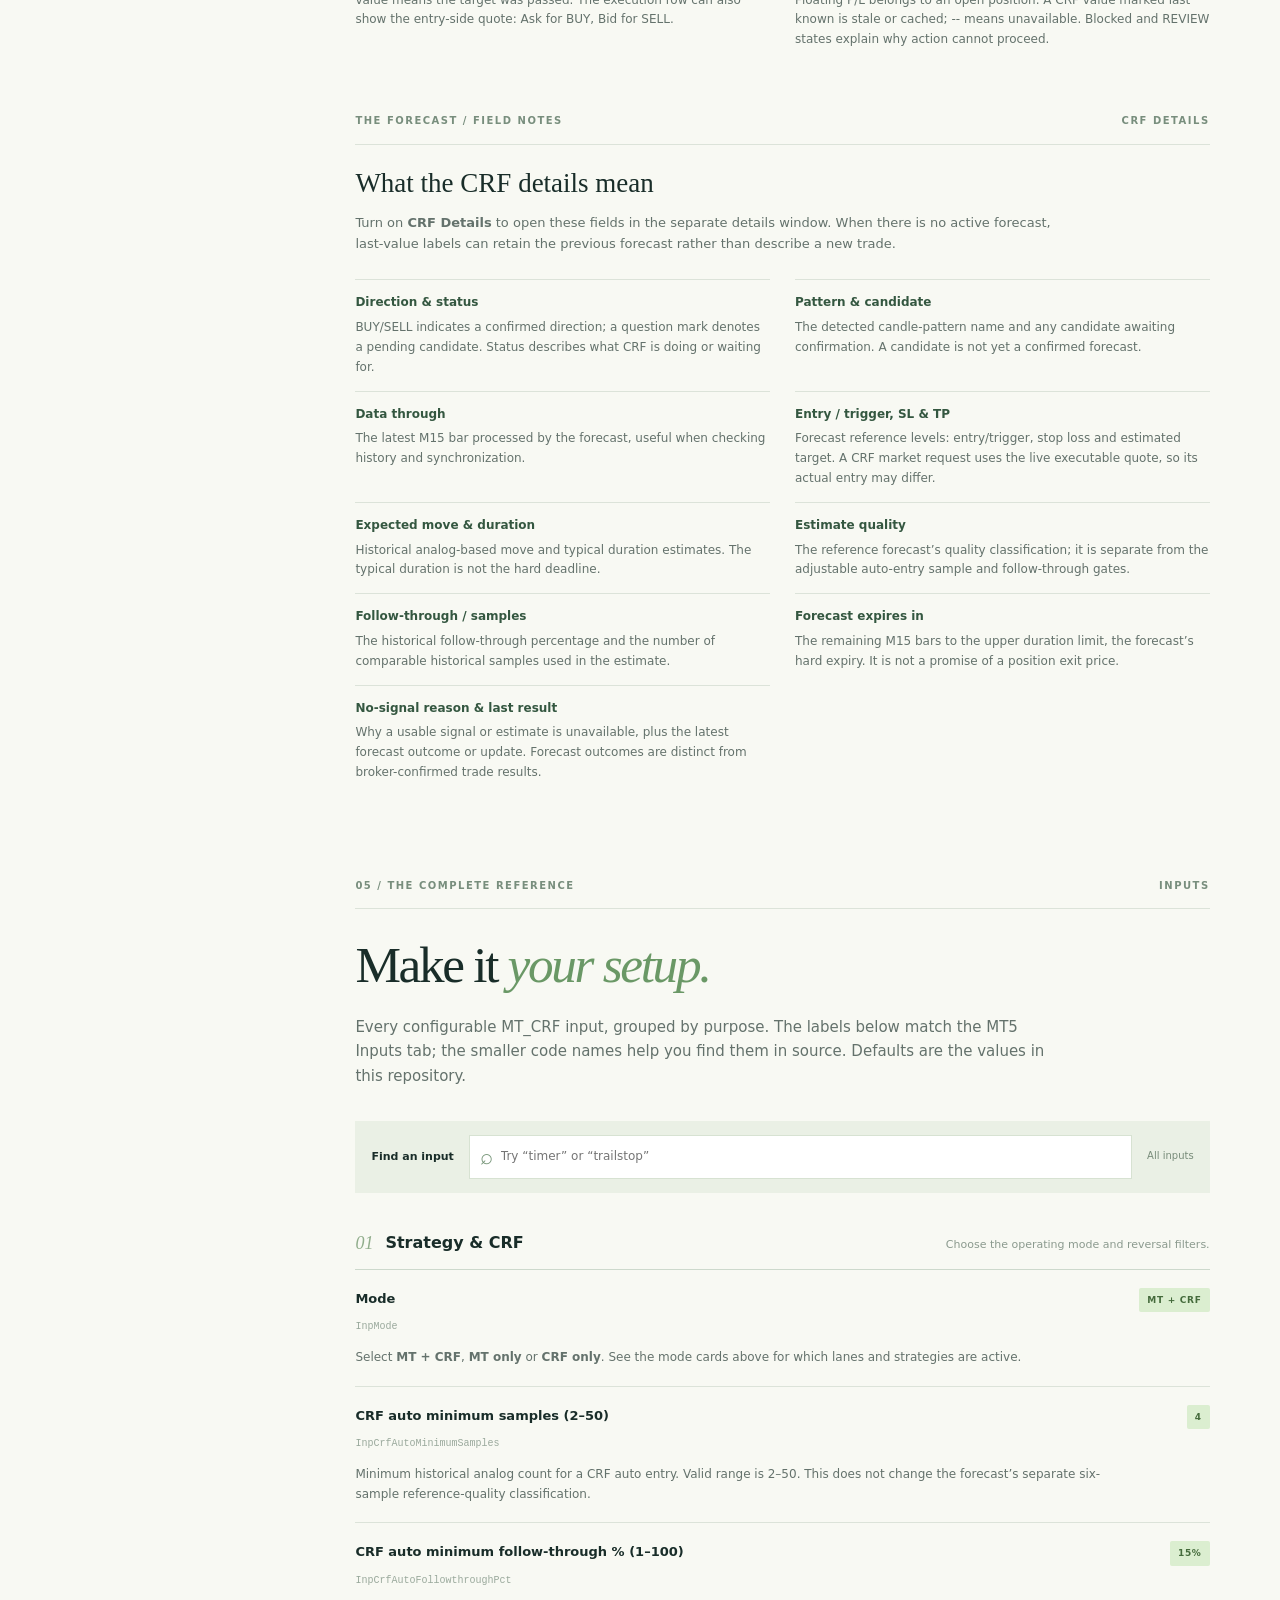
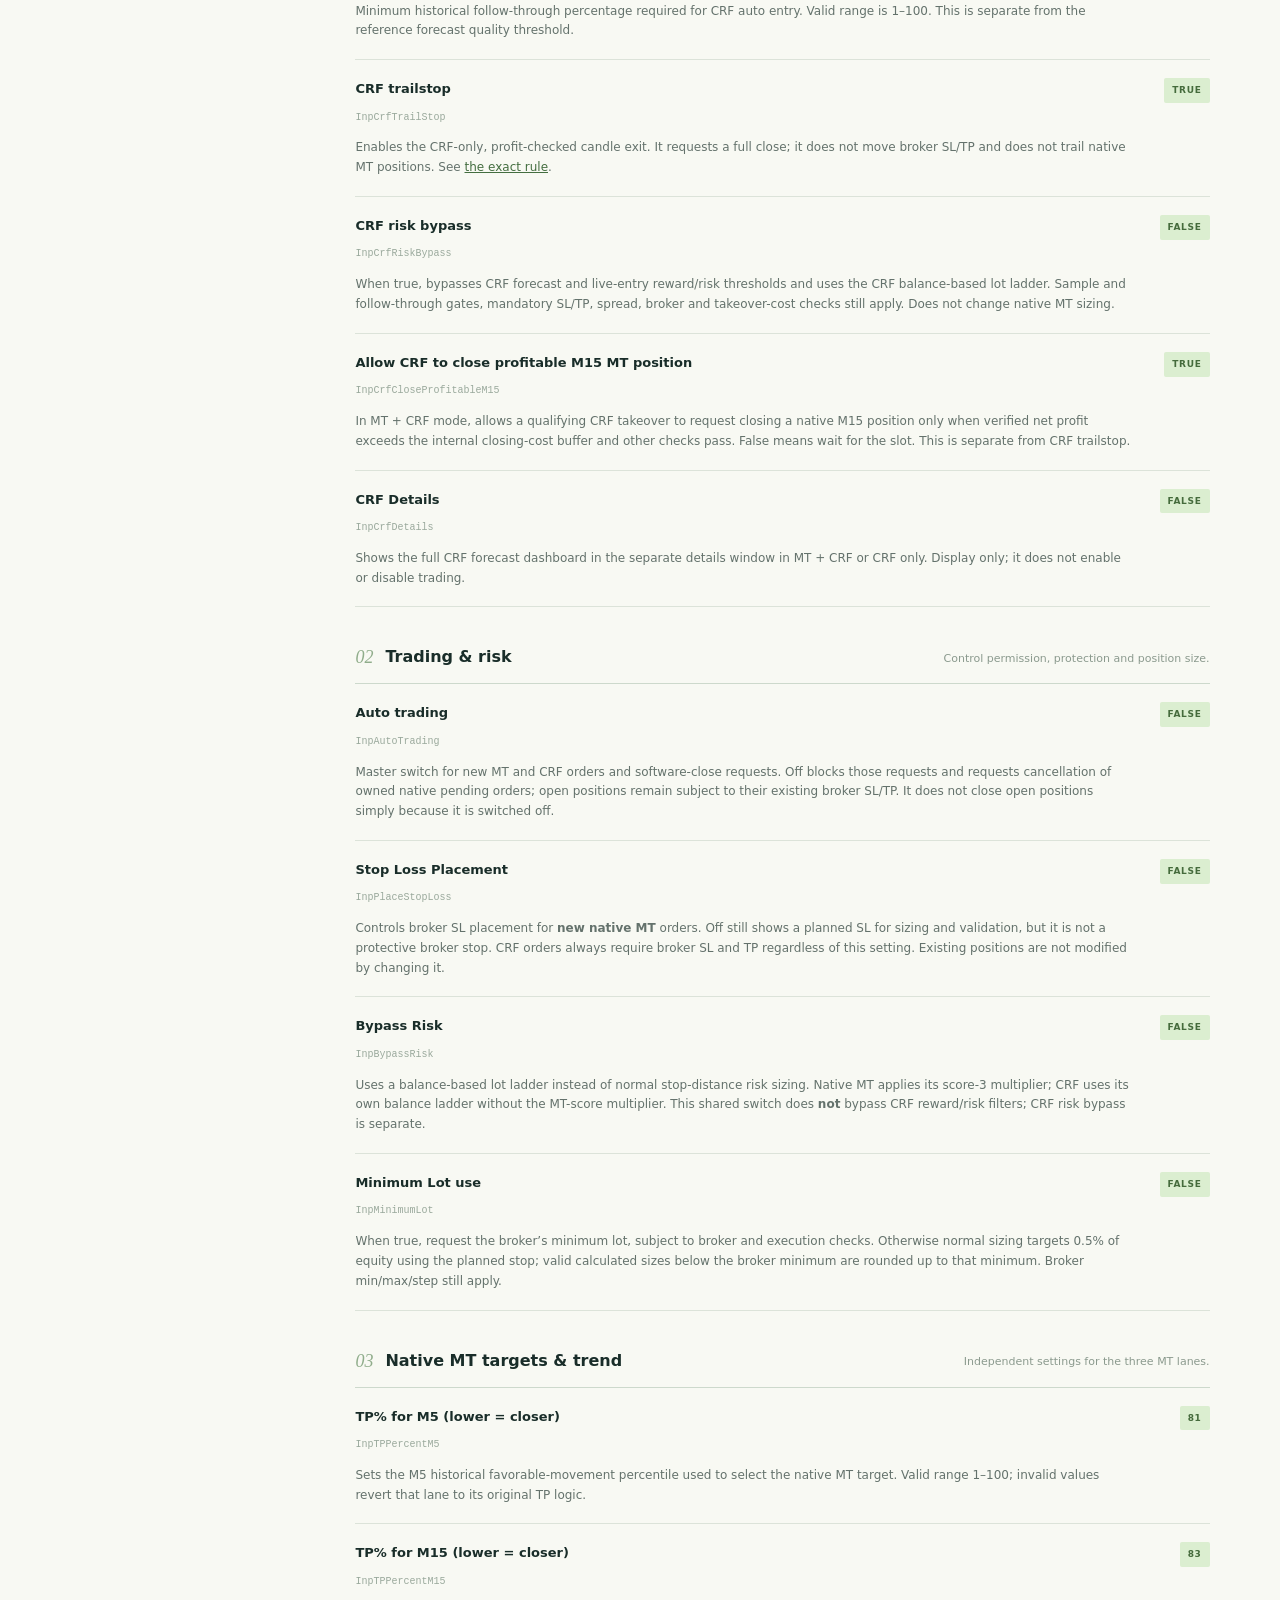
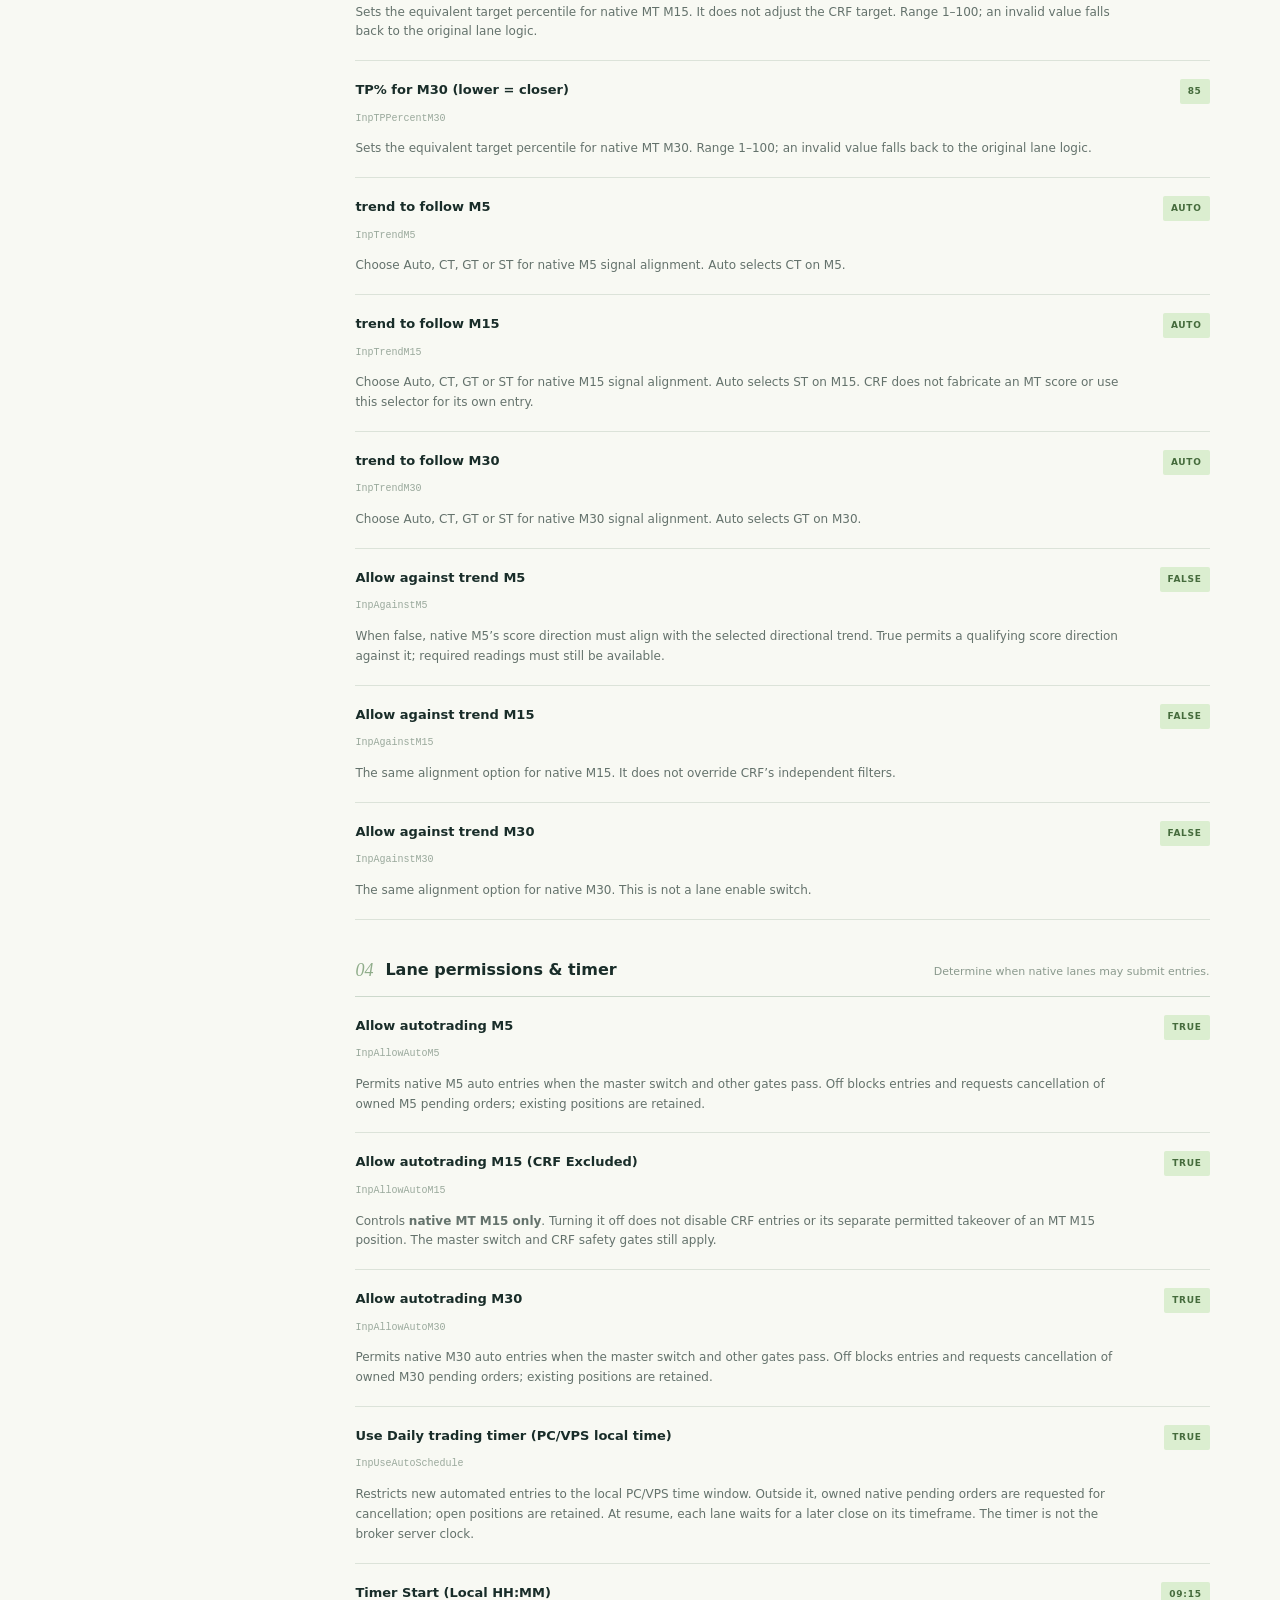
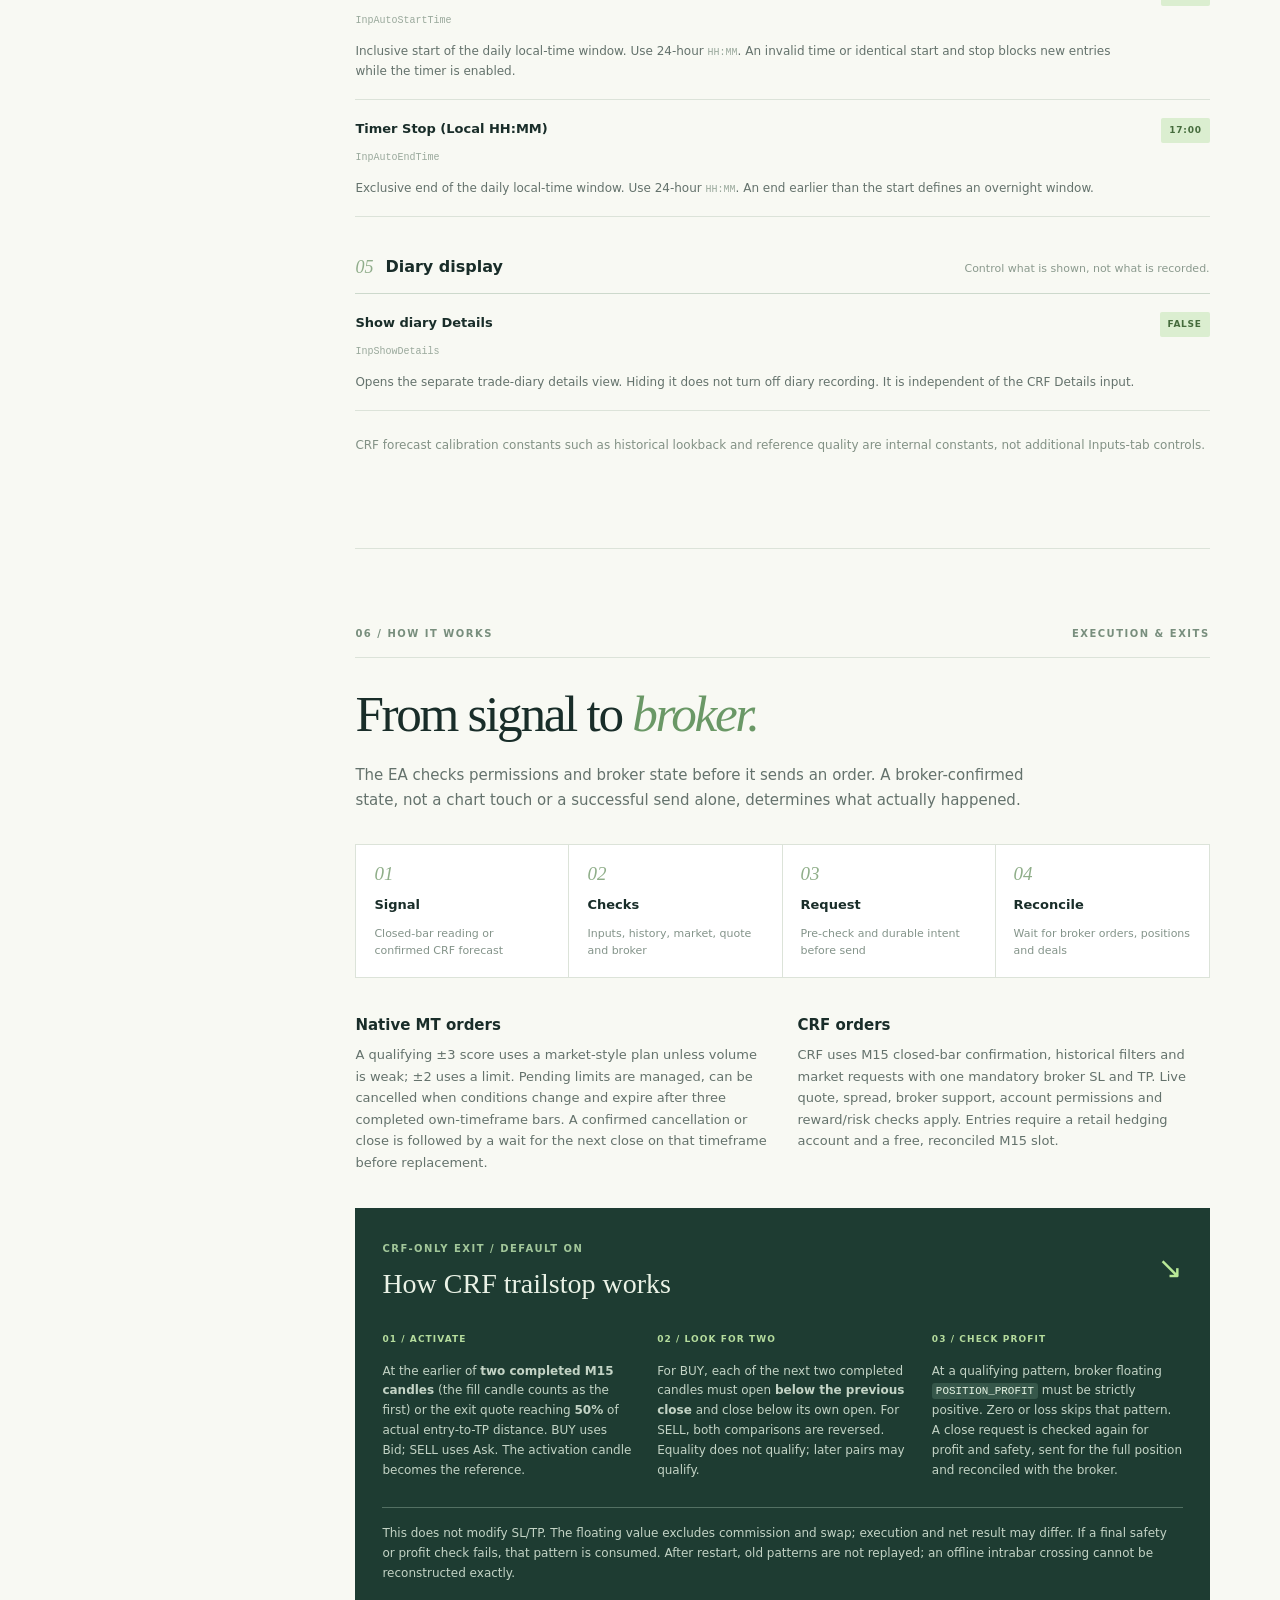
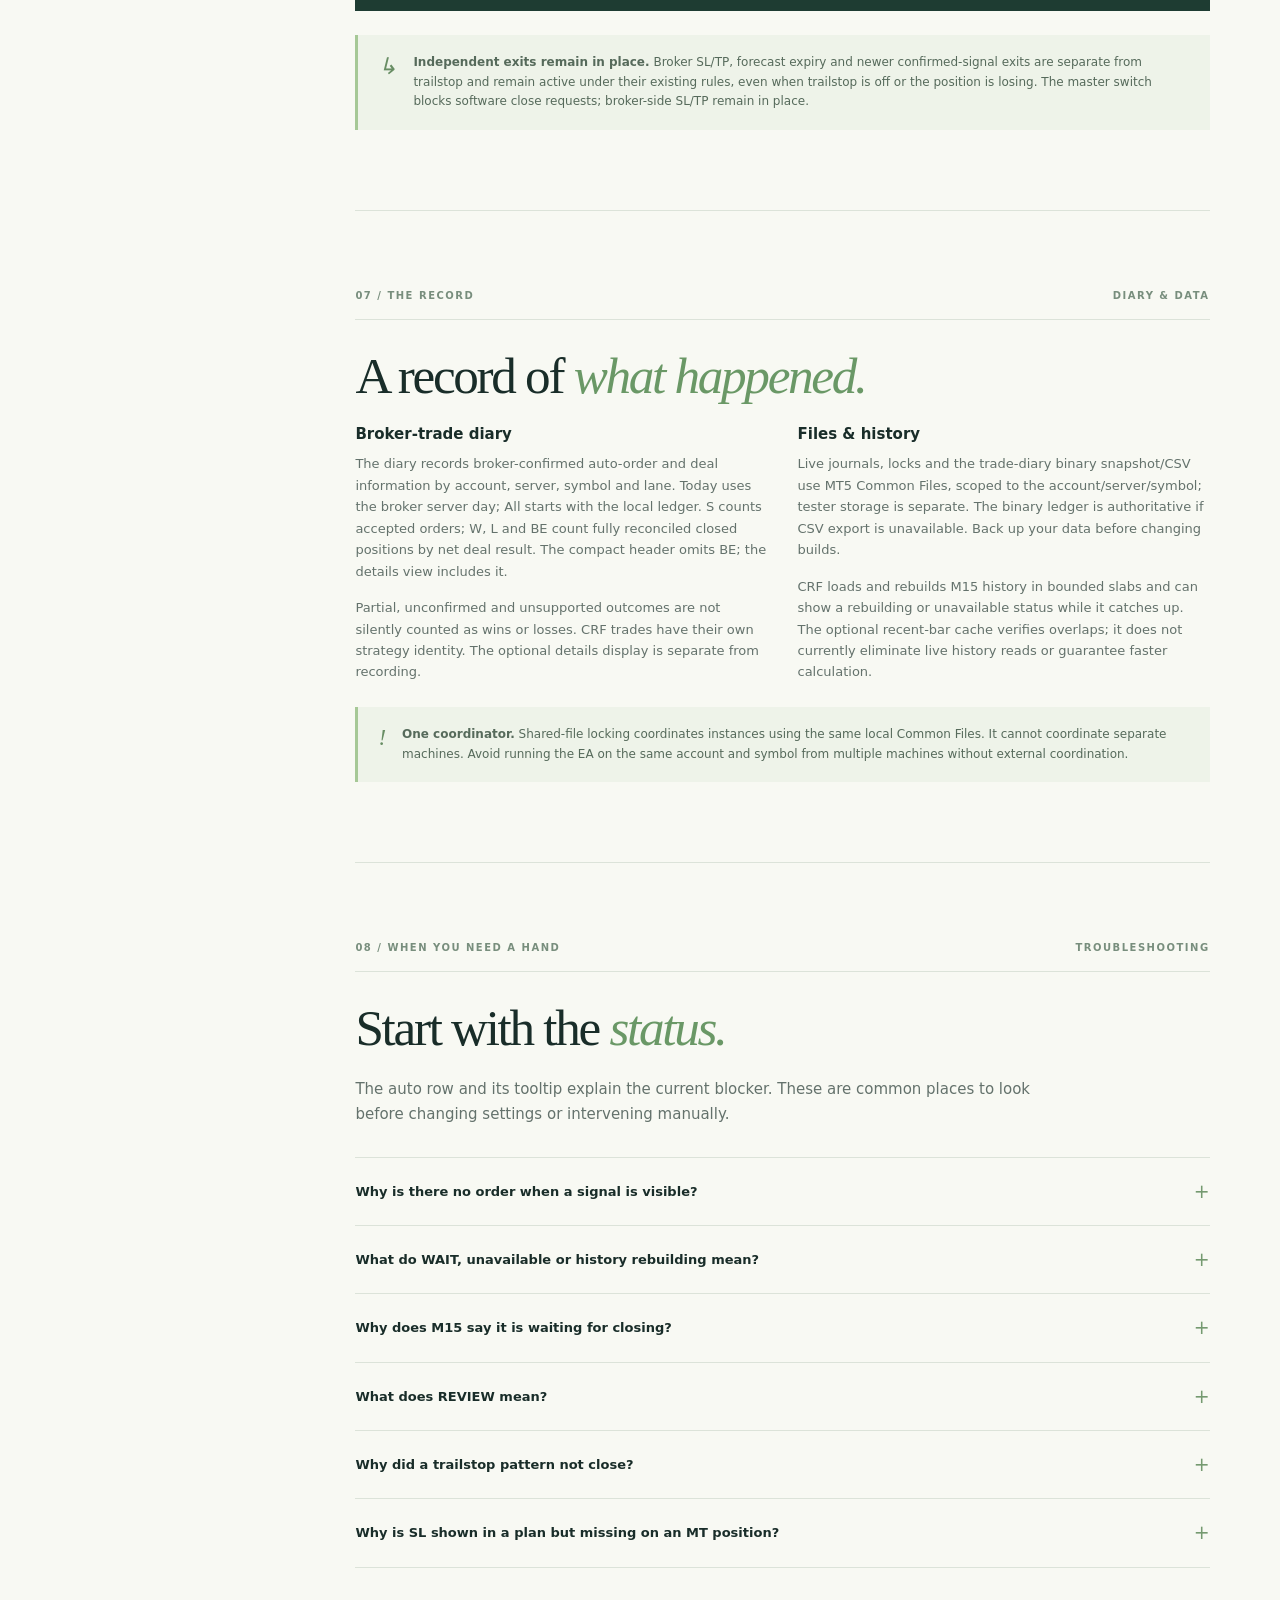
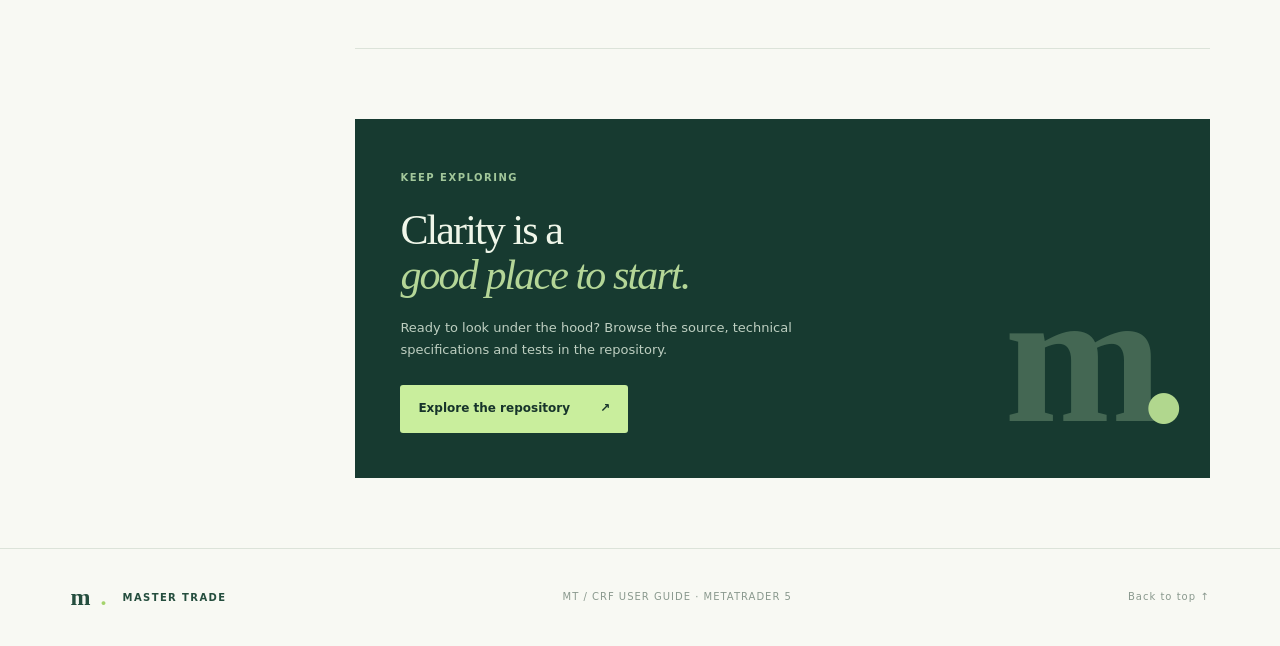
==== commit 30df700e: "Show CRF manual lot preview and simplify plan panel Co-authored-by: arena-agent <297053741+arena-age" ====
--- a/docs/index.html
+++ b/docs/index.html
@@ -42,7 +42,7 @@
       <section class="section" id="start"><div class="section-kicker"><span>02 / FIRST THINGS FIRST</span><span>INSTALLATION</span></div><h2>From files to <em>first look.</em></h2><p class="section-intro">You need MetaTrader 5, MetaEditor and the source files from this repository. Keep the files together so the EA can find its includes.</p><div class="steps"><article><span>01</span><div><h3>Get the files</h3><p>Download the repository from GitHub or clone it. Copy <code>MT_CRF.mq5</code> and <strong>all</strong> <code>MT_*.mqh</code> files into the same <code>MQL5/Experts</code> folder. In MT5, use <strong>File → Open Data Folder</strong> to locate it.</p></div></article><article><span>02</span><div><h3>Compile in MetaEditor</h3><p>Open <code>MT_CRF.mq5</code> in MetaEditor and compile. Resolve any errors shown in the editor before attaching the EA. <code>MT.mq5</code> is the separate original EA.</p></div></article><article><span>03</span><div><h3>Attach &amp; observe</h3><p>Refresh the Navigator if needed, then attach MT_CRF to the desired symbol on an <strong>M5, M15 or M30</strong> chart. Allow history to synchronize and review the mode, inputs and panel. Other chart timeframes show an incompatible-chart notice.</p></div></article><article><span>04</span><div><h3>Choose when to automate</h3><p>Auto trading starts <strong>off</strong>. To test orders, use a demo account, enable the master input and the relevant MT5/EA permissions, and check the timer, account type and broker conditions. Input changes reinitialize the EA.</p></div></article></div></section>
       <section class="section" id="modes"><div class="section-kicker"><span>03 / CHOOSE YOUR VIEW</span><span>MODES</span></div><h2>Set the <em>working mode.</em></h2><p class="section-intro">The Mode input controls which strategy runs. It does not turn the master auto-trading switch on.</p><div class="mode-grid"><article class="mode-card featured"><span class="pill">DEFAULT</span><h3>MT + CRF</h3><p>All three MT lanes run. CRF scans M15 in the background and can take over the existing M15 slot when eligible. M5 and M30 continue their normal rules.</p></article><article class="mode-card"><span class="mode-index">02</span><h3>MT only</h3><p>Use native MT readings, plans and execution; CRF scanning and CRF orders are off.</p></article><article class="mode-card"><span class="mode-index">03</span><h3>CRF only</h3><p>Use the M15-shaped CRF view and execution. New native MT orders are disabled; existing exposure still requires reconciliation.</p></article></div><div class="callout"><span>↳</span><p><strong>One M15 slot, not two.</strong> In combined mode, CRF may cancel a native M15 pending order or, under its separate profitable-takeover rules, request an existing native M15 position close. It waits for broker confirmation and the next M15 close before an eligible entry. M5/M30 are not closed by this takeover.</p></div></section>
       <section class="section" id="panel"><div class="section-kicker"><span>04 / KNOW WHAT YOU'RE SEEING</span><span>THE PANEL</span></div><h2>Read the room,<br><em>then the trade.</em></h2><p class="section-intro">The chart panel separates market information, a proposed plan and actual broker execution. Values can be unavailable while data is loading or when broker information is missing.</p><div class="panel-layout"><div class="panel-text"><h3>Market readings</h3><p>Each lane uses its own closed-bar data. During CRF takeover, its M15 row reflects the CRF view instead.</p><dl class="glossary"><div><dt>GT</dt><dd>Global Trend: the broader recent trend for that timeframe.</dd></div><div><dt>CT</dt><dd>Current Trend: an adaptive, more responsive trend reading.</dd></div><div><dt>ST</dt><dd>Status: GT and CT combined. Opposite directions are <strong>CONFLICT</strong>; direction plus flat is <strong>MIXED</strong>; unavailable data is <strong>WAIT</strong>.</dd></div><div><dt>RG</dt><dd>Regime: STEADY, MIXED or CHOPPY from that lane’s history; WAIT means insufficient or invalid data.</dd></div><div><dt>PT</dt><dd>Approximate remaining life of the selected trend label, in bars: CT on M5, ST on M15 and GT on M30. <code>0b+</code> means it has passed the estimate.</dd></div><div><dt>SC / %L</dt><dd>Score from −3 to +3 and an independent estimate of the exact score’s remaining life. Neither %L nor PT is a trade-success probability.</dd></div><div><dt>SG</dt><dd>The lane’s plan signal: BUY, SELL, NONE or WAIT.</dd></div></dl></div><div class="panel-note"><span class="mini-label">THE DISTINCTION</span><h3>A plan is not<br>an order.</h3><p><strong>Trading Plans</strong> shows the calculated entry, lot, SL and TP when available. These levels are a proposal, not proof of a fill.</p><hr><p><strong>Auto Execution</strong> shows broker order/position state or the reason it is blocked. OPEN is a position; LIMIT is a pending order. A request remains subject to broker confirmation.</p><span class="panel-note-bottom">READINGS → PLAN → EXECUTION</span></div></div><div class="subsection"><h3>Other panel details</h3><div class="two-cols"><p><strong>Header &amp; settings.</strong> The header shows symbol, market state, time and Today / All trade counts. Settings show the selected input states. A closed-market view collapses to the header and next scheduled opening when available.</p><p><strong>Execution values.</strong> Entry, lot, SL, TP and floating P/L reflect broker state when available. P/L is <code>POSITION_PROFIT</code>, excluding swap and commission. TP distance uses the exit-side quote: Bid for BUY, Ask for SELL.</p><p><strong>CRF details.</strong> With CRF Details on, the separate details window includes status, pattern, candidate, data-through time, entry/trigger, SL, target, estimated move and duration, quality, follow-through, sample count, expiry, reason and last result.</p><p><strong>Chart visibility.</strong> On supported charts the EA requests that MT5 hide chart trade levels and history markers while attached, restoring prior visibility when removed. This does not alter the trades.</p></div></div></section>
-      <section class="crf-detail" aria-labelledby="plan-fields"><div class="section-kicker"><span>THE PLAN / FIELD NOTES</span><span>PLAN &amp; EXECUTION</span></div><h3 id="plan-fields">The numbers in a trade row</h3><dl class="detail-list"><div><dt>Signal &amp; style</dt><dd>BUY or SELL is direction. MARKET describes an immediate-order plan; LIMIT describes a pending-entry plan. NONE means no direction; WAIT means required data is unavailable.</dd></div><div><dt>Volume: OK / LOW / --</dt><dd>Native MT’s latest closed-bar tick-volume check. LOW can change a score-3 plan from market to limit; -- means volume is unavailable, not zero.</dd></div><div><dt>Entry &amp; lot</dt><dd>Entry is the planned or broker price, depending on the section. Lot is the requested or broker volume. CRF creates MARKET plans only. Its reference entry is the confirmation close; requests use BUY Ask or SELL Bid and the broker fill can differ. The lot may show -- until checks succeed, then stays frozen for that plan; execution can still be blocked.</dd></div><div><dt>SL &amp; TP</dt><dd>The stop-loss and single take-profit price. The plan can also show estimated account-currency amounts; these are estimates, not realized results. A planned native SL is not broker protection when SL Placement is off.</dd></div><div><dt>TP distance &amp; quote</dt><dd>Distance is in price units from BUY Bid or SELL Ask to TP; a negative value means the target was passed. The execution row can also show the entry-side quote: Ask for BUY, Bid for SELL.</dd></div><div><dt>Auto state &amp; P/L</dt><dd>OPEN is a broker position; LIMIT is a pending order, not a fill. Floating P/L belongs to an open position. A CRF value marked last known is stale or cached; -- means unavailable. Blocked and REVIEW states explain why action cannot proceed.</dd></div></dl></section>
+      <section class="crf-detail" aria-labelledby="plan-fields"><div class="section-kicker"><span>THE PLAN / FIELD NOTES</span><span>PLAN &amp; EXECUTION</span></div><h3 id="plan-fields">The numbers in a trade row</h3><dl class="detail-list"><div><dt>Signal &amp; style</dt><dd>BUY or SELL is direction. MARKET describes an immediate-order plan; LIMIT describes a pending-entry plan. NONE means no direction; WAIT means required data is unavailable.</dd></div><div><dt>Volume: OK / LOW / --</dt><dd>Native MT’s latest closed-bar tick-volume check. LOW can change a score-3 plan from market to limit; -- means volume is unavailable, not zero.</dd></div><div><dt>Entry &amp; lot</dt><dd>Entry is the planned or broker price, depending on the section. Lot is the requested or broker volume. CRF creates MARKET plans only. Its reference entry is the confirmation close; requests use BUY Ask or SELL Bid and the broker fill can differ. A confirmed forecast can show a manual lot preview even when auto filters block trading. It may show -- until a fresh quote and sizing data are available, then stays frozen for that plan; the quote or a later manual fill can differ. Auto execution still applies its own checks.</dd></div><div><dt>SL &amp; TP</dt><dd>The stop-loss and single take-profit price. The plan can also show estimated account-currency amounts; these are estimates, not realized results. A planned native SL is not broker protection when SL Placement is off.</dd></div><div><dt>TP distance &amp; quote</dt><dd>Distance is in price units from BUY Bid or SELL Ask to TP; a negative value means the target was passed. The execution row can also show the entry-side quote: Ask for BUY, Bid for SELL.</dd></div><div><dt>Auto state &amp; P/L</dt><dd>OPEN is a broker position; LIMIT is a pending order, not a fill. Floating P/L belongs to an open position. A CRF value marked last known is stale or cached; -- means unavailable. Blocked and REVIEW states explain why action cannot proceed.</dd></div></dl></section>
       <section class="crf-detail" aria-labelledby="forecast-fields"><div class="section-kicker"><span>THE FORECAST / FIELD NOTES</span><span>CRF DETAILS</span></div><h3 id="forecast-fields">What the CRF details mean</h3><p>Turn on <strong>CRF Details</strong> to open these fields in the separate details window. When there is no active forecast, last-value labels can retain the previous forecast rather than describe a new trade.</p><dl class="detail-list"><div><dt>Direction &amp; status</dt><dd>BUY/SELL indicates a confirmed direction; a question mark denotes a pending candidate. Status describes what CRF is doing or waiting for.</dd></div><div><dt>Pattern &amp; candidate</dt><dd>The detected candle-pattern name and any candidate awaiting confirmation. A candidate is not yet a confirmed forecast.</dd></div><div><dt>Data through</dt><dd>The latest M15 bar processed by the forecast, useful when checking history and synchronization.</dd></div><div><dt>Entry / trigger, SL &amp; TP</dt><dd>Forecast reference levels: entry/trigger, stop loss and estimated target. A CRF market request uses the live executable quote, so its actual entry may differ.</dd></div><div><dt>Expected move &amp; duration</dt><dd>Historical analog-based move and typical duration estimates. The typical duration is not the hard deadline.</dd></div><div><dt>Estimate quality</dt><dd>The reference forecast’s quality classification; it is separate from the adjustable auto-entry sample and follow-through gates.</dd></div><div><dt>Follow-through / samples</dt><dd>The historical follow-through percentage and the number of comparable historical samples used in the estimate.</dd></div><div><dt>Forecast expires in</dt><dd>The remaining M15 bars to the upper duration limit, the forecast’s hard expiry. It is not a promise of a position exit price.</dd></div><div><dt>No-signal reason &amp; last result</dt><dd>Why a usable signal or estimate is unavailable, plus the latest forecast outcome or update. Forecast outcomes are distinct from broker-confirmed trade results.</dd></div></dl></section>
       <section class="section" id="inputs"><div class="section-kicker"><span>05 / THE COMPLETE REFERENCE</span><span>INPUTS</span></div><h2>Make it <em>your setup.</em></h2><p class="section-intro">Every configurable MT_CRF input, grouped by purpose. The labels below match the MT5 Inputs tab; the smaller code names help you find them in source. Defaults are the values in this repository.</p>
       <div class="input-toolbar"><label for="input-search">Find an input</label><div class="search-box"><span aria-hidden="true">⌕</span><input id="input-search" type="search" placeholder="Try “timer” or “trailstop”" autocomplete="off"></div><span id="search-count" aria-live="polite">All inputs</span></div>
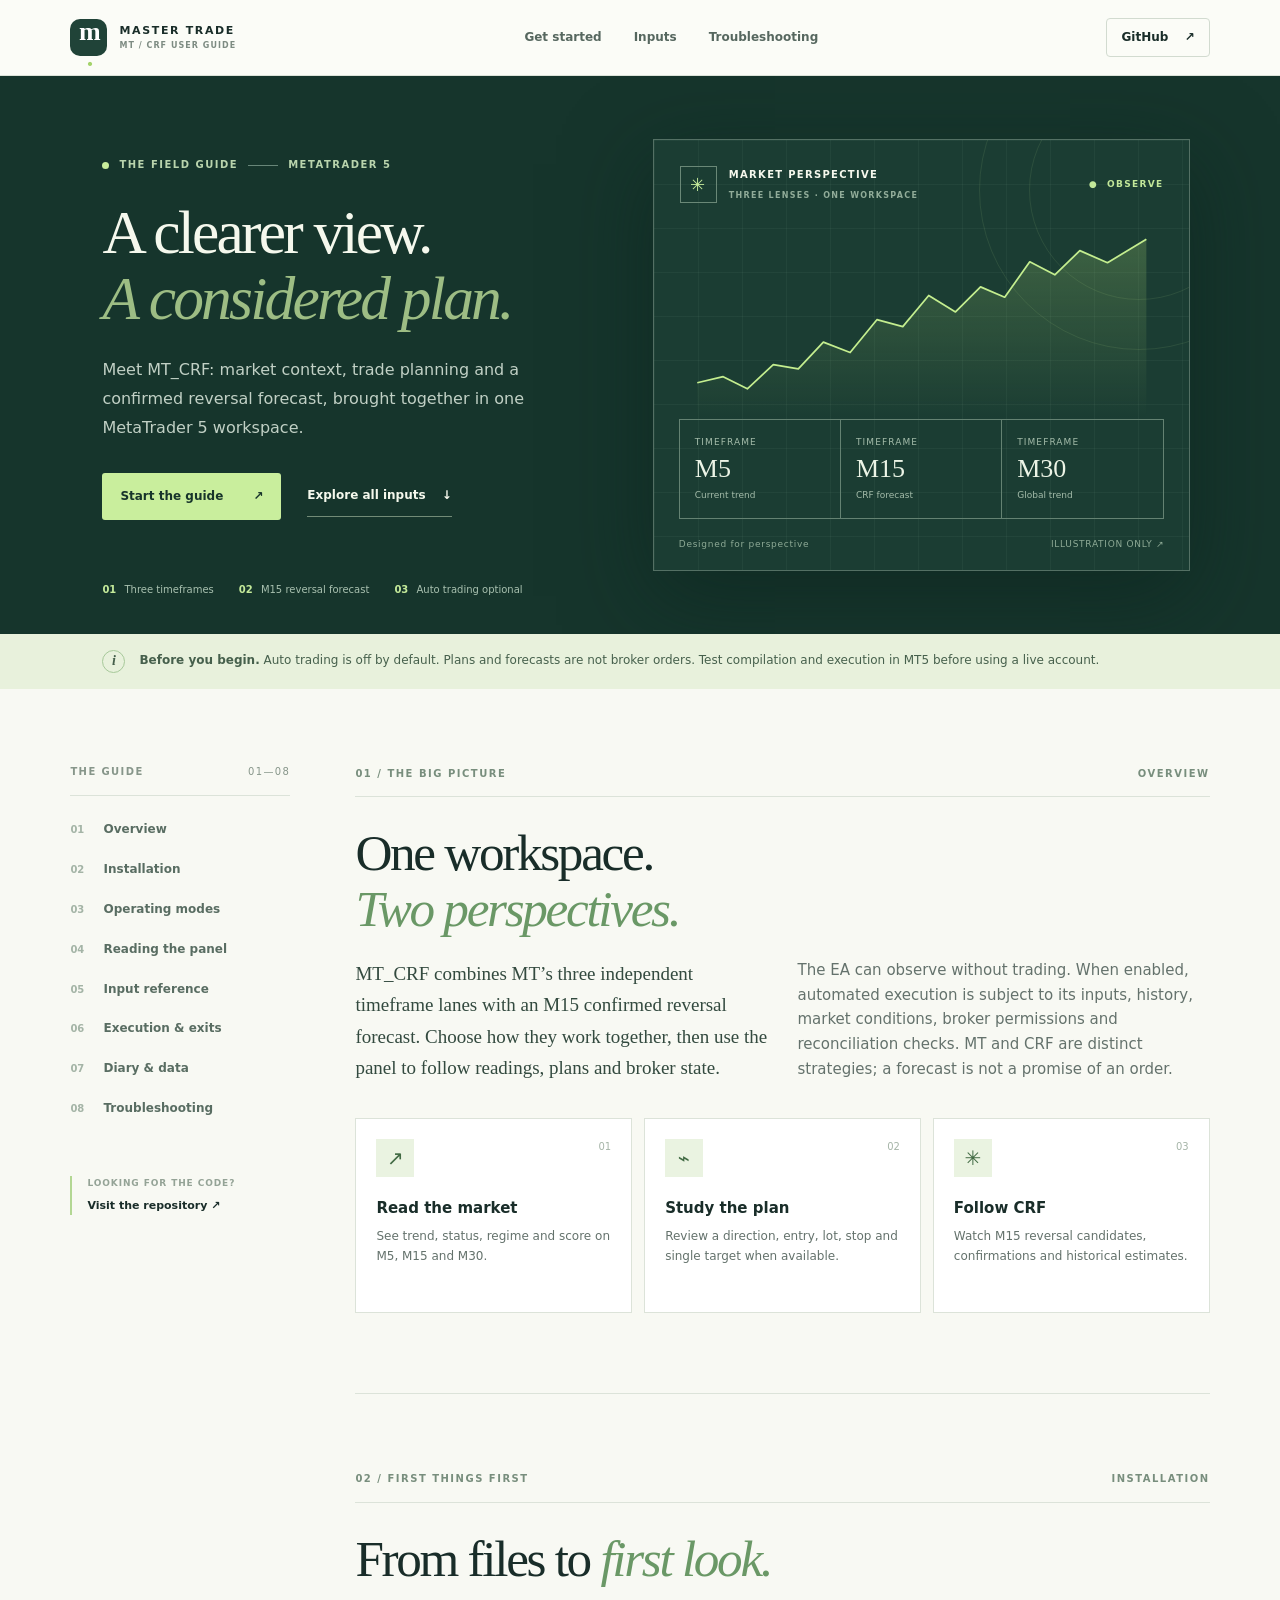
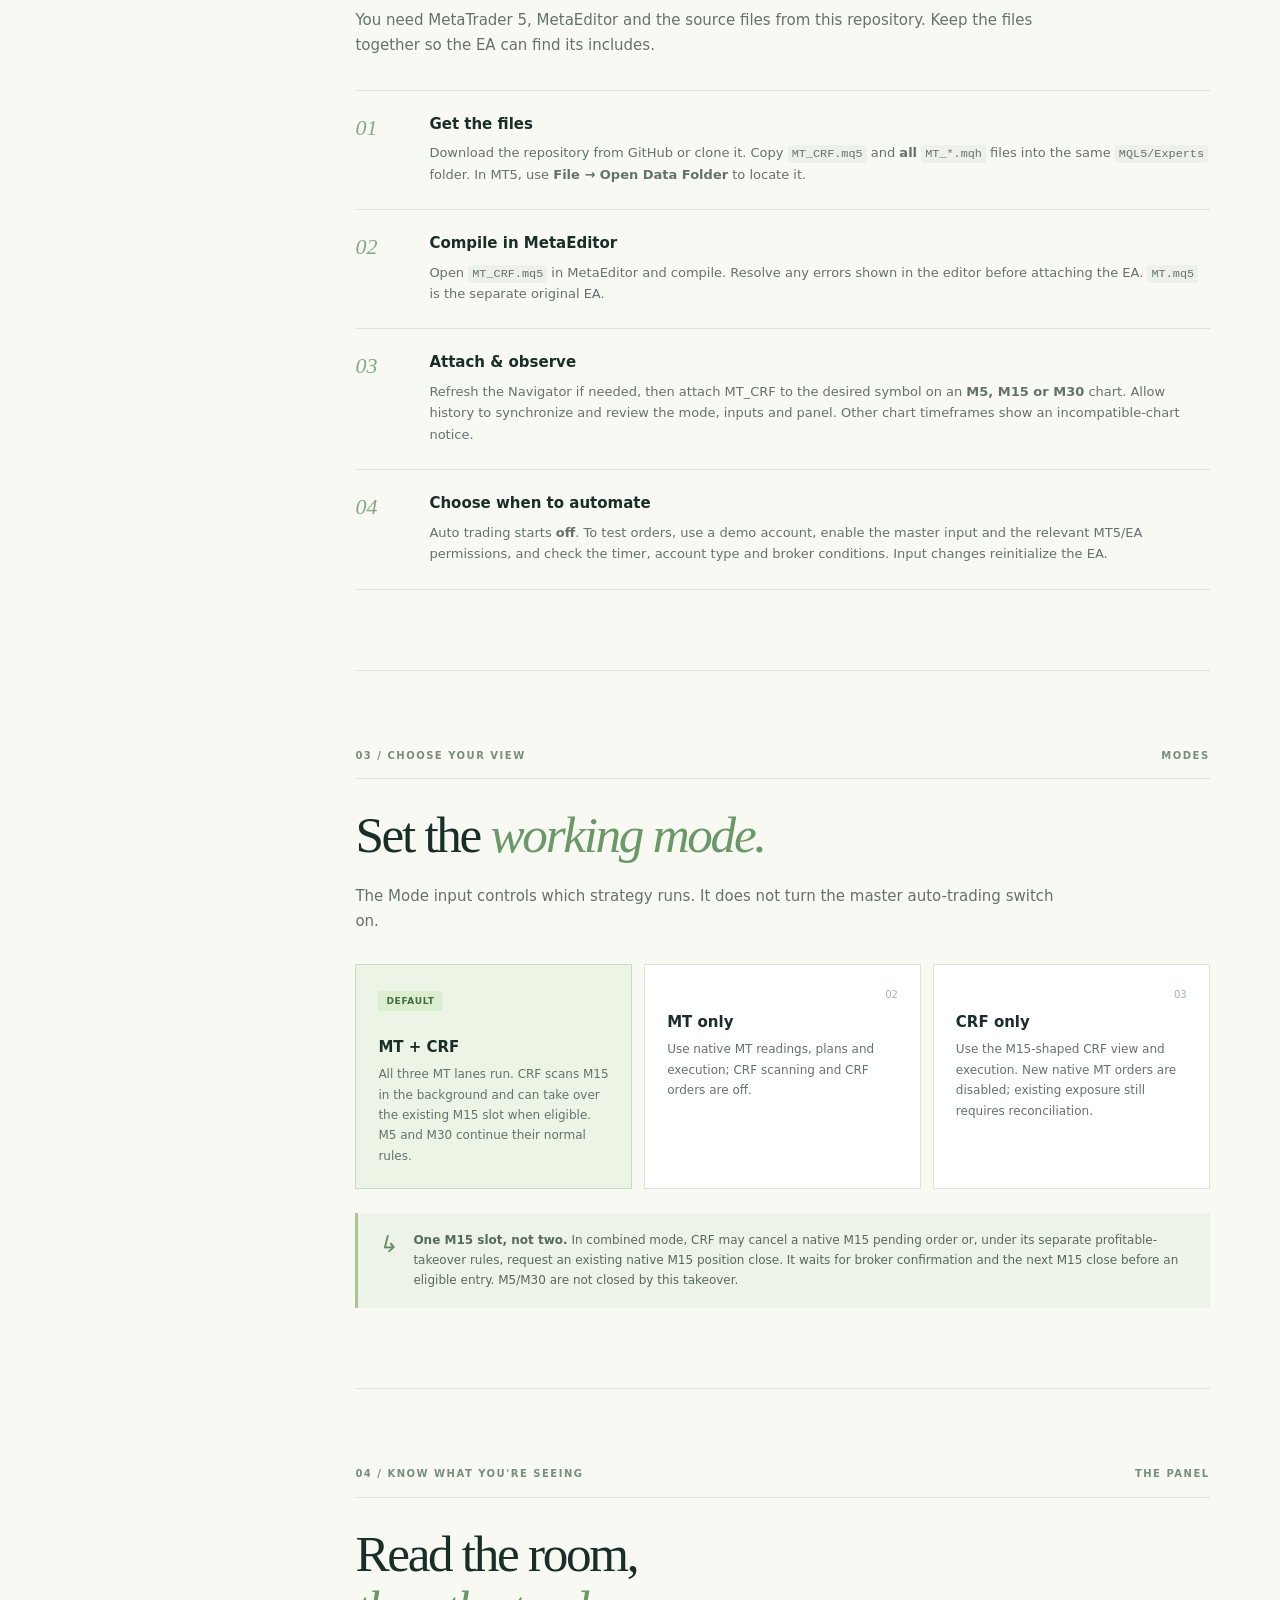
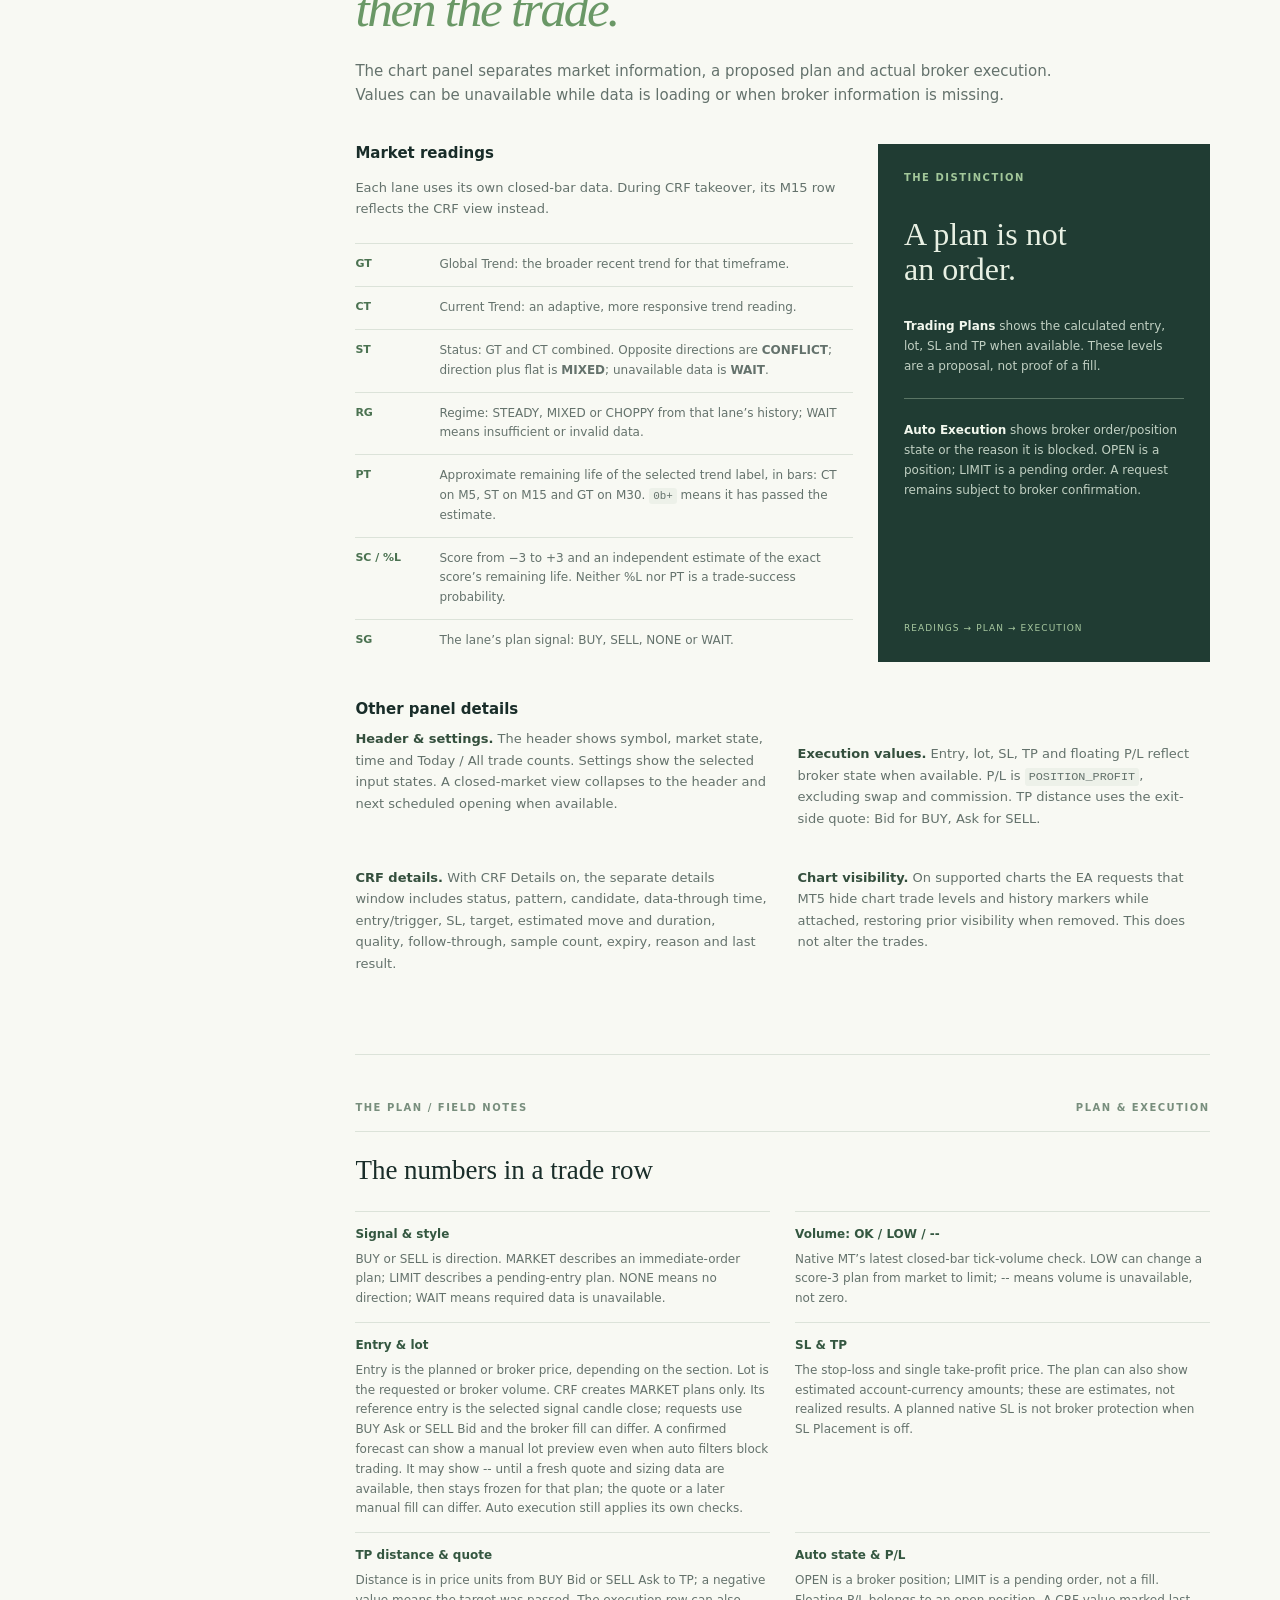
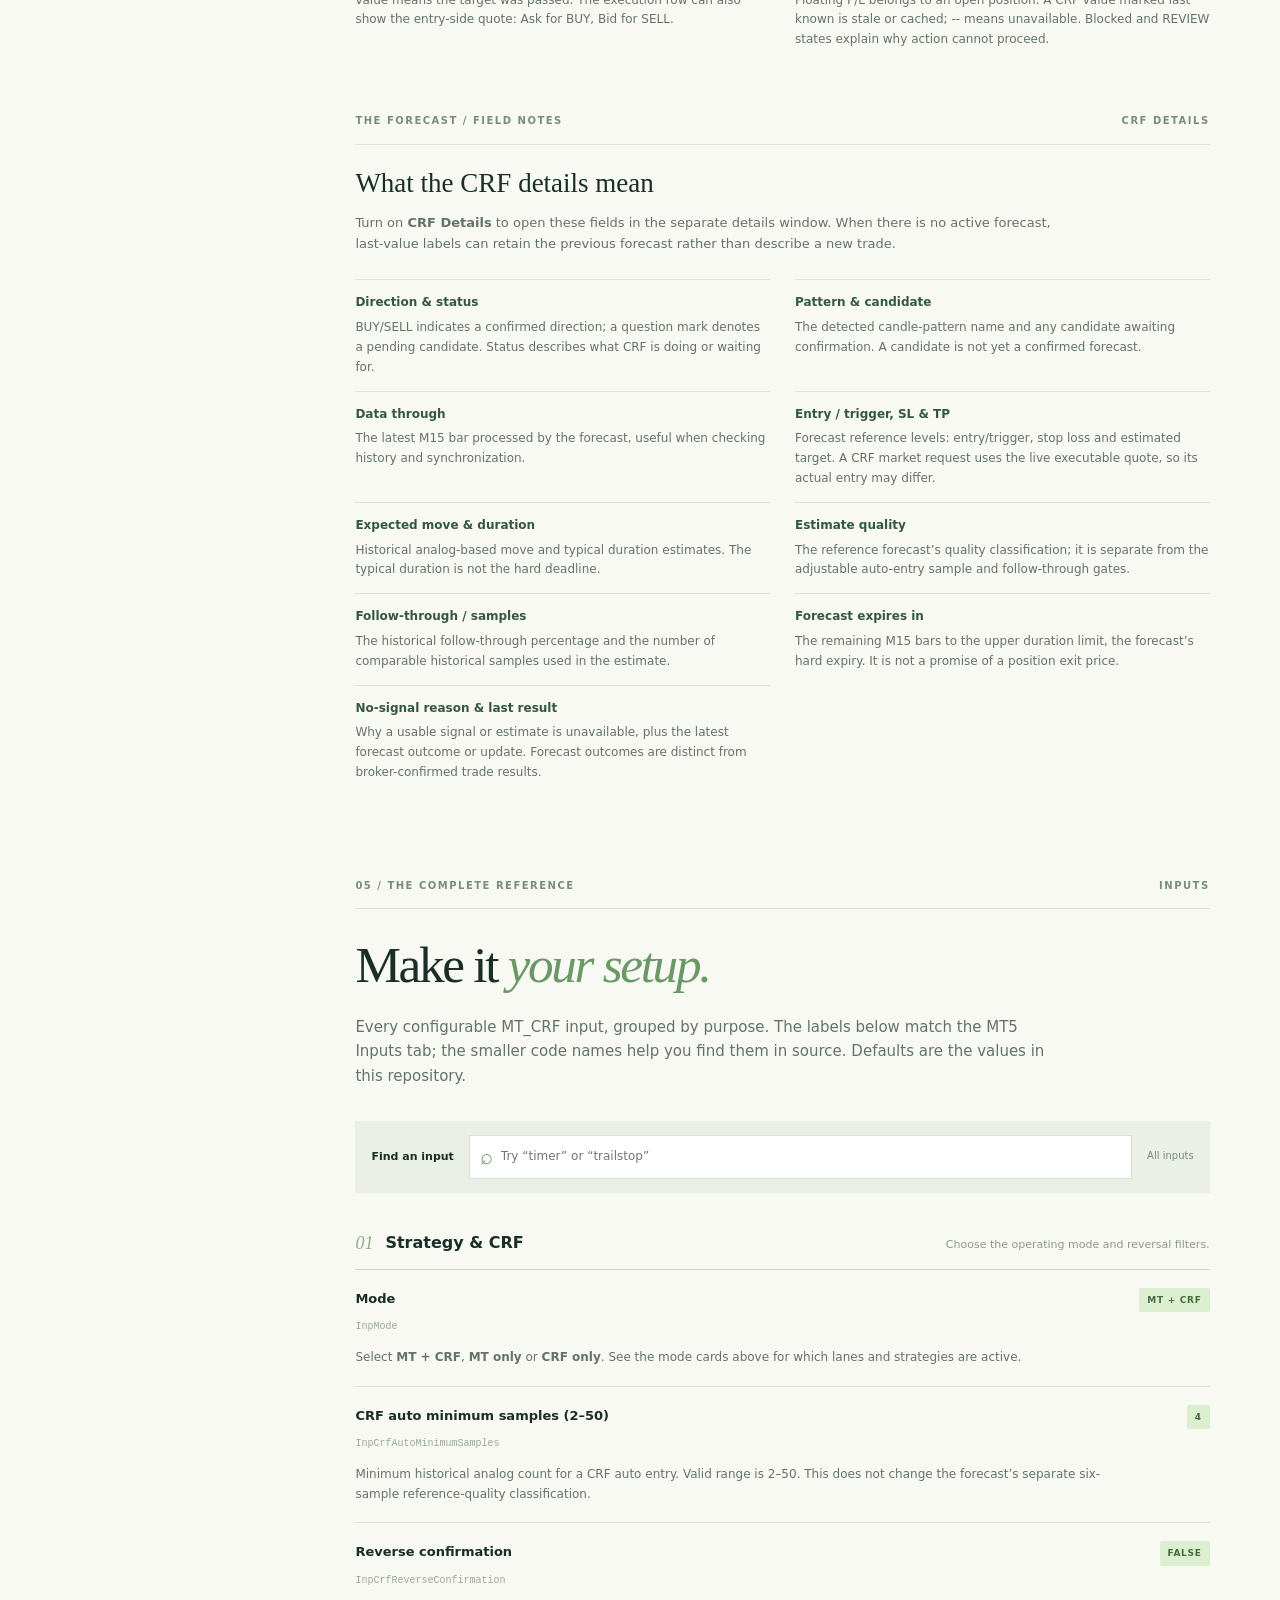
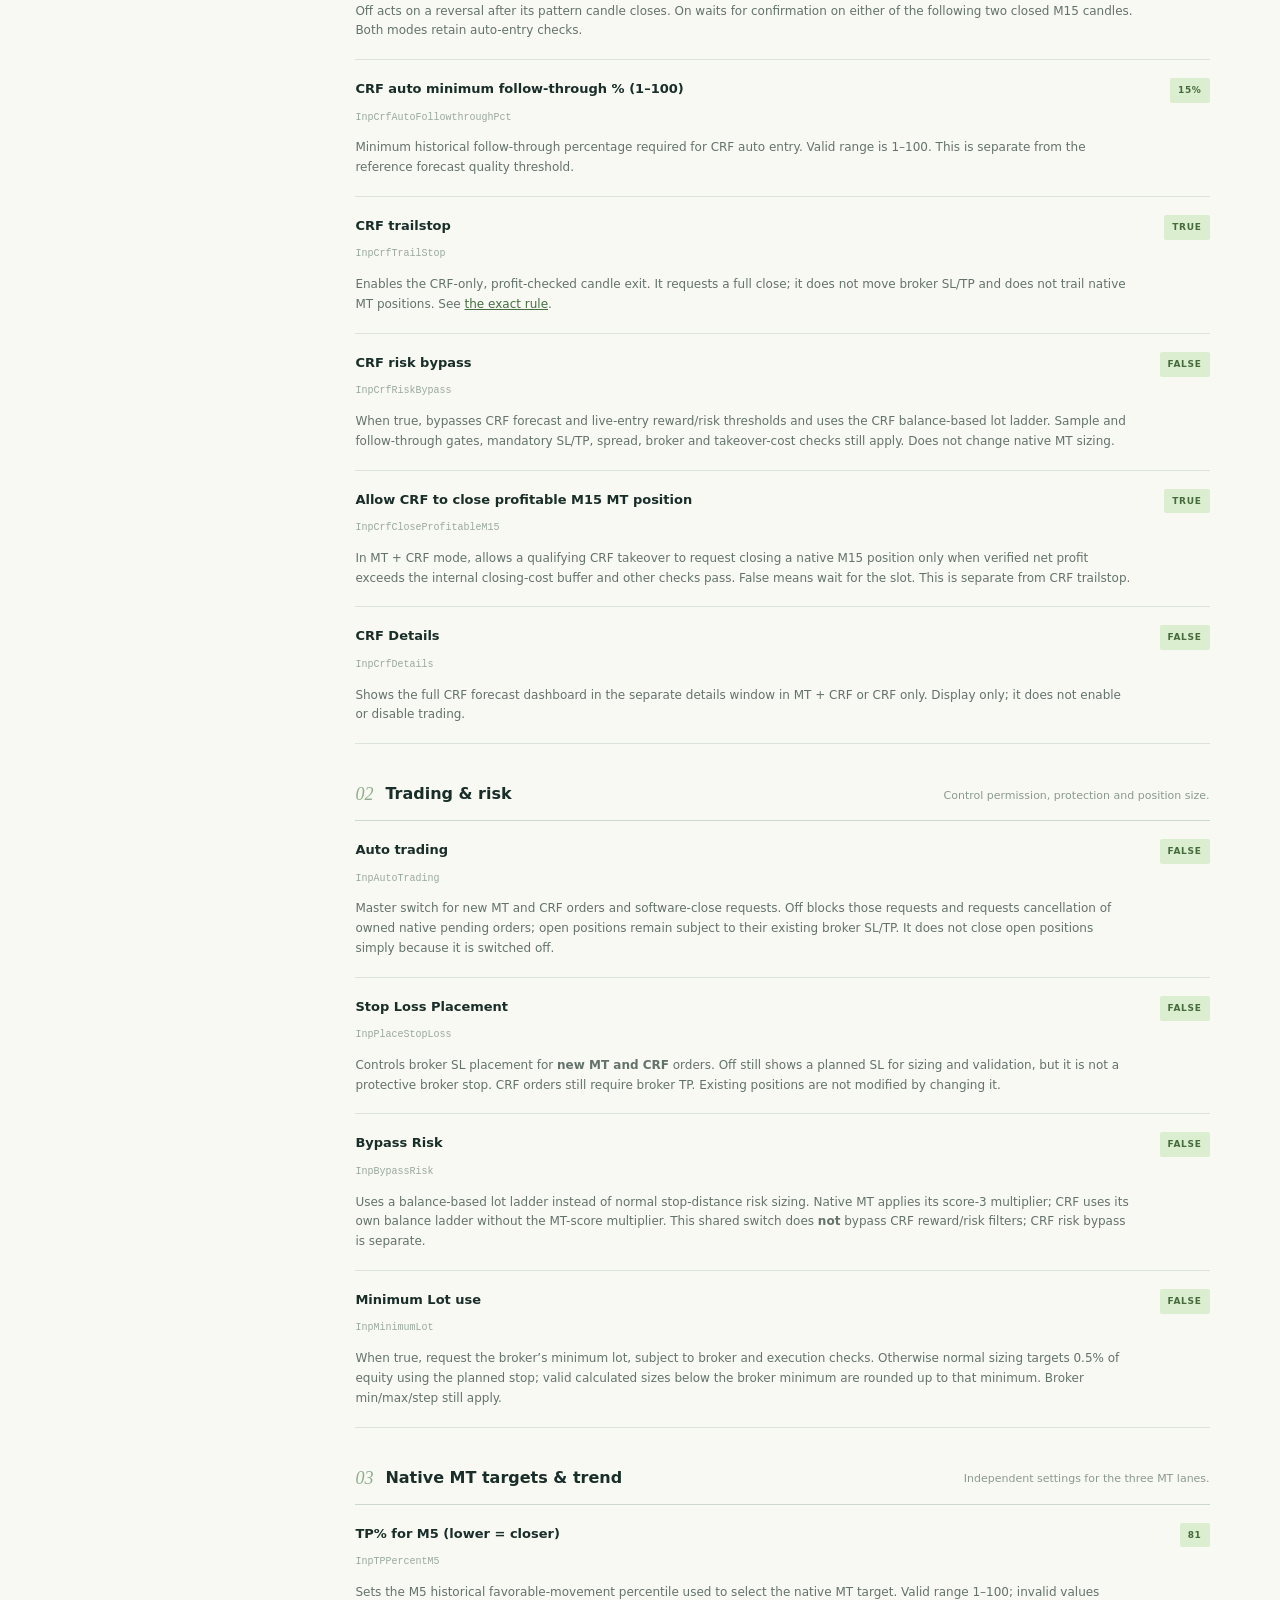
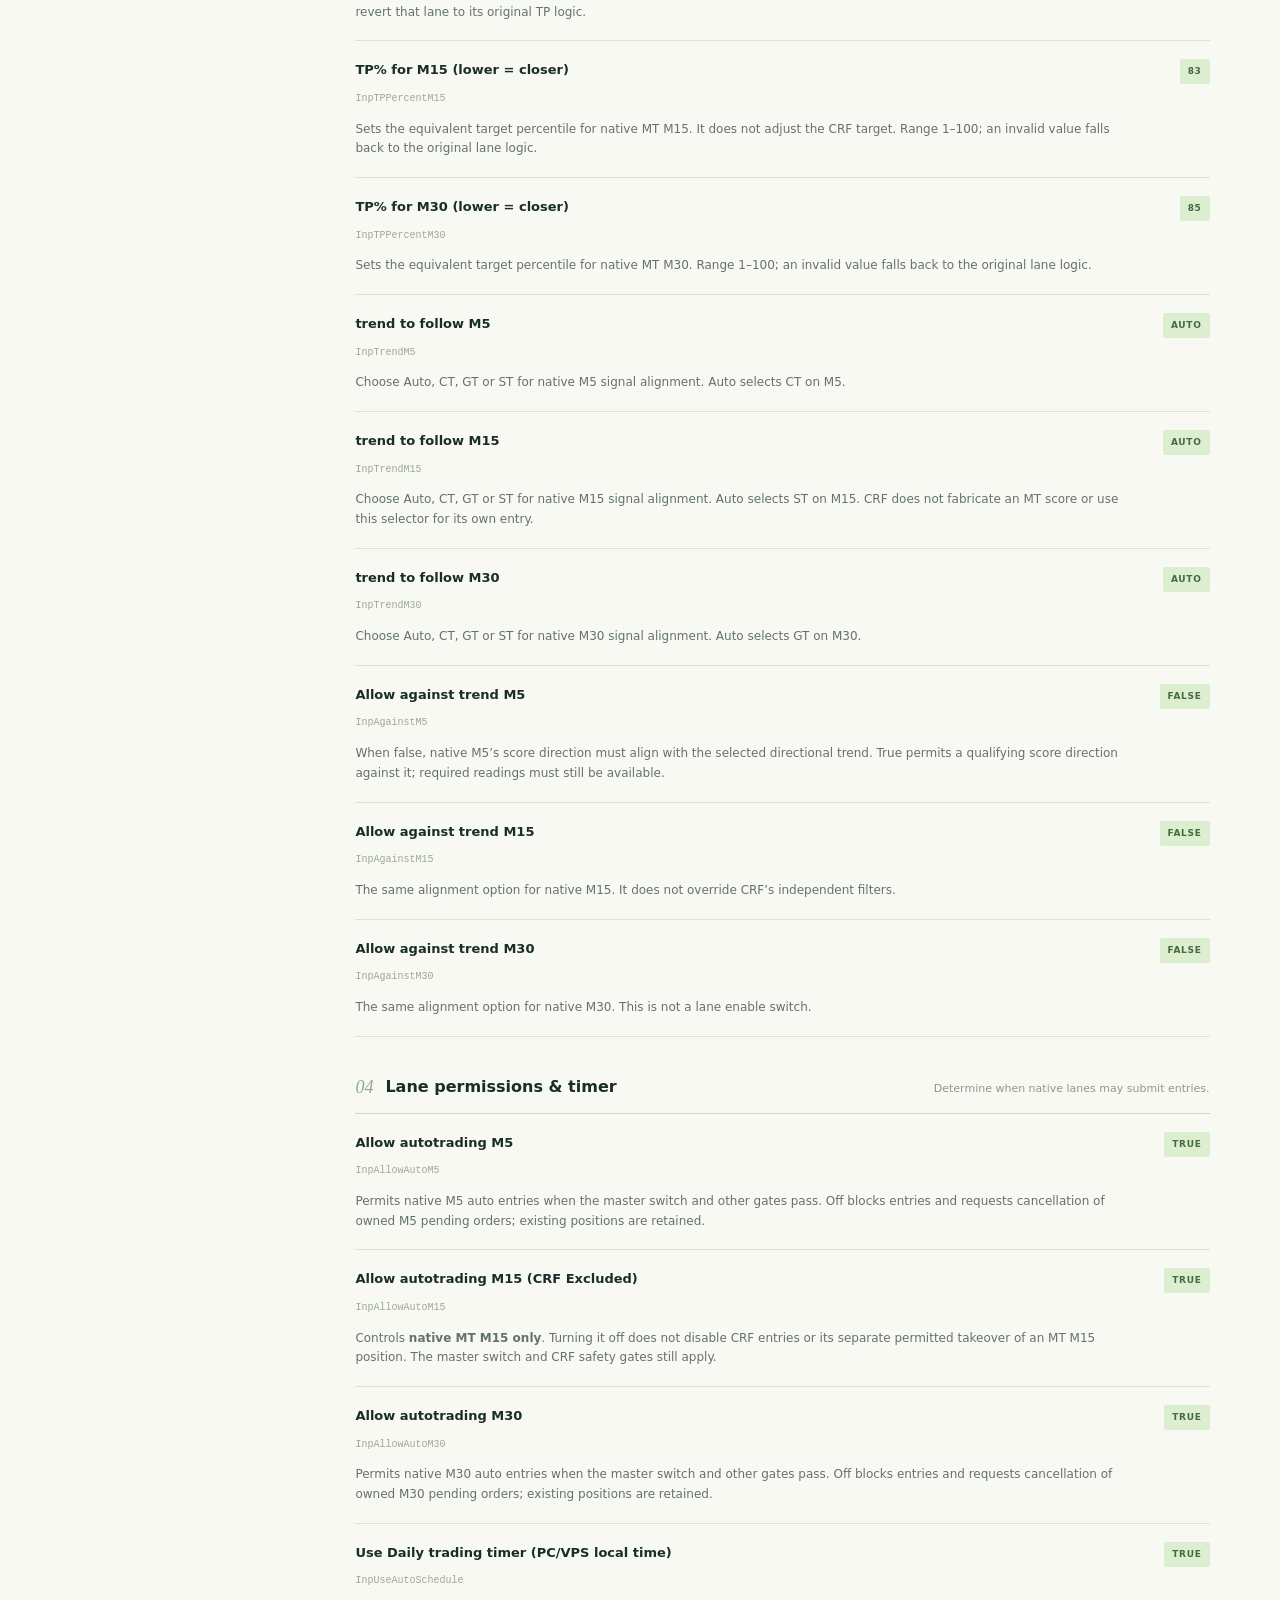
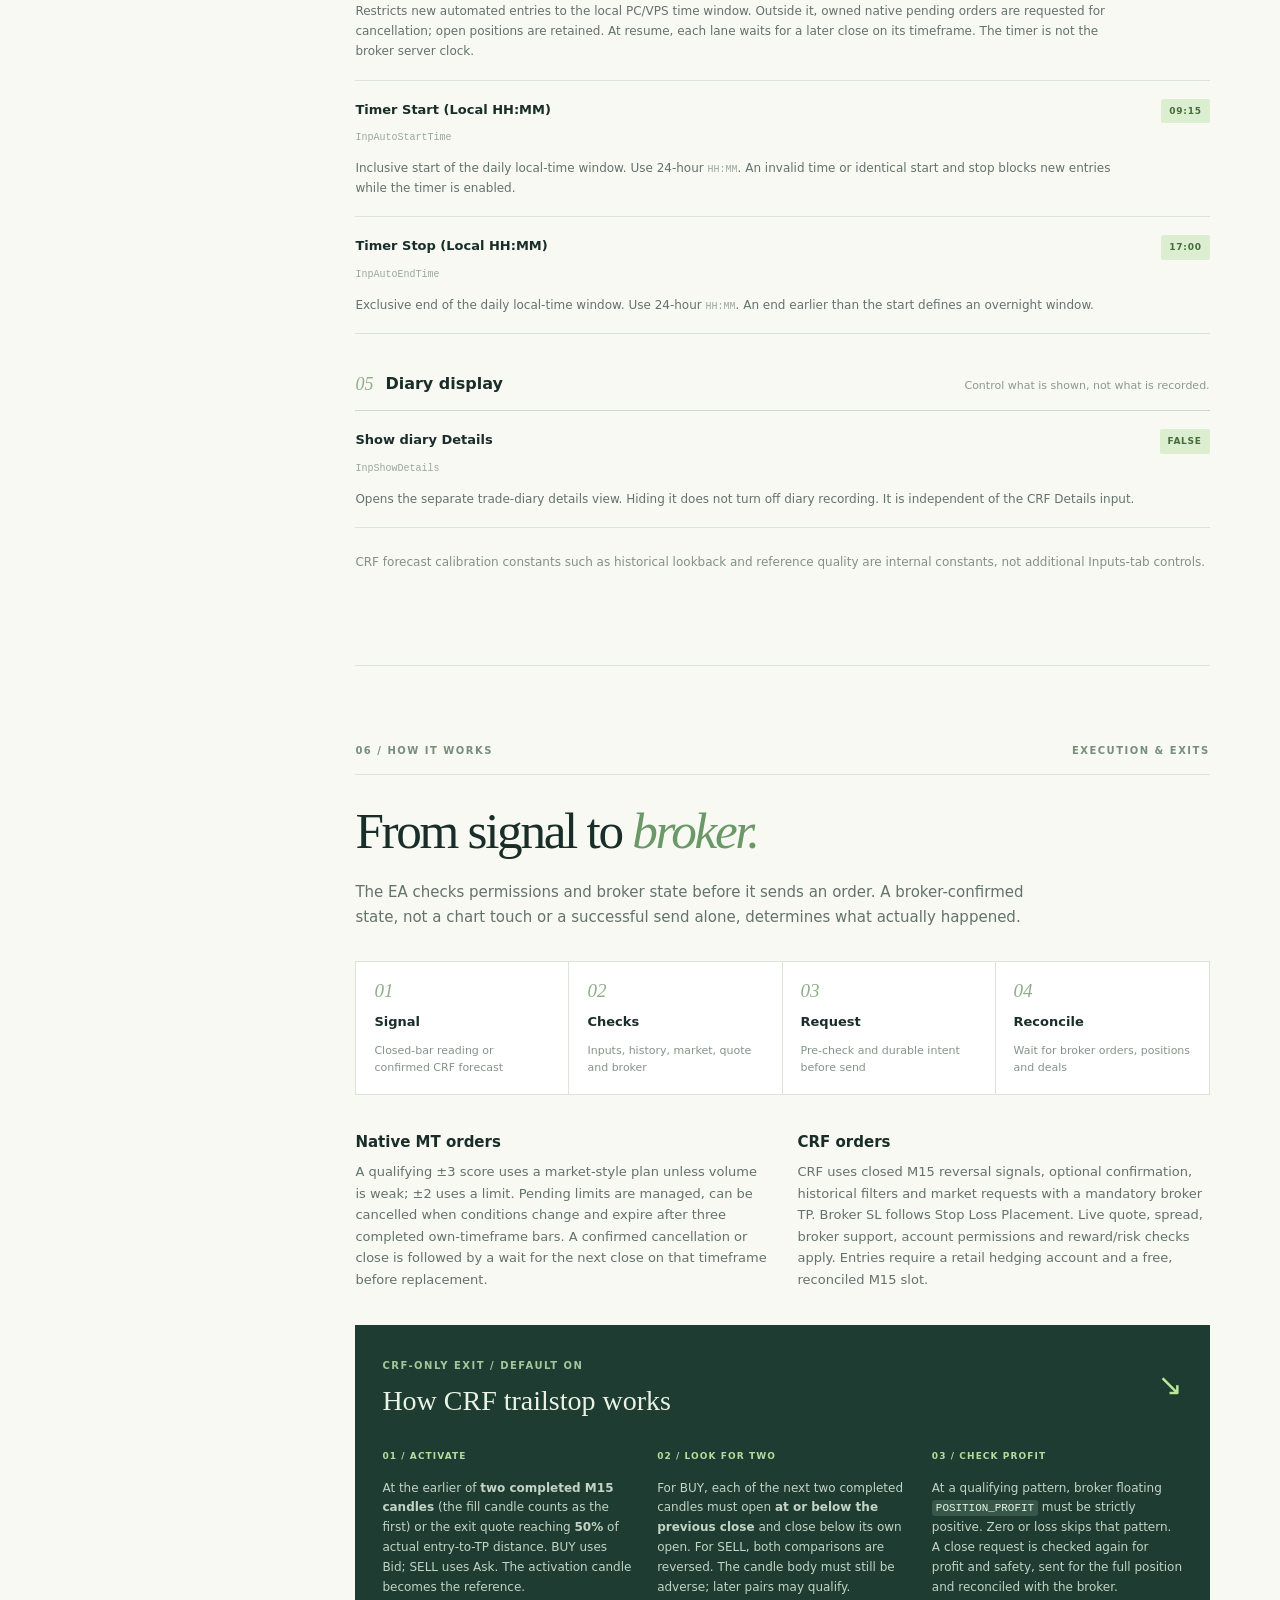
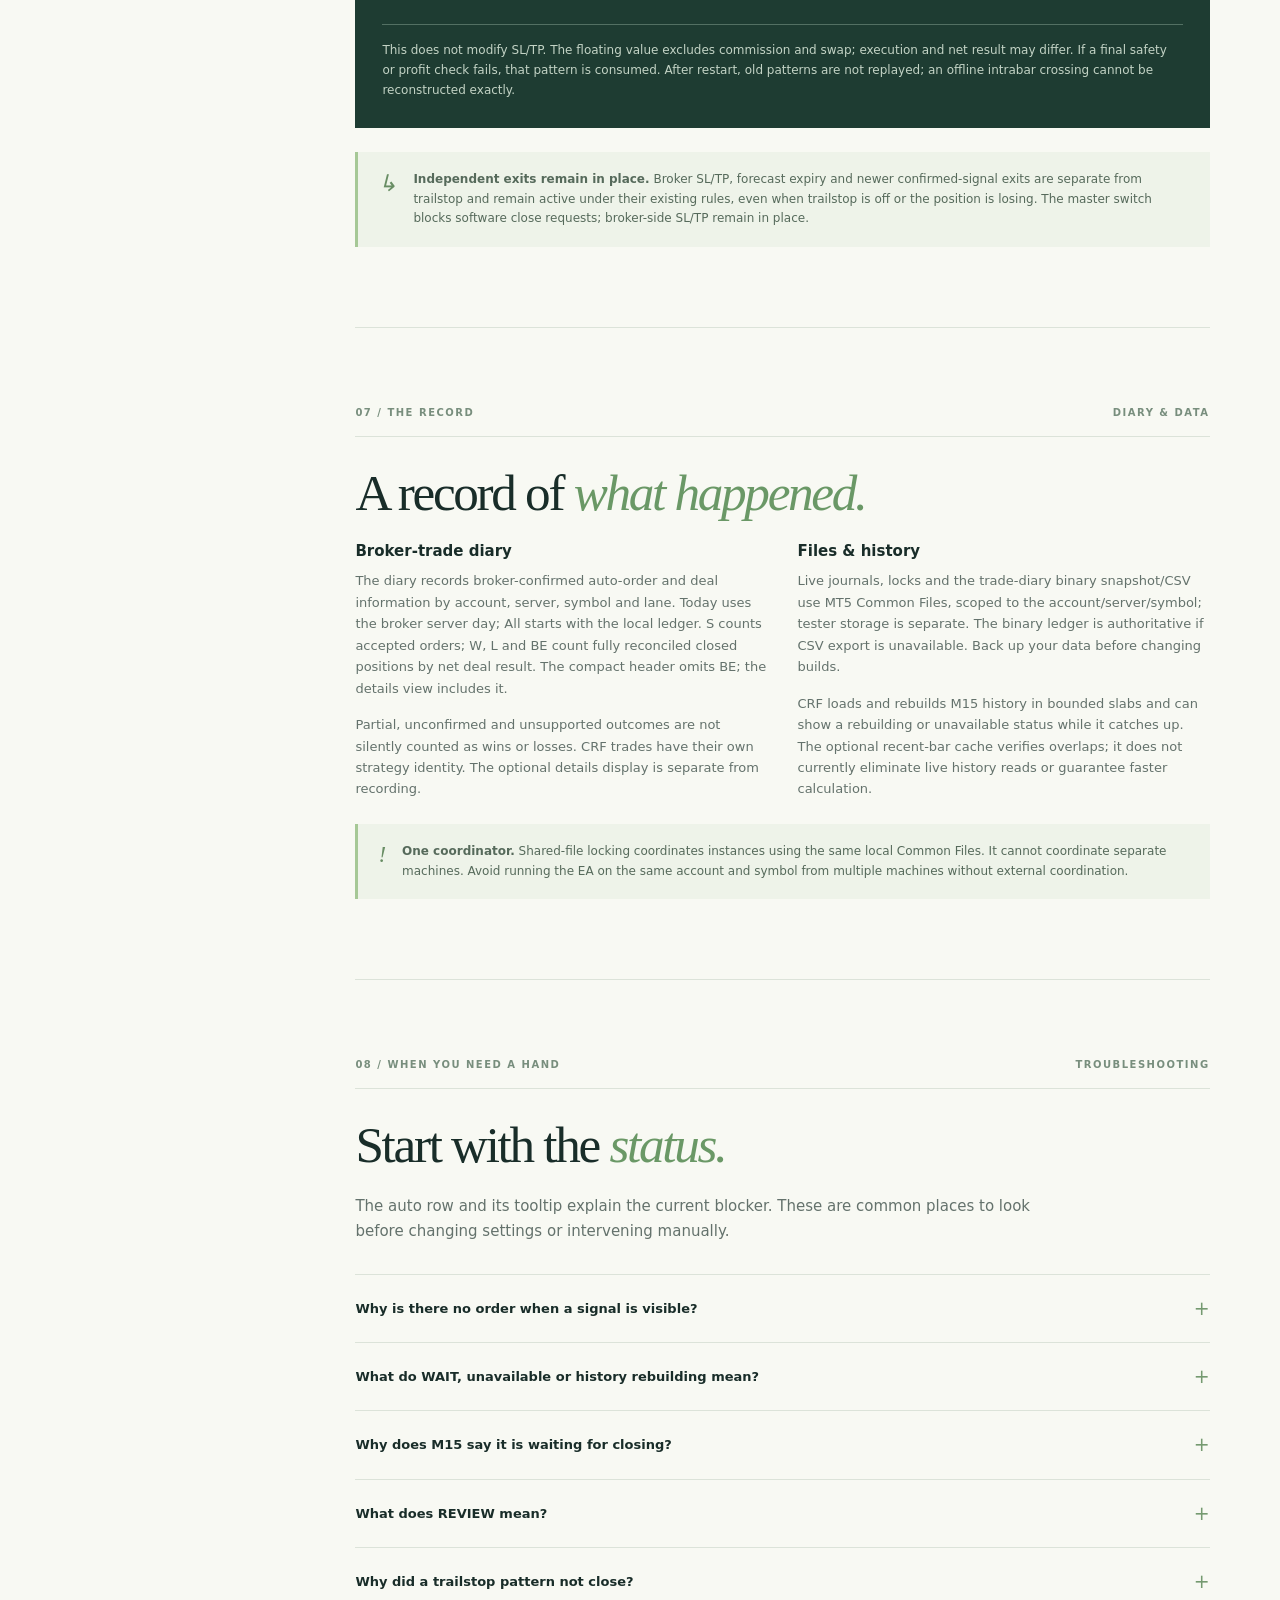
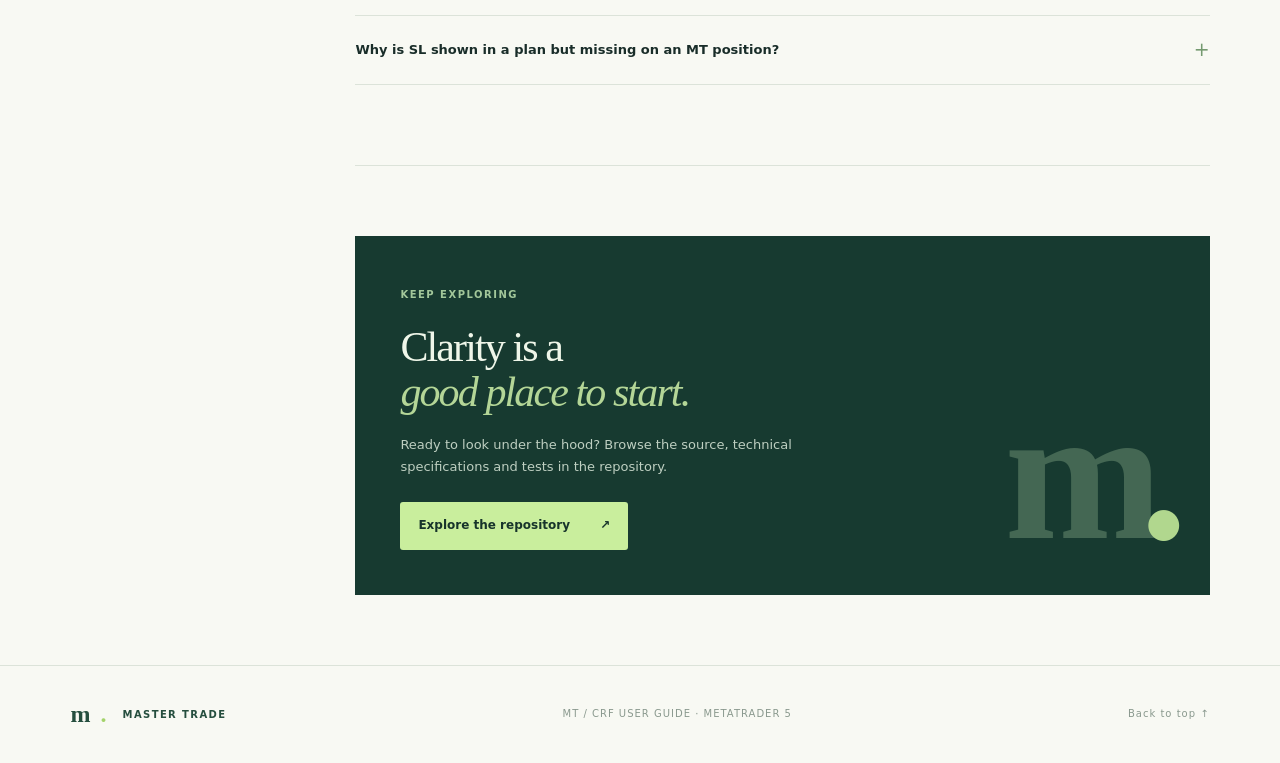
==== commit ae05f4d3: "WIP: add CRF reversal mode and optional broker stop Co-authored-by: arena-agent <297053741+arena-age" ====
--- a/docs/index.html
+++ b/docs/index.html
@@ -42,7 +42,7 @@
       <section class="section" id="start"><div class="section-kicker"><span>02 / FIRST THINGS FIRST</span><span>INSTALLATION</span></div><h2>From files to <em>first look.</em></h2><p class="section-intro">You need MetaTrader 5, MetaEditor and the source files from this repository. Keep the files together so the EA can find its includes.</p><div class="steps"><article><span>01</span><div><h3>Get the files</h3><p>Download the repository from GitHub or clone it. Copy <code>MT_CRF.mq5</code> and <strong>all</strong> <code>MT_*.mqh</code> files into the same <code>MQL5/Experts</code> folder. In MT5, use <strong>File → Open Data Folder</strong> to locate it.</p></div></article><article><span>02</span><div><h3>Compile in MetaEditor</h3><p>Open <code>MT_CRF.mq5</code> in MetaEditor and compile. Resolve any errors shown in the editor before attaching the EA. <code>MT.mq5</code> is the separate original EA.</p></div></article><article><span>03</span><div><h3>Attach &amp; observe</h3><p>Refresh the Navigator if needed, then attach MT_CRF to the desired symbol on an <strong>M5, M15 or M30</strong> chart. Allow history to synchronize and review the mode, inputs and panel. Other chart timeframes show an incompatible-chart notice.</p></div></article><article><span>04</span><div><h3>Choose when to automate</h3><p>Auto trading starts <strong>off</strong>. To test orders, use a demo account, enable the master input and the relevant MT5/EA permissions, and check the timer, account type and broker conditions. Input changes reinitialize the EA.</p></div></article></div></section>
       <section class="section" id="modes"><div class="section-kicker"><span>03 / CHOOSE YOUR VIEW</span><span>MODES</span></div><h2>Set the <em>working mode.</em></h2><p class="section-intro">The Mode input controls which strategy runs. It does not turn the master auto-trading switch on.</p><div class="mode-grid"><article class="mode-card featured"><span class="pill">DEFAULT</span><h3>MT + CRF</h3><p>All three MT lanes run. CRF scans M15 in the background and can take over the existing M15 slot when eligible. M5 and M30 continue their normal rules.</p></article><article class="mode-card"><span class="mode-index">02</span><h3>MT only</h3><p>Use native MT readings, plans and execution; CRF scanning and CRF orders are off.</p></article><article class="mode-card"><span class="mode-index">03</span><h3>CRF only</h3><p>Use the M15-shaped CRF view and execution. New native MT orders are disabled; existing exposure still requires reconciliation.</p></article></div><div class="callout"><span>↳</span><p><strong>One M15 slot, not two.</strong> In combined mode, CRF may cancel a native M15 pending order or, under its separate profitable-takeover rules, request an existing native M15 position close. It waits for broker confirmation and the next M15 close before an eligible entry. M5/M30 are not closed by this takeover.</p></div></section>
       <section class="section" id="panel"><div class="section-kicker"><span>04 / KNOW WHAT YOU'RE SEEING</span><span>THE PANEL</span></div><h2>Read the room,<br><em>then the trade.</em></h2><p class="section-intro">The chart panel separates market information, a proposed plan and actual broker execution. Values can be unavailable while data is loading or when broker information is missing.</p><div class="panel-layout"><div class="panel-text"><h3>Market readings</h3><p>Each lane uses its own closed-bar data. During CRF takeover, its M15 row reflects the CRF view instead.</p><dl class="glossary"><div><dt>GT</dt><dd>Global Trend: the broader recent trend for that timeframe.</dd></div><div><dt>CT</dt><dd>Current Trend: an adaptive, more responsive trend reading.</dd></div><div><dt>ST</dt><dd>Status: GT and CT combined. Opposite directions are <strong>CONFLICT</strong>; direction plus flat is <strong>MIXED</strong>; unavailable data is <strong>WAIT</strong>.</dd></div><div><dt>RG</dt><dd>Regime: STEADY, MIXED or CHOPPY from that lane’s history; WAIT means insufficient or invalid data.</dd></div><div><dt>PT</dt><dd>Approximate remaining life of the selected trend label, in bars: CT on M5, ST on M15 and GT on M30. <code>0b+</code> means it has passed the estimate.</dd></div><div><dt>SC / %L</dt><dd>Score from −3 to +3 and an independent estimate of the exact score’s remaining life. Neither %L nor PT is a trade-success probability.</dd></div><div><dt>SG</dt><dd>The lane’s plan signal: BUY, SELL, NONE or WAIT.</dd></div></dl></div><div class="panel-note"><span class="mini-label">THE DISTINCTION</span><h3>A plan is not<br>an order.</h3><p><strong>Trading Plans</strong> shows the calculated entry, lot, SL and TP when available. These levels are a proposal, not proof of a fill.</p><hr><p><strong>Auto Execution</strong> shows broker order/position state or the reason it is blocked. OPEN is a position; LIMIT is a pending order. A request remains subject to broker confirmation.</p><span class="panel-note-bottom">READINGS → PLAN → EXECUTION</span></div></div><div class="subsection"><h3>Other panel details</h3><div class="two-cols"><p><strong>Header &amp; settings.</strong> The header shows symbol, market state, time and Today / All trade counts. Settings show the selected input states. A closed-market view collapses to the header and next scheduled opening when available.</p><p><strong>Execution values.</strong> Entry, lot, SL, TP and floating P/L reflect broker state when available. P/L is <code>POSITION_PROFIT</code>, excluding swap and commission. TP distance uses the exit-side quote: Bid for BUY, Ask for SELL.</p><p><strong>CRF details.</strong> With CRF Details on, the separate details window includes status, pattern, candidate, data-through time, entry/trigger, SL, target, estimated move and duration, quality, follow-through, sample count, expiry, reason and last result.</p><p><strong>Chart visibility.</strong> On supported charts the EA requests that MT5 hide chart trade levels and history markers while attached, restoring prior visibility when removed. This does not alter the trades.</p></div></div></section>
-      <section class="crf-detail" aria-labelledby="plan-fields"><div class="section-kicker"><span>THE PLAN / FIELD NOTES</span><span>PLAN &amp; EXECUTION</span></div><h3 id="plan-fields">The numbers in a trade row</h3><dl class="detail-list"><div><dt>Signal &amp; style</dt><dd>BUY or SELL is direction. MARKET describes an immediate-order plan; LIMIT describes a pending-entry plan. NONE means no direction; WAIT means required data is unavailable.</dd></div><div><dt>Volume: OK / LOW / --</dt><dd>Native MT’s latest closed-bar tick-volume check. LOW can change a score-3 plan from market to limit; -- means volume is unavailable, not zero.</dd></div><div><dt>Entry &amp; lot</dt><dd>Entry is the planned or broker price, depending on the section. Lot is the requested or broker volume. CRF creates MARKET plans only. Its reference entry is the confirmation close; requests use BUY Ask or SELL Bid and the broker fill can differ. A confirmed forecast can show a manual lot preview even when auto filters block trading. It may show -- until a fresh quote and sizing data are available, then stays frozen for that plan; the quote or a later manual fill can differ. Auto execution still applies its own checks.</dd></div><div><dt>SL &amp; TP</dt><dd>The stop-loss and single take-profit price. The plan can also show estimated account-currency amounts; these are estimates, not realized results. A planned native SL is not broker protection when SL Placement is off.</dd></div><div><dt>TP distance &amp; quote</dt><dd>Distance is in price units from BUY Bid or SELL Ask to TP; a negative value means the target was passed. The execution row can also show the entry-side quote: Ask for BUY, Bid for SELL.</dd></div><div><dt>Auto state &amp; P/L</dt><dd>OPEN is a broker position; LIMIT is a pending order, not a fill. Floating P/L belongs to an open position. A CRF value marked last known is stale or cached; -- means unavailable. Blocked and REVIEW states explain why action cannot proceed.</dd></div></dl></section>
+      <section class="crf-detail" aria-labelledby="plan-fields"><div class="section-kicker"><span>THE PLAN / FIELD NOTES</span><span>PLAN &amp; EXECUTION</span></div><h3 id="plan-fields">The numbers in a trade row</h3><dl class="detail-list"><div><dt>Signal &amp; style</dt><dd>BUY or SELL is direction. MARKET describes an immediate-order plan; LIMIT describes a pending-entry plan. NONE means no direction; WAIT means required data is unavailable.</dd></div><div><dt>Volume: OK / LOW / --</dt><dd>Native MT’s latest closed-bar tick-volume check. LOW can change a score-3 plan from market to limit; -- means volume is unavailable, not zero.</dd></div><div><dt>Entry &amp; lot</dt><dd>Entry is the planned or broker price, depending on the section. Lot is the requested or broker volume. CRF creates MARKET plans only. Its reference entry is the selected signal candle close; requests use BUY Ask or SELL Bid and the broker fill can differ. A confirmed forecast can show a manual lot preview even when auto filters block trading. It may show -- until a fresh quote and sizing data are available, then stays frozen for that plan; the quote or a later manual fill can differ. Auto execution still applies its own checks.</dd></div><div><dt>SL &amp; TP</dt><dd>The stop-loss and single take-profit price. The plan can also show estimated account-currency amounts; these are estimates, not realized results. A planned native SL is not broker protection when SL Placement is off.</dd></div><div><dt>TP distance &amp; quote</dt><dd>Distance is in price units from BUY Bid or SELL Ask to TP; a negative value means the target was passed. The execution row can also show the entry-side quote: Ask for BUY, Bid for SELL.</dd></div><div><dt>Auto state &amp; P/L</dt><dd>OPEN is a broker position; LIMIT is a pending order, not a fill. Floating P/L belongs to an open position. A CRF value marked last known is stale or cached; -- means unavailable. Blocked and REVIEW states explain why action cannot proceed.</dd></div></dl></section>
       <section class="crf-detail" aria-labelledby="forecast-fields"><div class="section-kicker"><span>THE FORECAST / FIELD NOTES</span><span>CRF DETAILS</span></div><h3 id="forecast-fields">What the CRF details mean</h3><p>Turn on <strong>CRF Details</strong> to open these fields in the separate details window. When there is no active forecast, last-value labels can retain the previous forecast rather than describe a new trade.</p><dl class="detail-list"><div><dt>Direction &amp; status</dt><dd>BUY/SELL indicates a confirmed direction; a question mark denotes a pending candidate. Status describes what CRF is doing or waiting for.</dd></div><div><dt>Pattern &amp; candidate</dt><dd>The detected candle-pattern name and any candidate awaiting confirmation. A candidate is not yet a confirmed forecast.</dd></div><div><dt>Data through</dt><dd>The latest M15 bar processed by the forecast, useful when checking history and synchronization.</dd></div><div><dt>Entry / trigger, SL &amp; TP</dt><dd>Forecast reference levels: entry/trigger, stop loss and estimated target. A CRF market request uses the live executable quote, so its actual entry may differ.</dd></div><div><dt>Expected move &amp; duration</dt><dd>Historical analog-based move and typical duration estimates. The typical duration is not the hard deadline.</dd></div><div><dt>Estimate quality</dt><dd>The reference forecast’s quality classification; it is separate from the adjustable auto-entry sample and follow-through gates.</dd></div><div><dt>Follow-through / samples</dt><dd>The historical follow-through percentage and the number of comparable historical samples used in the estimate.</dd></div><div><dt>Forecast expires in</dt><dd>The remaining M15 bars to the upper duration limit, the forecast’s hard expiry. It is not a promise of a position exit price.</dd></div><div><dt>No-signal reason &amp; last result</dt><dd>Why a usable signal or estimate is unavailable, plus the latest forecast outcome or update. Forecast outcomes are distinct from broker-confirmed trade results.</dd></div></dl></section>
       <section class="section" id="inputs"><div class="section-kicker"><span>05 / THE COMPLETE REFERENCE</span><span>INPUTS</span></div><h2>Make it <em>your setup.</em></h2><p class="section-intro">Every configurable MT_CRF input, grouped by purpose. The labels below match the MT5 Inputs tab; the smaller code names help you find them in source. Defaults are the values in this repository.</p>
       <div class="input-toolbar"><label for="input-search">Find an input</label><div class="search-box"><span aria-hidden="true">⌕</span><input id="input-search" type="search" placeholder="Try “timer” or “trailstop”" autocomplete="off"></div><span id="search-count" aria-live="polite">All inputs</span></div>
@@ -50,6 +50,7 @@
         <div class="input-group"><div class="group-heading"><div><span>01</span><h3>Strategy &amp; CRF</h3></div><p>Choose the operating mode and reversal filters.</p></div>
           <article class="input-card" data-input><div><h4>Mode</h4><code>InpMode</code></div><span class="default">MT + CRF</span><p>Select <strong>MT + CRF</strong>, <strong>MT only</strong> or <strong>CRF only</strong>. See the mode cards above for which lanes and strategies are active.</p></article>
           <article class="input-card" data-input><div><h4>CRF auto minimum samples (2–50)</h4><code>InpCrfAutoMinimumSamples</code></div><span class="default">4</span><p>Minimum historical analog count for a CRF auto entry. Valid range is 2–50. This does not change the forecast’s separate six-sample reference-quality classification.</p></article>
+          <article class="input-card" data-input><div><h4>Reverse confirmation</h4><code>InpCrfReverseConfirmation</code></div><span class="default">FALSE</span><p>Off acts on a reversal after its pattern candle closes. On waits for confirmation on either of the following two closed M15 candles. Both modes retain auto-entry checks.</p></article>
           <article class="input-card" data-input><div><h4>CRF auto minimum follow-through % (1–100)</h4><code>InpCrfAutoFollowthroughPct</code></div><span class="default">15%</span><p>Minimum historical follow-through percentage required for CRF auto entry. Valid range is 1–100. This is separate from the reference forecast quality threshold.</p></article>
           <article class="input-card" data-input><div><h4>CRF trailstop</h4><code>InpCrfTrailStop</code></div><span class="default">TRUE</span><p>Enables the CRF-only, profit-checked candle exit. It requests a full close; it does not move broker SL/TP and does not trail native MT positions. See <a href="#trailstop">the exact rule</a>.</p></article>
           <article class="input-card" data-input><div><h4>CRF risk bypass</h4><code>InpCrfRiskBypass</code></div><span class="default">FALSE</span><p>When true, bypasses CRF forecast and live-entry reward/risk thresholds and uses the CRF balance-based lot ladder. Sample and follow-through gates, mandatory SL/TP, spread, broker and takeover-cost checks still apply. Does not change native MT sizing.</p></article>
@@ -58,7 +59,7 @@
         </div>
         <div class="input-group"><div class="group-heading"><div><span>02</span><h3>Trading &amp; risk</h3></div><p>Control permission, protection and position size.</p></div>
           <article class="input-card" data-input><div><h4>Auto trading</h4><code>InpAutoTrading</code></div><span class="default">FALSE</span><p>Master switch for new MT and CRF orders and software-close requests. Off blocks those requests and requests cancellation of owned native pending orders; open positions remain subject to their existing broker SL/TP. It does not close open positions simply because it is switched off.</p></article>
-          <article class="input-card" data-input><div><h4>Stop Loss Placement</h4><code>InpPlaceStopLoss</code></div><span class="default">FALSE</span><p>Controls broker SL placement for <strong>new native MT</strong> orders. Off still shows a planned SL for sizing and validation, but it is not a protective broker stop. CRF orders always require broker SL and TP regardless of this setting. Existing positions are not modified by changing it.</p></article>
+          <article class="input-card" data-input><div><h4>Stop Loss Placement</h4><code>InpPlaceStopLoss</code></div><span class="default">FALSE</span><p>Controls broker SL placement for <strong>new MT and CRF</strong> orders. Off still shows a planned SL for sizing and validation, but it is not a protective broker stop. CRF orders still require broker TP. Existing positions are not modified by changing it.</p></article>
           <article class="input-card" data-input><div><h4>Bypass Risk</h4><code>InpBypassRisk</code></div><span class="default">FALSE</span><p>Uses a balance-based lot ladder instead of normal stop-distance risk sizing. Native MT applies its score-3 multiplier; CRF uses its own balance ladder without the MT-score multiplier. This shared switch does <strong>not</strong> bypass CRF reward/risk filters; CRF risk bypass is separate.</p></article>
           <article class="input-card" data-input><div><h4>Minimum Lot use</h4><code>InpMinimumLot</code></div><span class="default">FALSE</span><p>When true, request the broker’s minimum lot, subject to broker and execution checks. Otherwise normal sizing targets 0.5% of equity using the planned stop; valid calculated sizes below the broker minimum are rounded up to that minimum. Broker min/max/step still apply.</p></article>
         </div>
@@ -83,11 +84,11 @@
         </div>
         <div class="input-group"><div class="group-heading"><div><span>05</span><h3>Diary display</h3></div><p>Control what is shown, not what is recorded.</p></div><article class="input-card" data-input><div><h4>Show diary Details</h4><code>InpShowDetails</code></div><span class="default">FALSE</span><p>Opens the separate trade-diary details view. Hiding it does not turn off diary recording. It is independent of the CRF Details input.</p></article></div>
       </div><p class="no-results" id="no-results" hidden>No matching input. Try a different term or clear the search.</p><p class="footnote">CRF forecast calibration constants such as historical lookback and reference quality are internal constants, not additional Inputs-tab controls.</p></section>
-      <section class="section" id="execution"><div class="section-kicker"><span>06 / HOW IT WORKS</span><span>EXECUTION &amp; EXITS</span></div><h2>From signal to <em>broker.</em></h2><p class="section-intro">The EA checks permissions and broker state before it sends an order. A broker-confirmed state, not a chart touch or a successful send alone, determines what actually happened.</p><div class="flow"><div><span>01</span><strong>Signal</strong><small>Closed-bar reading or confirmed CRF forecast</small></div><div><span>02</span><strong>Checks</strong><small>Inputs, history, market, quote and broker</small></div><div><span>03</span><strong>Request</strong><small>Pre-check and durable intent before send</small></div><div><span>04</span><strong>Reconcile</strong><small>Wait for broker orders, positions and deals</small></div></div><div class="two-cols execution-copy"><div><h3>Native MT orders</h3><p>A qualifying ±3 score uses a market-style plan unless volume is weak; ±2 uses a limit. Pending limits are managed, can be cancelled when conditions change and expire after three completed own-timeframe bars. A confirmed cancellation or close is followed by a wait for the next close on that timeframe before replacement.</p></div><div><h3>CRF orders</h3><p>CRF uses M15 closed-bar confirmation, historical filters and market requests with one mandatory broker SL and TP. Live quote, spread, broker support, account permissions and reward/risk checks apply. Entries require a retail hedging account and a free, reconciled M15 slot.</p></div></div>
-      <div class="trail-card" id="trailstop"><div class="trail-head"><div><span class="mini-label">CRF-ONLY EXIT / DEFAULT ON</span><h3>How CRF trailstop works</h3></div><span class="trail-symbol">↘</span></div><div class="trail-columns"><div><span>01 / ACTIVATE</span><p>At the earlier of <strong>two completed M15 candles</strong> (the fill candle counts as the first) or the exit quote reaching <strong>50%</strong> of actual entry-to-TP distance. BUY uses Bid; SELL uses Ask. The activation candle becomes the reference.</p></div><div><span>02 / LOOK FOR TWO</span><p>For BUY, each of the next two completed candles must open <strong>below the previous close</strong> and close below its own open. For SELL, both comparisons are reversed. Equality does not qualify; later pairs may qualify.</p></div><div><span>03 / CHECK PROFIT</span><p>At a qualifying pattern, broker floating <code>POSITION_PROFIT</code> must be strictly positive. Zero or loss skips that pattern. A close request is checked again for profit and safety, sent for the full position and reconciled with the broker.</p></div></div><div class="trail-footer">This does not modify SL/TP. The floating value excludes commission and swap; execution and net result may differ. If a final safety or profit check fails, that pattern is consumed. After restart, old patterns are not replayed; an offline intrabar crossing cannot be reconstructed exactly.</div></div>
+      <section class="section" id="execution"><div class="section-kicker"><span>06 / HOW IT WORKS</span><span>EXECUTION &amp; EXITS</span></div><h2>From signal to <em>broker.</em></h2><p class="section-intro">The EA checks permissions and broker state before it sends an order. A broker-confirmed state, not a chart touch or a successful send alone, determines what actually happened.</p><div class="flow"><div><span>01</span><strong>Signal</strong><small>Closed-bar reading or confirmed CRF forecast</small></div><div><span>02</span><strong>Checks</strong><small>Inputs, history, market, quote and broker</small></div><div><span>03</span><strong>Request</strong><small>Pre-check and durable intent before send</small></div><div><span>04</span><strong>Reconcile</strong><small>Wait for broker orders, positions and deals</small></div></div><div class="two-cols execution-copy"><div><h3>Native MT orders</h3><p>A qualifying ±3 score uses a market-style plan unless volume is weak; ±2 uses a limit. Pending limits are managed, can be cancelled when conditions change and expire after three completed own-timeframe bars. A confirmed cancellation or close is followed by a wait for the next close on that timeframe before replacement.</p></div><div><h3>CRF orders</h3><p>CRF uses closed M15 reversal signals, optional confirmation, historical filters and market requests with a mandatory broker TP. Broker SL follows Stop Loss Placement. Live quote, spread, broker support, account permissions and reward/risk checks apply. Entries require a retail hedging account and a free, reconciled M15 slot.</p></div></div>
+      <div class="trail-card" id="trailstop"><div class="trail-head"><div><span class="mini-label">CRF-ONLY EXIT / DEFAULT ON</span><h3>How CRF trailstop works</h3></div><span class="trail-symbol">↘</span></div><div class="trail-columns"><div><span>01 / ACTIVATE</span><p>At the earlier of <strong>two completed M15 candles</strong> (the fill candle counts as the first) or the exit quote reaching <strong>50%</strong> of actual entry-to-TP distance. BUY uses Bid; SELL uses Ask. The activation candle becomes the reference.</p></div><div><span>02 / LOOK FOR TWO</span><p>For BUY, each of the next two completed candles must open <strong>at or below the previous close</strong> and close below its own open. For SELL, both comparisons are reversed. The candle body must still be adverse; later pairs may qualify.</p></div><div><span>03 / CHECK PROFIT</span><p>At a qualifying pattern, broker floating <code>POSITION_PROFIT</code> must be strictly positive. Zero or loss skips that pattern. A close request is checked again for profit and safety, sent for the full position and reconciled with the broker.</p></div></div><div class="trail-footer">This does not modify SL/TP. The floating value excludes commission and swap; execution and net result may differ. If a final safety or profit check fails, that pattern is consumed. After restart, old patterns are not replayed; an offline intrabar crossing cannot be reconstructed exactly.</div></div>
       <div class="callout"><span>↳</span><p><strong>Independent exits remain in place.</strong> Broker SL/TP, forecast expiry and newer confirmed-signal exits are separate from trailstop and remain active under their existing rules, even when trailstop is off or the position is losing. The master switch blocks software close requests; broker-side SL/TP remain in place.</p></div></section>
       <section class="section" id="diary"><div class="section-kicker"><span>07 / THE RECORD</span><span>DIARY &amp; DATA</span></div><h2>A record of <em>what happened.</em></h2><div class="two-cols"><div><h3>Broker-trade diary</h3><p>The diary records broker-confirmed auto-order and deal information by account, server, symbol and lane. Today uses the broker server day; All starts with the local ledger. S counts accepted orders; W, L and BE count fully reconciled closed positions by net deal result. The compact header omits BE; the details view includes it.</p><p>Partial, unconfirmed and unsupported outcomes are not silently counted as wins or losses. CRF trades have their own strategy identity. The optional details display is separate from recording.</p></div><div><h3>Files &amp; history</h3><p>Live journals, locks and the trade-diary binary snapshot/CSV use MT5 Common Files, scoped to the account/server/symbol; tester storage is separate. The binary ledger is authoritative if CSV export is unavailable. Back up your data before changing builds.</p><p>CRF loads and rebuilds M15 history in bounded slabs and can show a rebuilding or unavailable status while it catches up. The optional recent-bar cache verifies overlaps; it does not currently eliminate live history reads or guarantee faster calculation.</p></div></div><div class="callout"><span>!</span><p><strong>One coordinator.</strong> Shared-file locking coordinates instances using the same local Common Files. It cannot coordinate separate machines. Avoid running the EA on the same account and symbol from multiple machines without external coordination.</p></div></section>
-      <section class="section" id="help"><div class="section-kicker"><span>08 / WHEN YOU NEED A HAND</span><span>TROUBLESHOOTING</span></div><h2>Start with the <em>status.</em></h2><p class="section-intro">The auto row and its tooltip explain the current blocker. These are common places to look before changing settings or intervening manually.</p><div class="faq"><details><summary>Why is there no order when a signal is visible?<span>+</span></summary><p>A signal or forecast is not an order. Check master Auto Trading, mode, the relevant native lane switch, daily timer, MT5 and account permissions, current market state, fresh quote, spread, history, CRF sample/follow-through and reward/risk filters, account type and M15 slot. The displayed blocker provides the next clue.</p></details><details><summary>What do WAIT, unavailable or history rebuilding mean?<span>+</span></summary><p>Required readings or bars are not yet available, valid or synchronized. Give MT5 time to load the symbol’s history and inspect the Experts log. CRF chart history rebuilds incrementally; MT5’s available history and max-bars settings still matter. A missing reading is not a neutral signal.</p></details><details><summary>Why does M15 say it is waiting for closing?<span>+</span></summary><p>In combined mode, CRF may need the native M15 slot. An existing MT position is closed for takeover only if the specific input is enabled and the verified profit exceeds the cost buffer with all other checks passing; otherwise CRF waits. Pending cancellation and position closure must be confirmed by the broker, then the next M15 close is required.</p></details><details><summary>What does REVIEW mean?<span>+</span></summary><p>The EA cannot safely establish state—for example because of an ambiguous request, multiple exposures, incomplete broker history, missing protection, a journal or lock problem. Inspect the broker orders and positions, the details/tooltip and Experts log. Do not assume a request filled or repeatedly submit replacements.</p></details><details><summary>Why did a trailstop pattern not close?<span>+</span></summary><p>Check that the position is CRF, trailstop and master Auto Trading are on, activation occurred, and both strict candle comparisons passed. Profit must be positive at the check. Missing data, a failed safety/broker check, or a pattern skipped at zero/loss can prevent a request. Expiry and replacement exits operate separately.</p></details><details><summary>Why is SL shown in a plan but missing on an MT position?<span>+</span></summary><p>Stop Loss Placement defaults to false for native MT orders. The plan’s SL can still be used for sizing and validation, but it is not a broker protective stop. The auto row highlights a missing SL. CRF orders require their own broker SL and TP.</p></details></div></section>
+      <section class="section" id="help"><div class="section-kicker"><span>08 / WHEN YOU NEED A HAND</span><span>TROUBLESHOOTING</span></div><h2>Start with the <em>status.</em></h2><p class="section-intro">The auto row and its tooltip explain the current blocker. These are common places to look before changing settings or intervening manually.</p><div class="faq"><details><summary>Why is there no order when a signal is visible?<span>+</span></summary><p>A signal or forecast is not an order. Check master Auto Trading, mode, the relevant native lane switch, daily timer, MT5 and account permissions, current market state, fresh quote, spread, history, CRF sample/follow-through and reward/risk filters, account type and M15 slot. The displayed blocker provides the next clue.</p></details><details><summary>What do WAIT, unavailable or history rebuilding mean?<span>+</span></summary><p>Required readings or bars are not yet available, valid or synchronized. Give MT5 time to load the symbol’s history and inspect the Experts log. CRF chart history rebuilds incrementally; MT5’s available history and max-bars settings still matter. A missing reading is not a neutral signal.</p></details><details><summary>Why does M15 say it is waiting for closing?<span>+</span></summary><p>In combined mode, CRF may need the native M15 slot. An existing MT position is closed for takeover only if the specific input is enabled and the verified profit exceeds the cost buffer with all other checks passing; otherwise CRF waits. Pending cancellation and position closure must be confirmed by the broker, then the next M15 close is required.</p></details><details><summary>What does REVIEW mean?<span>+</span></summary><p>The EA cannot safely establish state—for example because of an ambiguous request, multiple exposures, incomplete broker history, missing protection, a journal or lock problem. Inspect the broker orders and positions, the details/tooltip and Experts log. Do not assume a request filled or repeatedly submit replacements.</p></details><details><summary>Why did a trailstop pattern not close?<span>+</span></summary><p>Check that the position is CRF, trailstop and master Auto Trading are on, activation occurred, and both candle comparisons passed, including strictly adverse bodies. Profit must be positive at the check. Missing data, a failed safety/broker check, or a pattern skipped at zero/loss can prevent a request. Expiry and replacement exits operate separately.</p></details><details><summary>Why is SL shown in a plan but missing on an MT position?<span>+</span></summary><p>Stop Loss Placement defaults to false for native MT orders. The plan’s SL can still be used for sizing and validation, but it is not a broker protective stop. The auto row highlights a missing SL. The same setting applies to new CRF orders; CRF still requires broker TP.</p></details></div></section>
       <section class="closing"><div><span class="mini-label">KEEP EXPLORING</span><h2>Clarity is a<br><em>good place to start.</em></h2><p>Ready to look under the hood? Browse the source, technical specifications and tests in the repository.</p><a class="button button-lime" href="https://github.com/hamamun/MT">Explore the repository <span aria-hidden="true">↗</span></a></div><span class="closing-mark" aria-hidden="true">m<span>.</span></span></section>
     </div>
   </div>
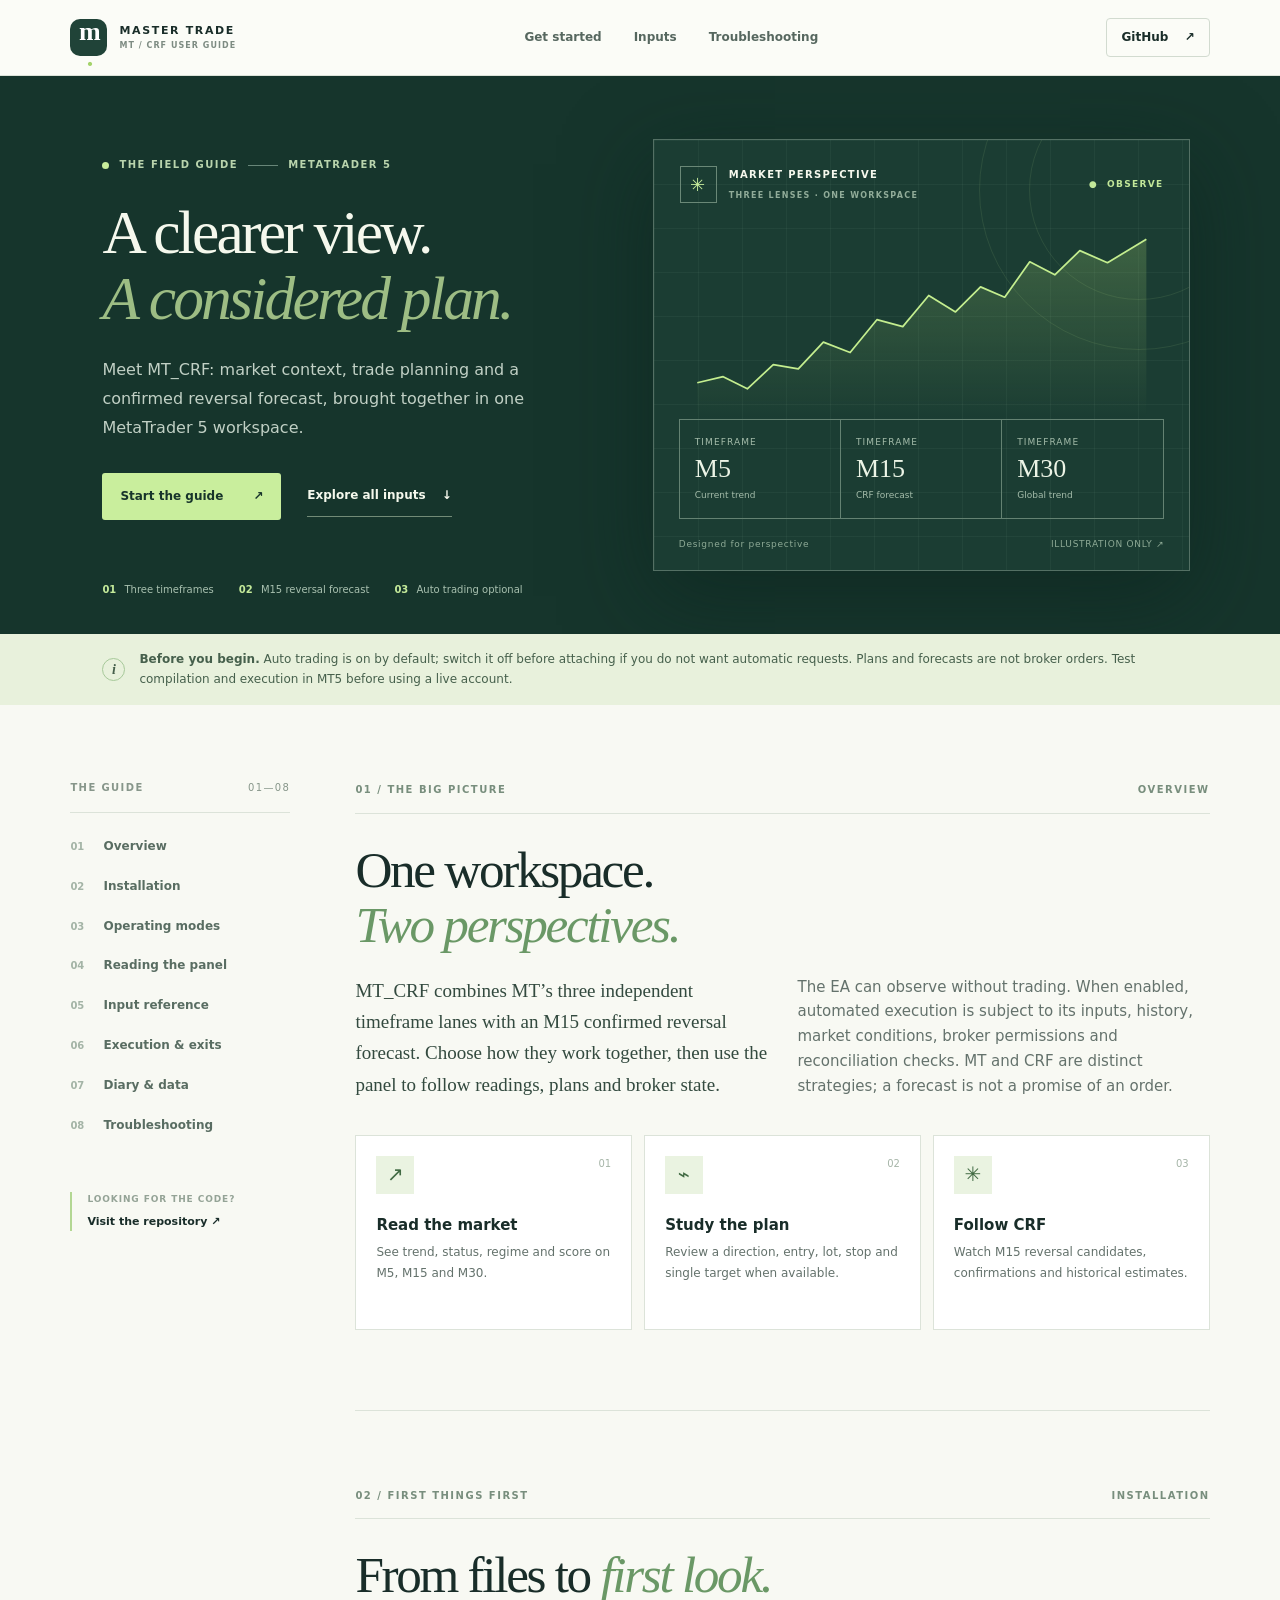
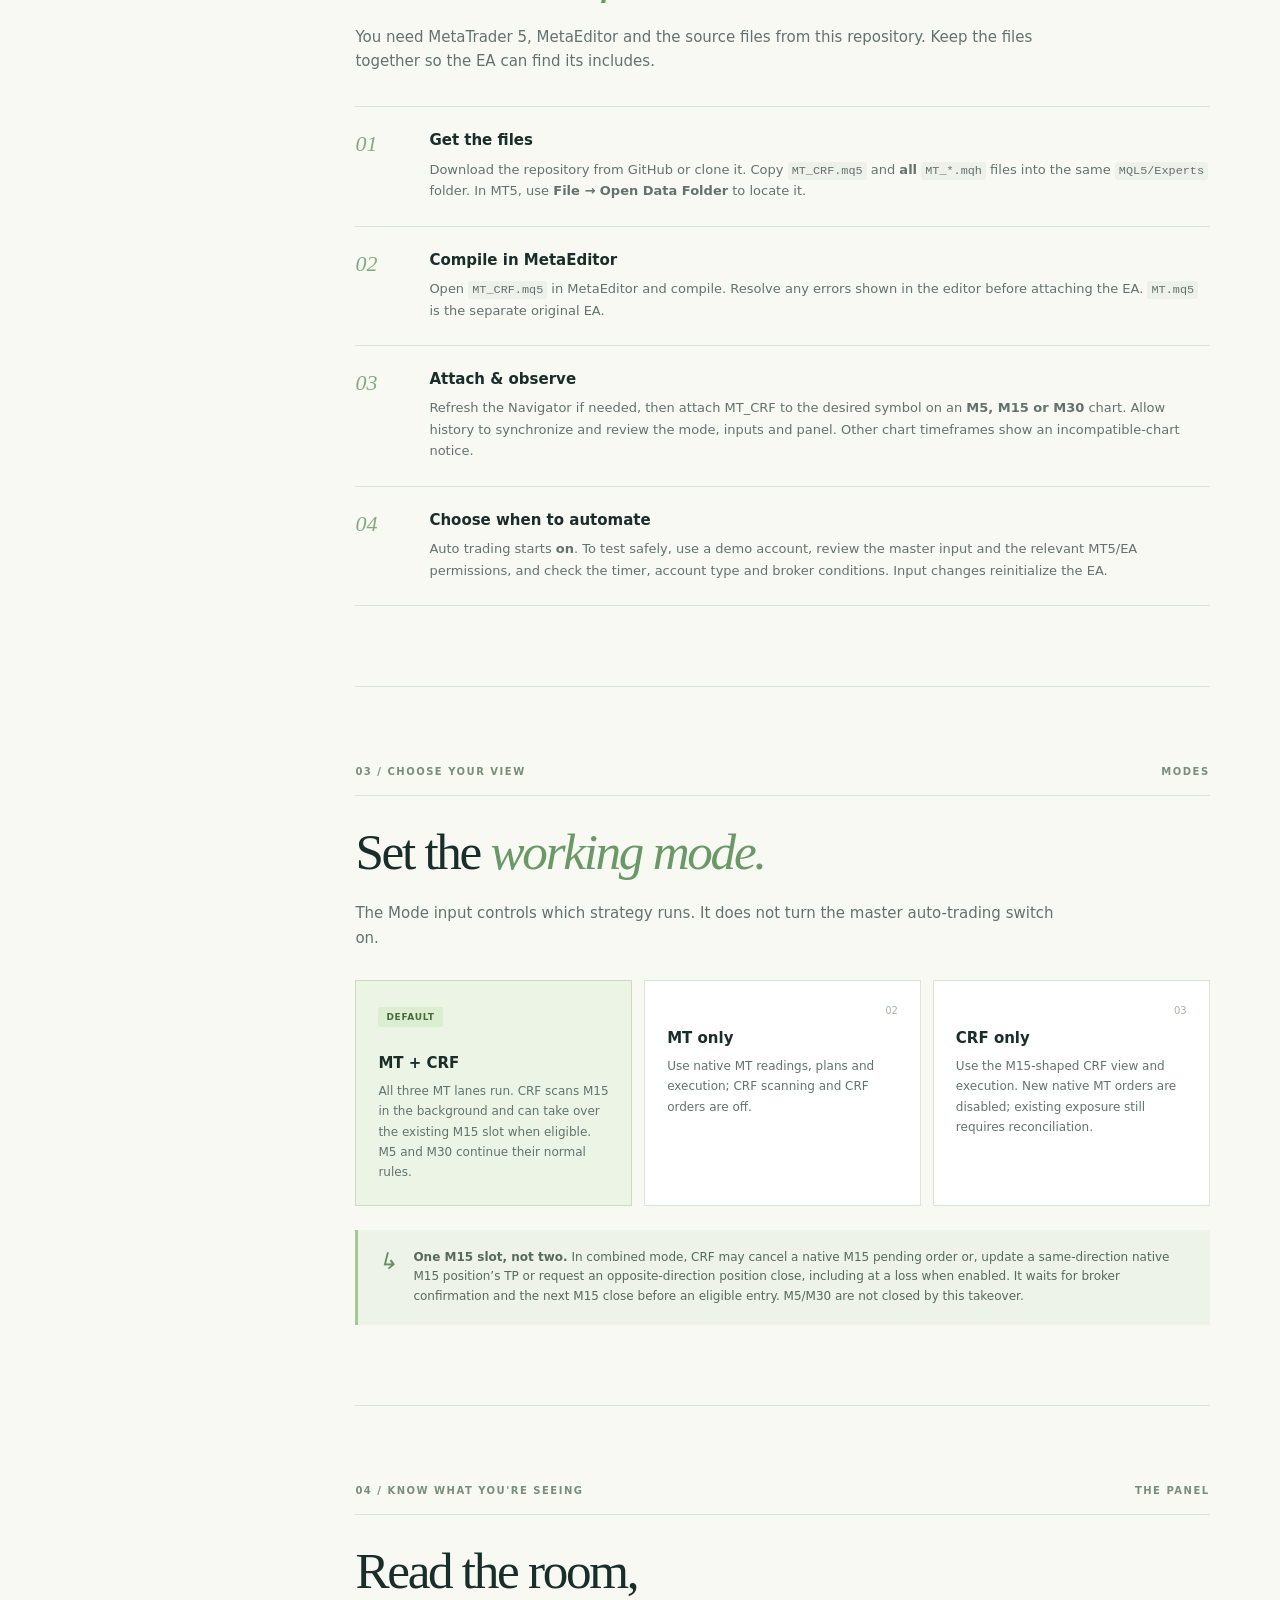
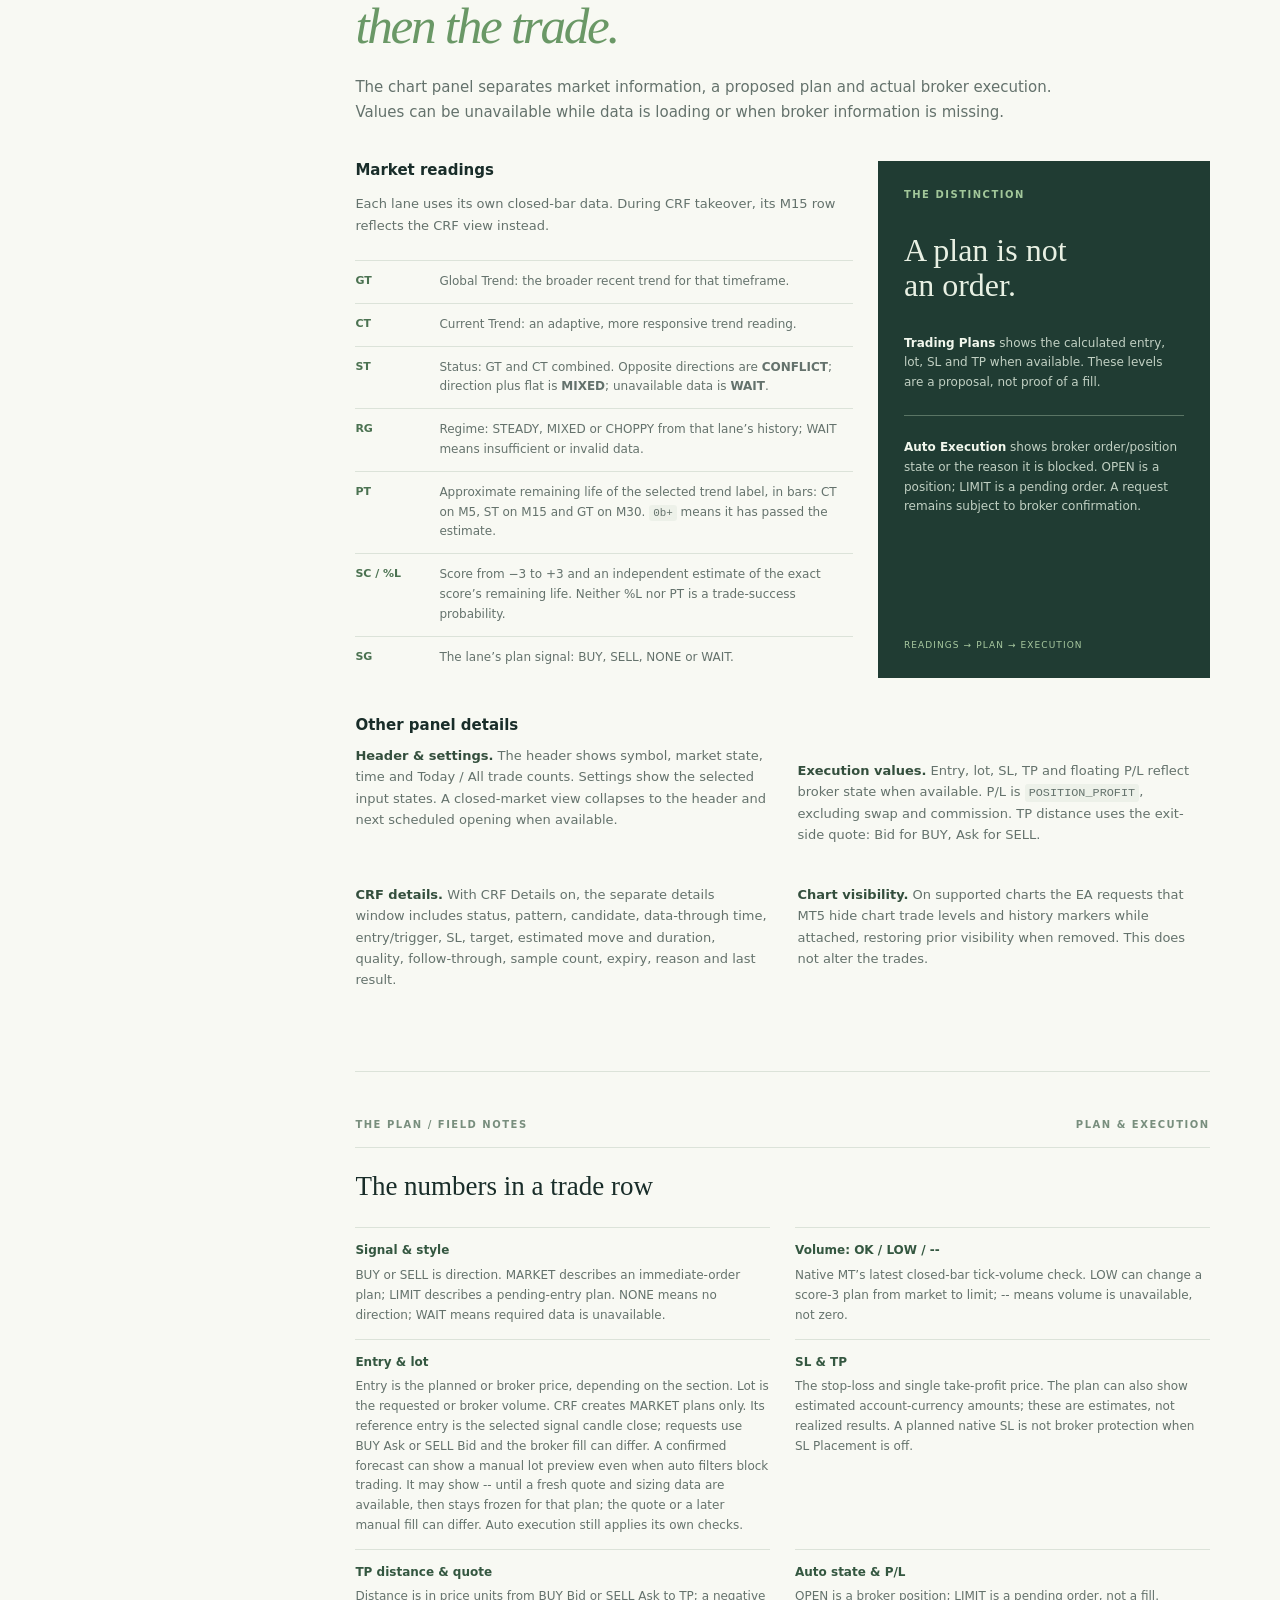
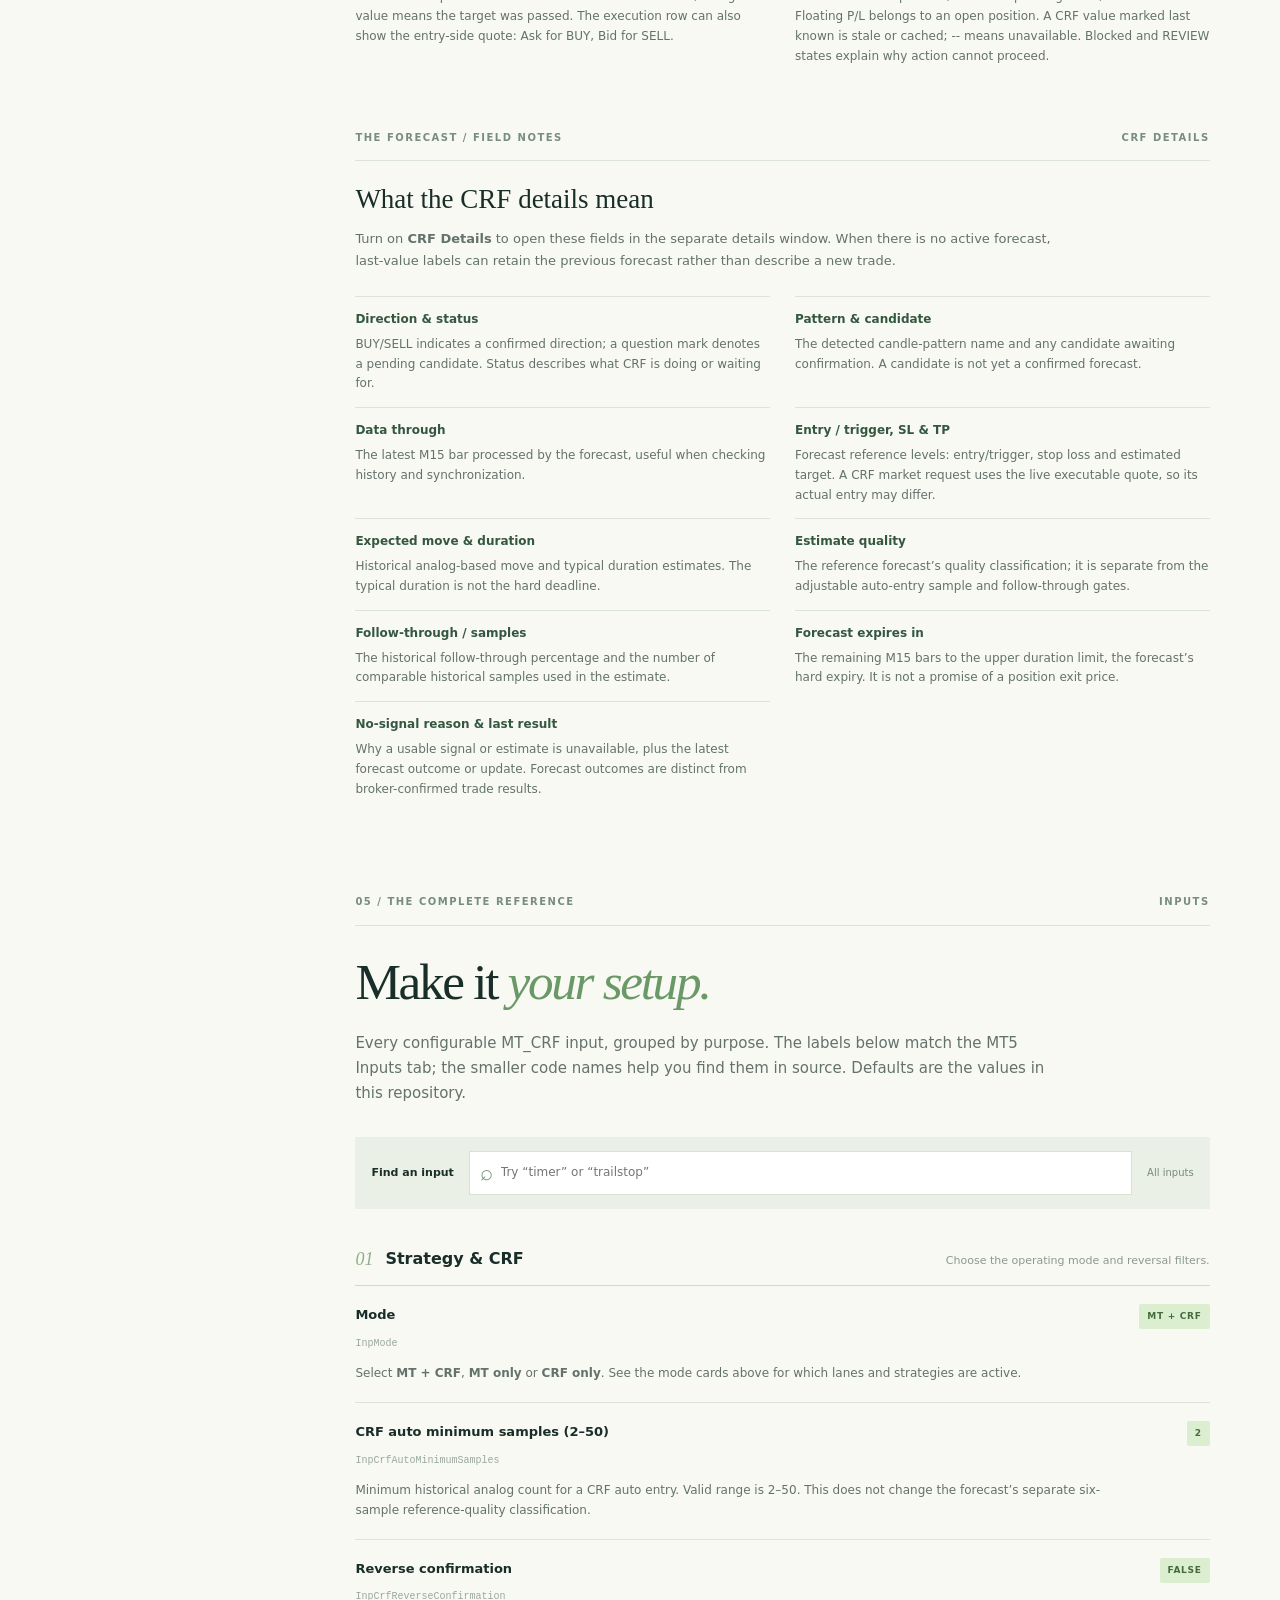
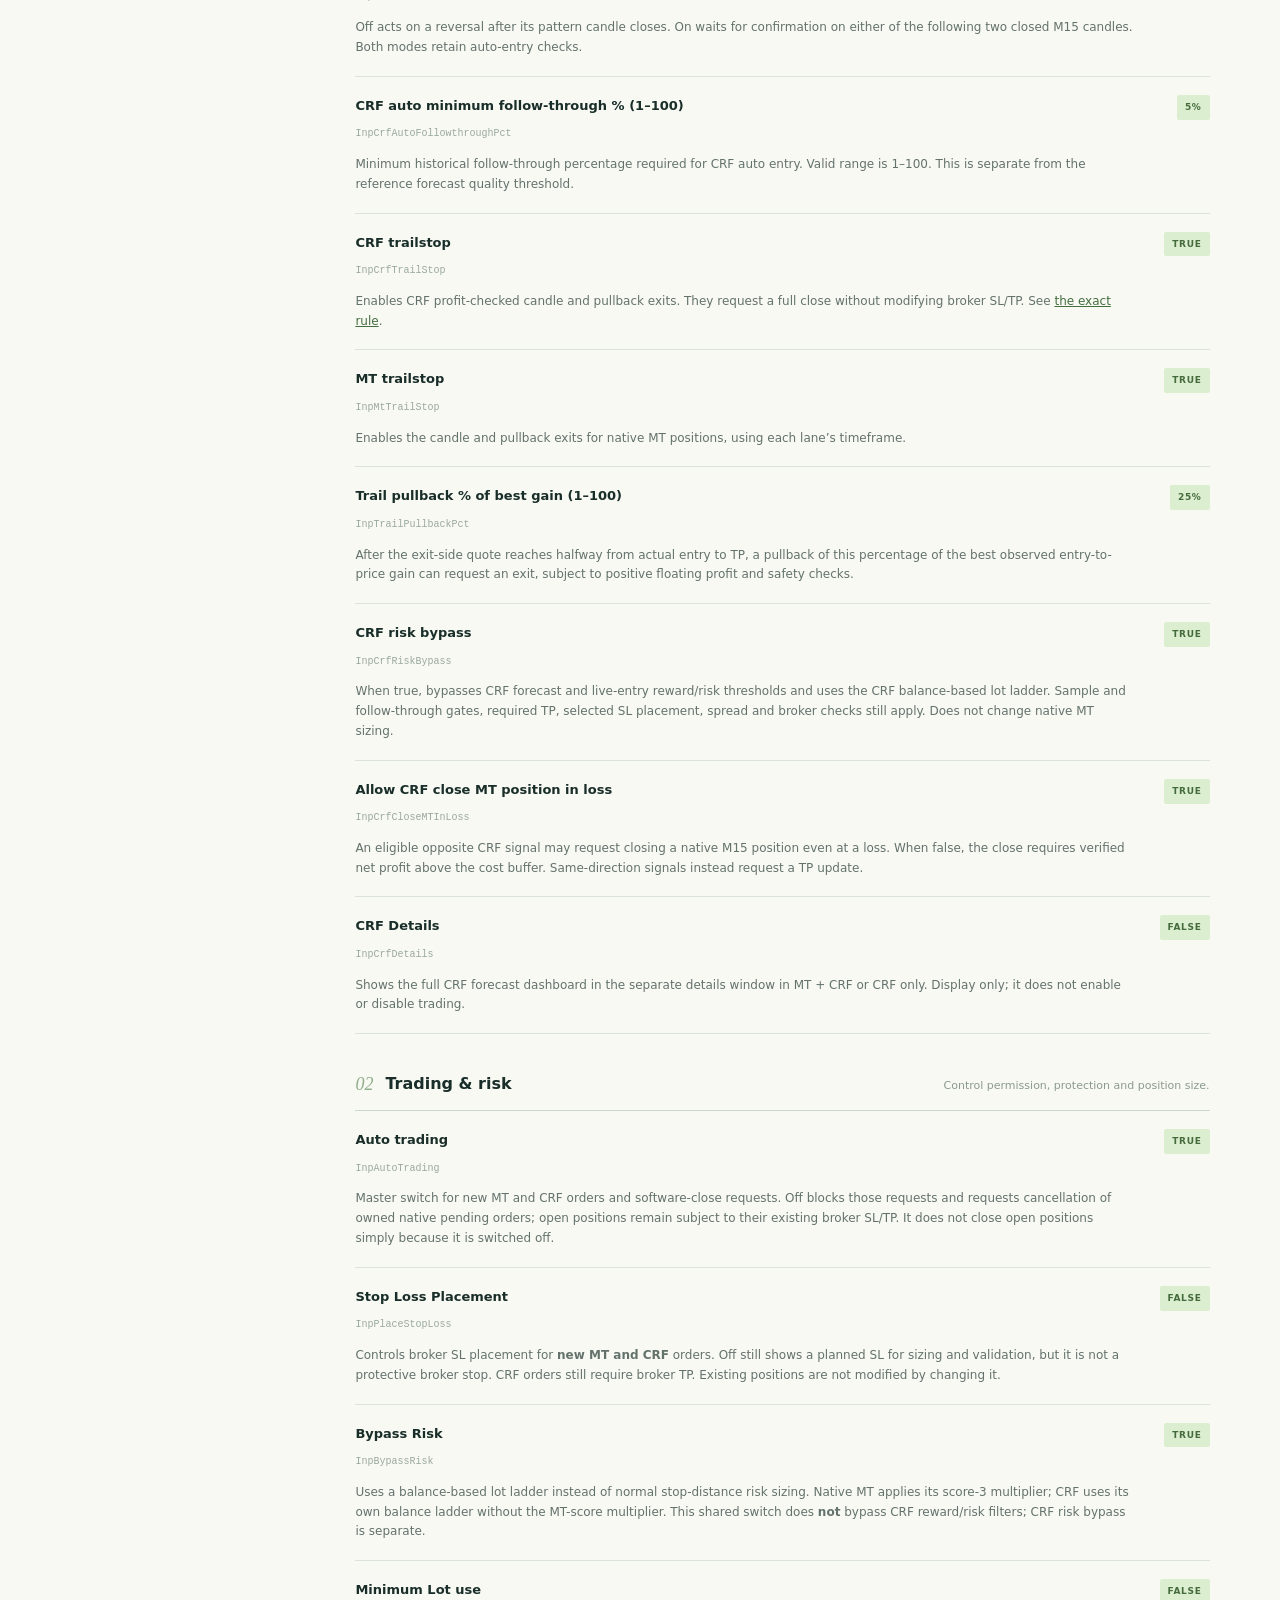
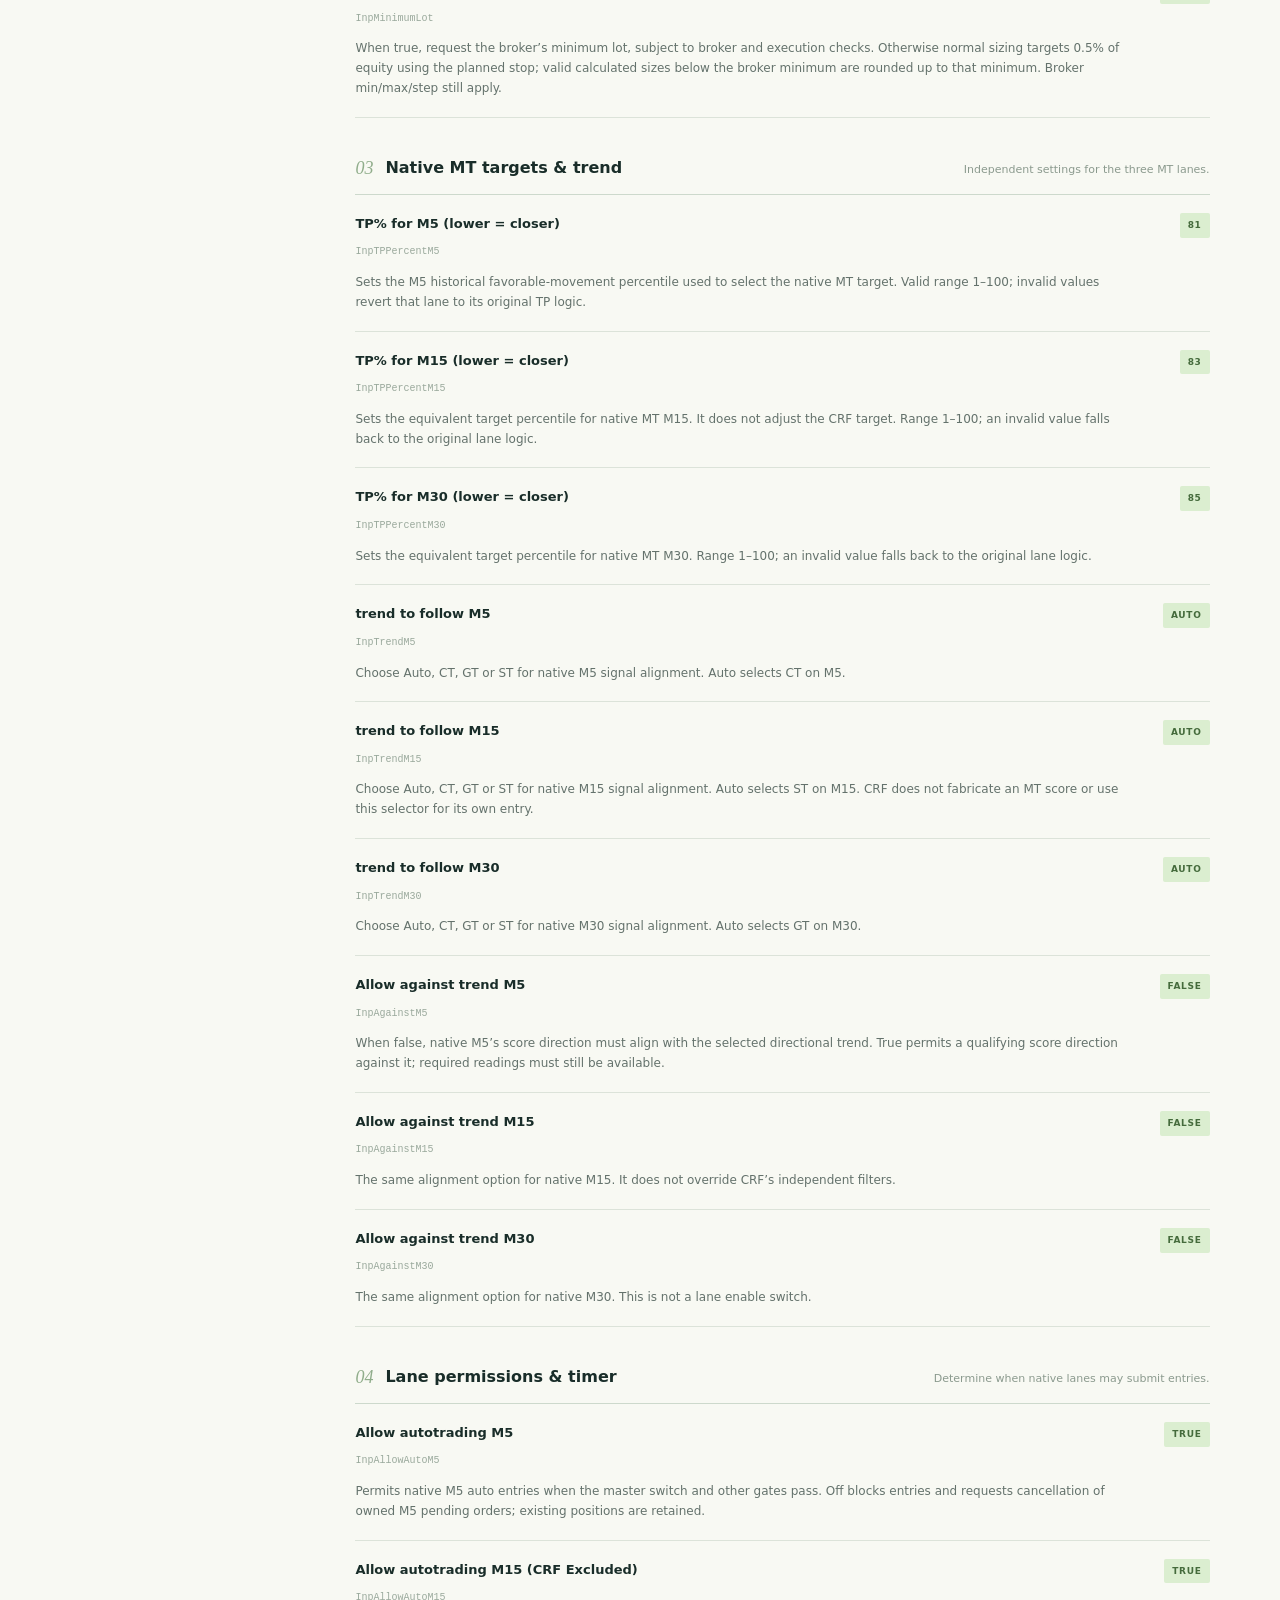
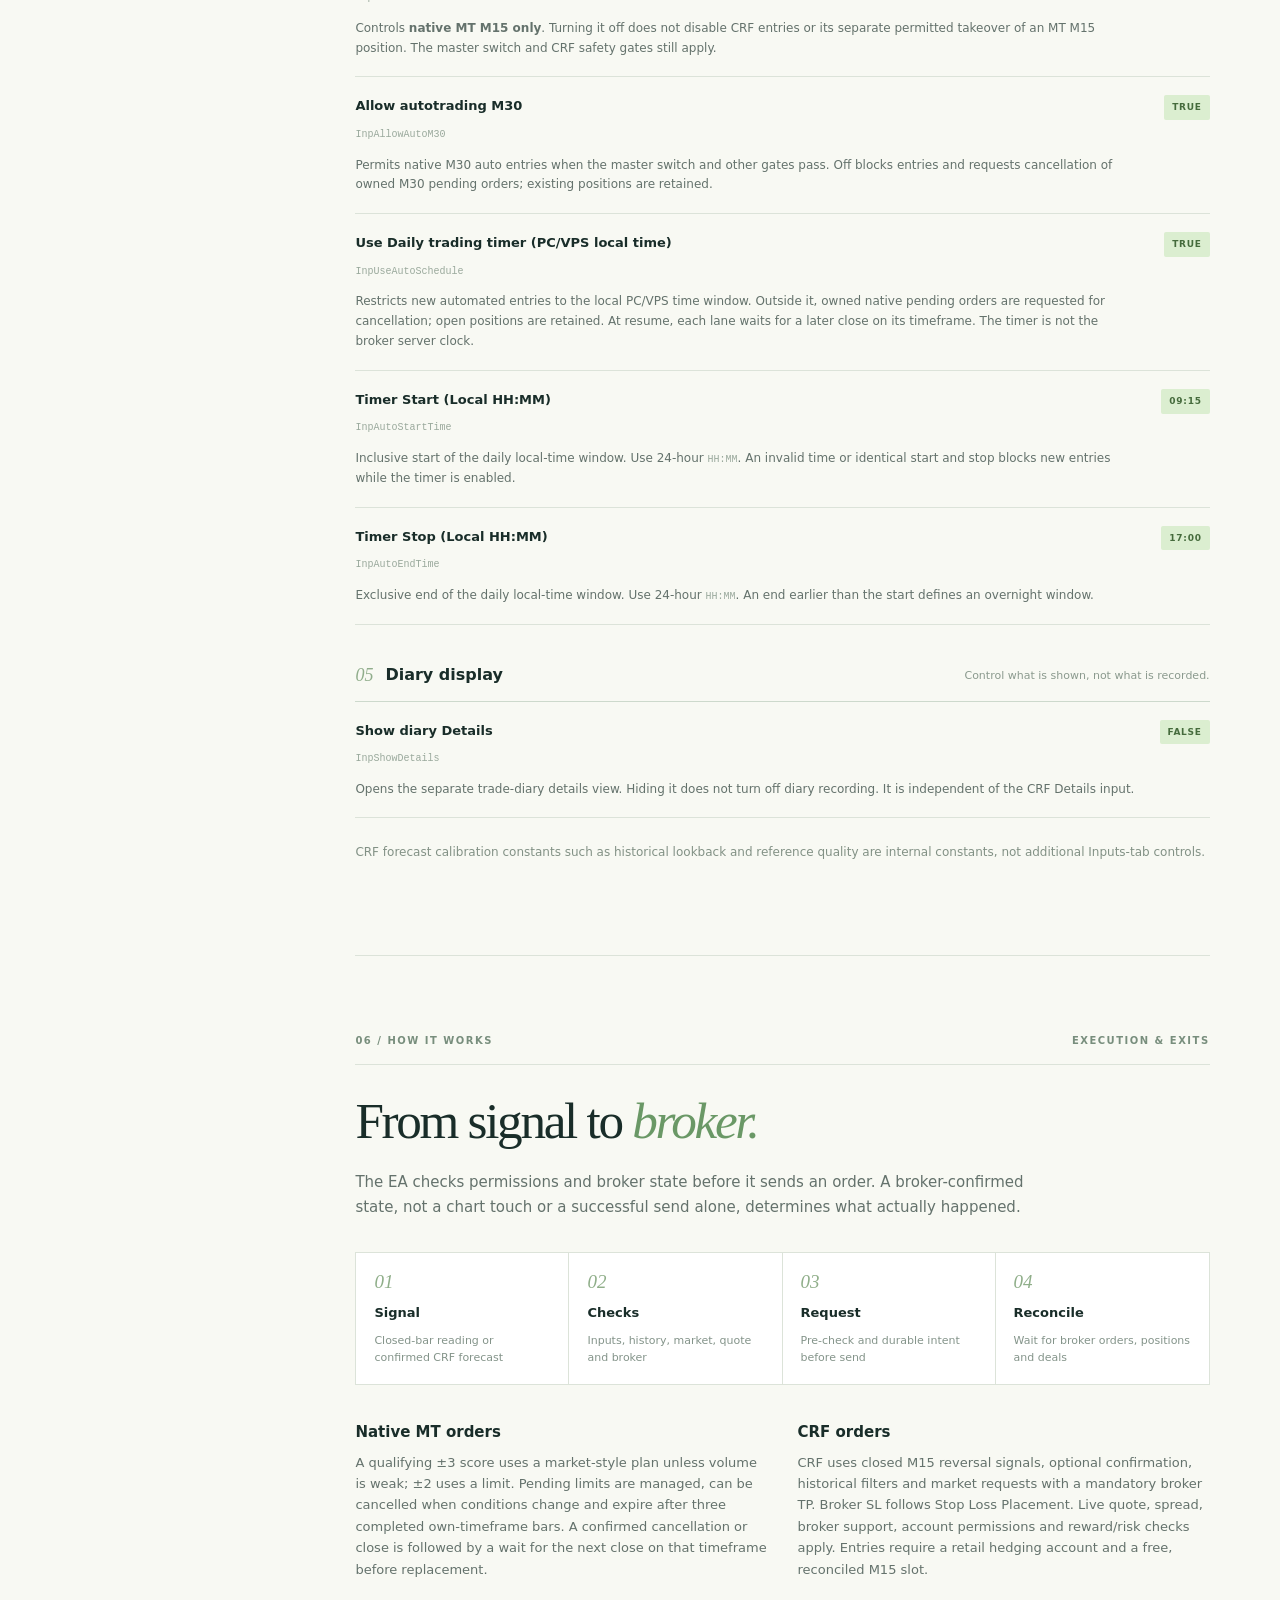
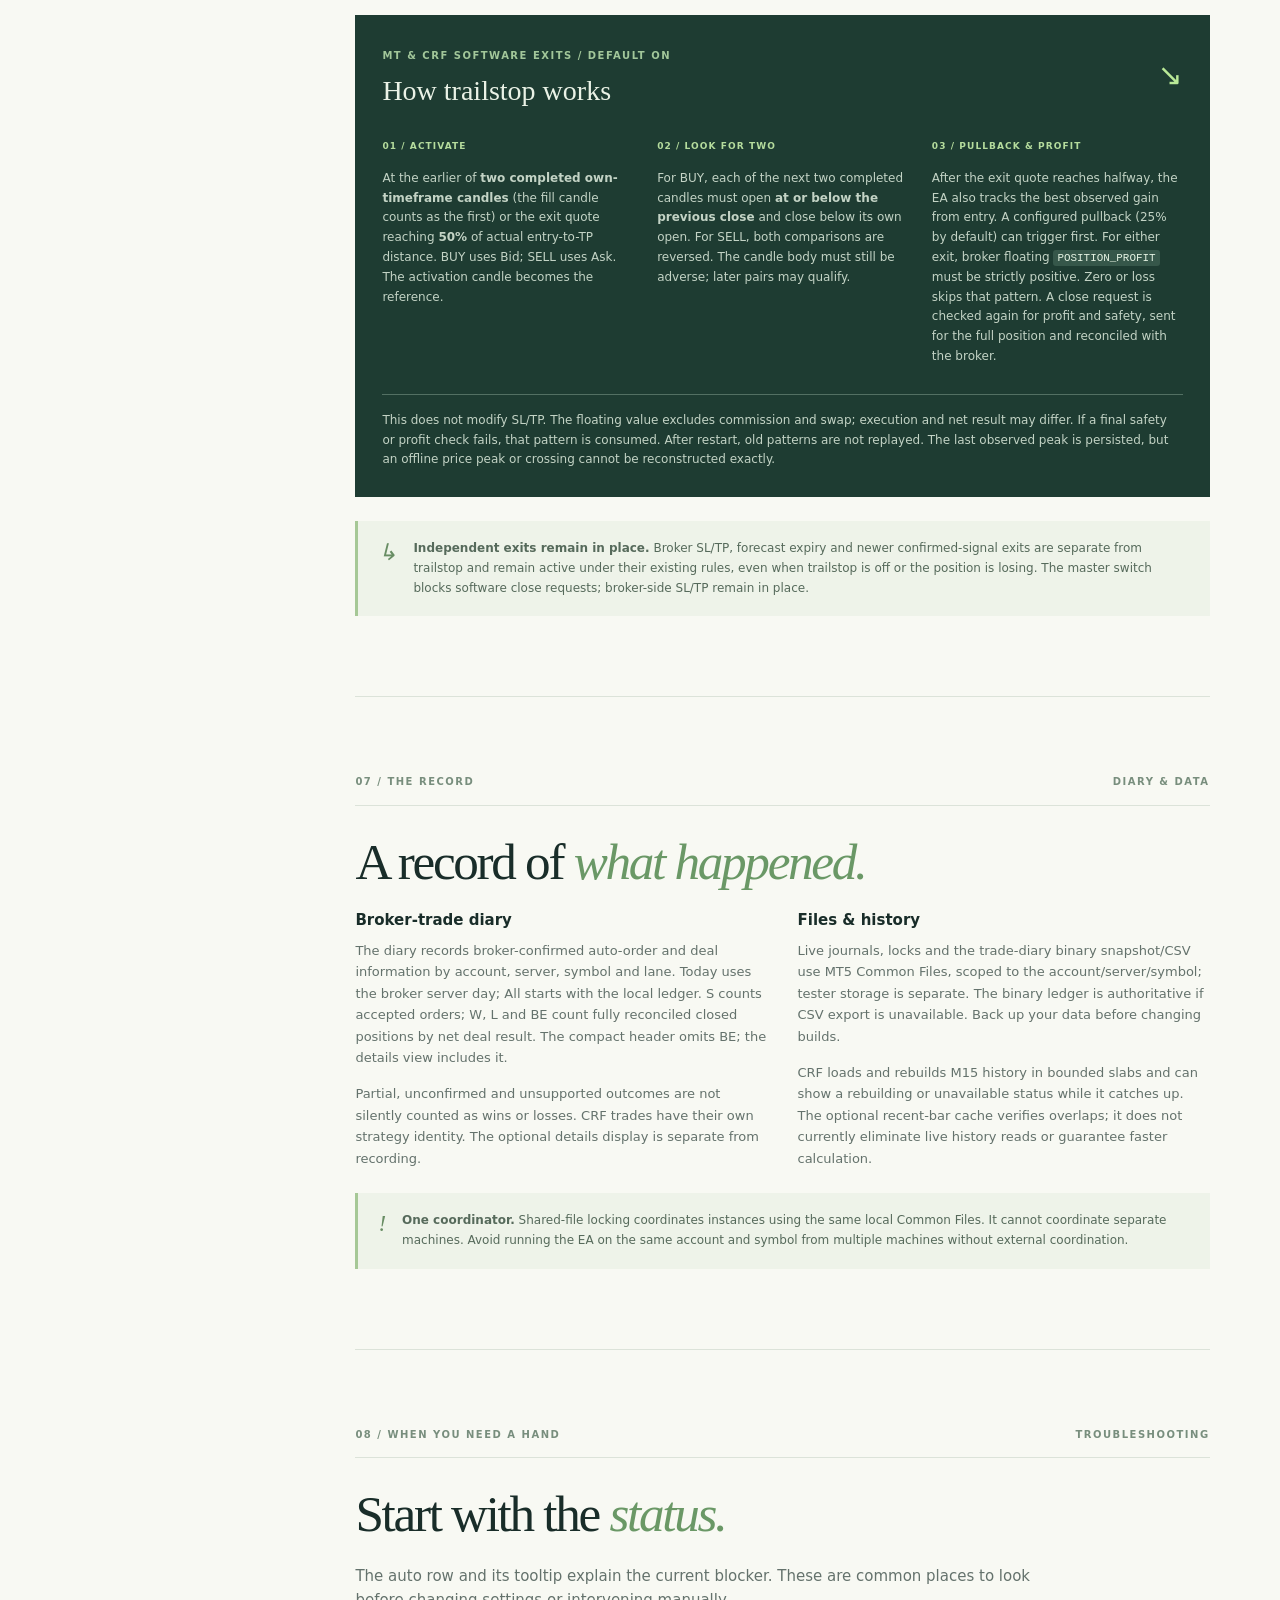
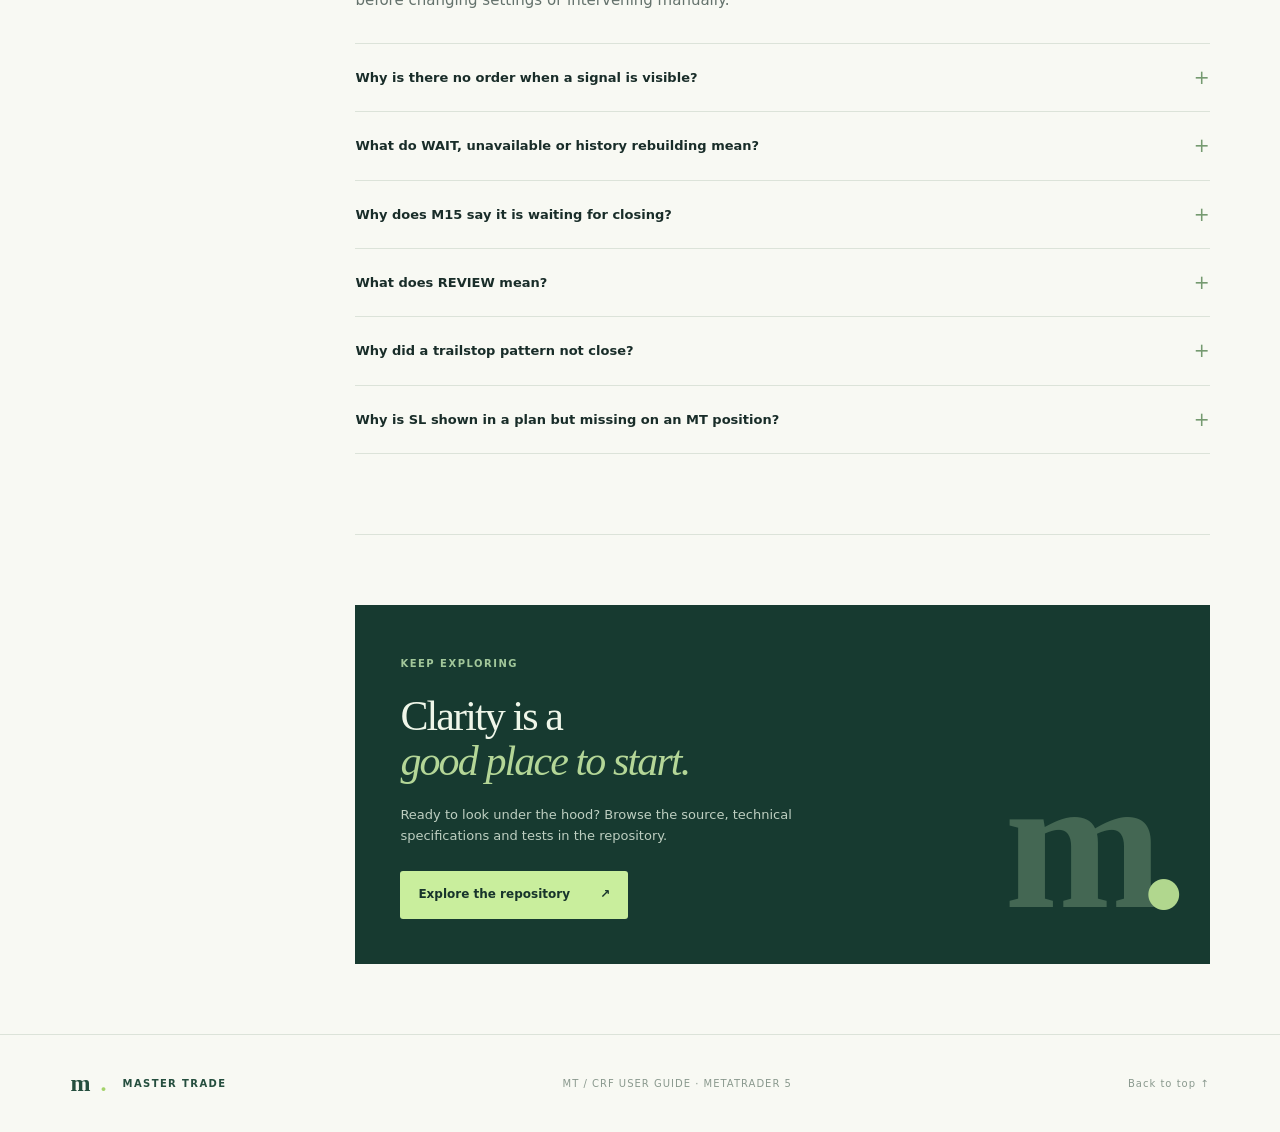
==== commit bb91a2a9: "Add MT and CRF trailing exits and takeover controls Co-authored-by: arena-agent <297053741+arena-age" ====
--- a/docs/index.html
+++ b/docs/index.html
@@ -34,13 +34,13 @@
       <div class="art-foot"><span>Designed for perspective</span><span>ILLUSTRATION ONLY ↗</span></div>
     </div>
   </section>
-  <div class="notice-strip"><span class="notice-icon">i</span><p><strong>Before you begin.</strong> Auto trading is off by default. Plans and forecasts are not broker orders. Test compilation and execution in MT5 before using a live account.</p></div>
+  <div class="notice-strip"><span class="notice-icon">i</span><p><strong>Before you begin.</strong> Auto trading is on by default; switch it off before attaching if you do not want automatic requests. Plans and forecasts are not broker orders. Test compilation and execution in MT5 before using a live account.</p></div>
   <div class="layout">
     <aside class="sidebar" aria-label="Guide navigation"><div class="sidebar-label">THE GUIDE <span>01—08</span></div><nav><a href="#overview"><span>01</span> Overview</a><a href="#start"><span>02</span> Installation</a><a href="#modes"><span>03</span> Operating modes</a><a href="#panel"><span>04</span> Reading the panel</a><a href="#inputs"><span>05</span> Input reference</a><a href="#execution"><span>06</span> Execution &amp; exits</a><a href="#diary"><span>07</span> Diary &amp; data</a><a href="#help"><span>08</span> Troubleshooting</a></nav><div class="sidebar-note"><span>LOOKING FOR THE CODE?</span><a href="https://github.com/hamamun/MT">Visit the repository ↗</a></div></aside>
     <div class="content">
       <section class="section" id="overview"><div class="section-kicker"><span>01 / THE BIG PICTURE</span><span>OVERVIEW</span></div><h2>One workspace.<br><em>Two perspectives.</em></h2><div class="intro-grid"><p class="lead">MT_CRF combines MT’s three independent timeframe lanes with an M15 confirmed reversal forecast. Choose how they work together, then use the panel to follow readings, plans and broker state.</p><p>The EA can observe without trading. When enabled, automated execution is subject to its inputs, history, market conditions, broker permissions and reconciliation checks. MT and CRF are distinct strategies; a forecast is not a promise of an order.</p></div><div class="feature-grid"><article class="feature"><span class="feature-num">01</span><div class="feature-icon">↗</div><h3>Read the market</h3><p>See trend, status, regime and score on M5, M15 and M30.</p></article><article class="feature"><span class="feature-num">02</span><div class="feature-icon">⌁</div><h3>Study the plan</h3><p>Review a direction, entry, lot, stop and single target when available.</p></article><article class="feature"><span class="feature-num">03</span><div class="feature-icon">✳</div><h3>Follow CRF</h3><p>Watch M15 reversal candidates, confirmations and historical estimates.</p></article></div></section>
-      <section class="section" id="start"><div class="section-kicker"><span>02 / FIRST THINGS FIRST</span><span>INSTALLATION</span></div><h2>From files to <em>first look.</em></h2><p class="section-intro">You need MetaTrader 5, MetaEditor and the source files from this repository. Keep the files together so the EA can find its includes.</p><div class="steps"><article><span>01</span><div><h3>Get the files</h3><p>Download the repository from GitHub or clone it. Copy <code>MT_CRF.mq5</code> and <strong>all</strong> <code>MT_*.mqh</code> files into the same <code>MQL5/Experts</code> folder. In MT5, use <strong>File → Open Data Folder</strong> to locate it.</p></div></article><article><span>02</span><div><h3>Compile in MetaEditor</h3><p>Open <code>MT_CRF.mq5</code> in MetaEditor and compile. Resolve any errors shown in the editor before attaching the EA. <code>MT.mq5</code> is the separate original EA.</p></div></article><article><span>03</span><div><h3>Attach &amp; observe</h3><p>Refresh the Navigator if needed, then attach MT_CRF to the desired symbol on an <strong>M5, M15 or M30</strong> chart. Allow history to synchronize and review the mode, inputs and panel. Other chart timeframes show an incompatible-chart notice.</p></div></article><article><span>04</span><div><h3>Choose when to automate</h3><p>Auto trading starts <strong>off</strong>. To test orders, use a demo account, enable the master input and the relevant MT5/EA permissions, and check the timer, account type and broker conditions. Input changes reinitialize the EA.</p></div></article></div></section>
-      <section class="section" id="modes"><div class="section-kicker"><span>03 / CHOOSE YOUR VIEW</span><span>MODES</span></div><h2>Set the <em>working mode.</em></h2><p class="section-intro">The Mode input controls which strategy runs. It does not turn the master auto-trading switch on.</p><div class="mode-grid"><article class="mode-card featured"><span class="pill">DEFAULT</span><h3>MT + CRF</h3><p>All three MT lanes run. CRF scans M15 in the background and can take over the existing M15 slot when eligible. M5 and M30 continue their normal rules.</p></article><article class="mode-card"><span class="mode-index">02</span><h3>MT only</h3><p>Use native MT readings, plans and execution; CRF scanning and CRF orders are off.</p></article><article class="mode-card"><span class="mode-index">03</span><h3>CRF only</h3><p>Use the M15-shaped CRF view and execution. New native MT orders are disabled; existing exposure still requires reconciliation.</p></article></div><div class="callout"><span>↳</span><p><strong>One M15 slot, not two.</strong> In combined mode, CRF may cancel a native M15 pending order or, under its separate profitable-takeover rules, request an existing native M15 position close. It waits for broker confirmation and the next M15 close before an eligible entry. M5/M30 are not closed by this takeover.</p></div></section>
+      <section class="section" id="start"><div class="section-kicker"><span>02 / FIRST THINGS FIRST</span><span>INSTALLATION</span></div><h2>From files to <em>first look.</em></h2><p class="section-intro">You need MetaTrader 5, MetaEditor and the source files from this repository. Keep the files together so the EA can find its includes.</p><div class="steps"><article><span>01</span><div><h3>Get the files</h3><p>Download the repository from GitHub or clone it. Copy <code>MT_CRF.mq5</code> and <strong>all</strong> <code>MT_*.mqh</code> files into the same <code>MQL5/Experts</code> folder. In MT5, use <strong>File → Open Data Folder</strong> to locate it.</p></div></article><article><span>02</span><div><h3>Compile in MetaEditor</h3><p>Open <code>MT_CRF.mq5</code> in MetaEditor and compile. Resolve any errors shown in the editor before attaching the EA. <code>MT.mq5</code> is the separate original EA.</p></div></article><article><span>03</span><div><h3>Attach &amp; observe</h3><p>Refresh the Navigator if needed, then attach MT_CRF to the desired symbol on an <strong>M5, M15 or M30</strong> chart. Allow history to synchronize and review the mode, inputs and panel. Other chart timeframes show an incompatible-chart notice.</p></div></article><article><span>04</span><div><h3>Choose when to automate</h3><p>Auto trading starts <strong>on</strong>. To test safely, use a demo account, review the master input and the relevant MT5/EA permissions, and check the timer, account type and broker conditions. Input changes reinitialize the EA.</p></div></article></div></section>
+      <section class="section" id="modes"><div class="section-kicker"><span>03 / CHOOSE YOUR VIEW</span><span>MODES</span></div><h2>Set the <em>working mode.</em></h2><p class="section-intro">The Mode input controls which strategy runs. It does not turn the master auto-trading switch on.</p><div class="mode-grid"><article class="mode-card featured"><span class="pill">DEFAULT</span><h3>MT + CRF</h3><p>All three MT lanes run. CRF scans M15 in the background and can take over the existing M15 slot when eligible. M5 and M30 continue their normal rules.</p></article><article class="mode-card"><span class="mode-index">02</span><h3>MT only</h3><p>Use native MT readings, plans and execution; CRF scanning and CRF orders are off.</p></article><article class="mode-card"><span class="mode-index">03</span><h3>CRF only</h3><p>Use the M15-shaped CRF view and execution. New native MT orders are disabled; existing exposure still requires reconciliation.</p></article></div><div class="callout"><span>↳</span><p><strong>One M15 slot, not two.</strong> In combined mode, CRF may cancel a native M15 pending order or, update a same-direction native M15 position’s TP or request an opposite-direction position close, including at a loss when enabled. It waits for broker confirmation and the next M15 close before an eligible entry. M5/M30 are not closed by this takeover.</p></div></section>
       <section class="section" id="panel"><div class="section-kicker"><span>04 / KNOW WHAT YOU'RE SEEING</span><span>THE PANEL</span></div><h2>Read the room,<br><em>then the trade.</em></h2><p class="section-intro">The chart panel separates market information, a proposed plan and actual broker execution. Values can be unavailable while data is loading or when broker information is missing.</p><div class="panel-layout"><div class="panel-text"><h3>Market readings</h3><p>Each lane uses its own closed-bar data. During CRF takeover, its M15 row reflects the CRF view instead.</p><dl class="glossary"><div><dt>GT</dt><dd>Global Trend: the broader recent trend for that timeframe.</dd></div><div><dt>CT</dt><dd>Current Trend: an adaptive, more responsive trend reading.</dd></div><div><dt>ST</dt><dd>Status: GT and CT combined. Opposite directions are <strong>CONFLICT</strong>; direction plus flat is <strong>MIXED</strong>; unavailable data is <strong>WAIT</strong>.</dd></div><div><dt>RG</dt><dd>Regime: STEADY, MIXED or CHOPPY from that lane’s history; WAIT means insufficient or invalid data.</dd></div><div><dt>PT</dt><dd>Approximate remaining life of the selected trend label, in bars: CT on M5, ST on M15 and GT on M30. <code>0b+</code> means it has passed the estimate.</dd></div><div><dt>SC / %L</dt><dd>Score from −3 to +3 and an independent estimate of the exact score’s remaining life. Neither %L nor PT is a trade-success probability.</dd></div><div><dt>SG</dt><dd>The lane’s plan signal: BUY, SELL, NONE or WAIT.</dd></div></dl></div><div class="panel-note"><span class="mini-label">THE DISTINCTION</span><h3>A plan is not<br>an order.</h3><p><strong>Trading Plans</strong> shows the calculated entry, lot, SL and TP when available. These levels are a proposal, not proof of a fill.</p><hr><p><strong>Auto Execution</strong> shows broker order/position state or the reason it is blocked. OPEN is a position; LIMIT is a pending order. A request remains subject to broker confirmation.</p><span class="panel-note-bottom">READINGS → PLAN → EXECUTION</span></div></div><div class="subsection"><h3>Other panel details</h3><div class="two-cols"><p><strong>Header &amp; settings.</strong> The header shows symbol, market state, time and Today / All trade counts. Settings show the selected input states. A closed-market view collapses to the header and next scheduled opening when available.</p><p><strong>Execution values.</strong> Entry, lot, SL, TP and floating P/L reflect broker state when available. P/L is <code>POSITION_PROFIT</code>, excluding swap and commission. TP distance uses the exit-side quote: Bid for BUY, Ask for SELL.</p><p><strong>CRF details.</strong> With CRF Details on, the separate details window includes status, pattern, candidate, data-through time, entry/trigger, SL, target, estimated move and duration, quality, follow-through, sample count, expiry, reason and last result.</p><p><strong>Chart visibility.</strong> On supported charts the EA requests that MT5 hide chart trade levels and history markers while attached, restoring prior visibility when removed. This does not alter the trades.</p></div></div></section>
       <section class="crf-detail" aria-labelledby="plan-fields"><div class="section-kicker"><span>THE PLAN / FIELD NOTES</span><span>PLAN &amp; EXECUTION</span></div><h3 id="plan-fields">The numbers in a trade row</h3><dl class="detail-list"><div><dt>Signal &amp; style</dt><dd>BUY or SELL is direction. MARKET describes an immediate-order plan; LIMIT describes a pending-entry plan. NONE means no direction; WAIT means required data is unavailable.</dd></div><div><dt>Volume: OK / LOW / --</dt><dd>Native MT’s latest closed-bar tick-volume check. LOW can change a score-3 plan from market to limit; -- means volume is unavailable, not zero.</dd></div><div><dt>Entry &amp; lot</dt><dd>Entry is the planned or broker price, depending on the section. Lot is the requested or broker volume. CRF creates MARKET plans only. Its reference entry is the selected signal candle close; requests use BUY Ask or SELL Bid and the broker fill can differ. A confirmed forecast can show a manual lot preview even when auto filters block trading. It may show -- until a fresh quote and sizing data are available, then stays frozen for that plan; the quote or a later manual fill can differ. Auto execution still applies its own checks.</dd></div><div><dt>SL &amp; TP</dt><dd>The stop-loss and single take-profit price. The plan can also show estimated account-currency amounts; these are estimates, not realized results. A planned native SL is not broker protection when SL Placement is off.</dd></div><div><dt>TP distance &amp; quote</dt><dd>Distance is in price units from BUY Bid or SELL Ask to TP; a negative value means the target was passed. The execution row can also show the entry-side quote: Ask for BUY, Bid for SELL.</dd></div><div><dt>Auto state &amp; P/L</dt><dd>OPEN is a broker position; LIMIT is a pending order, not a fill. Floating P/L belongs to an open position. A CRF value marked last known is stale or cached; -- means unavailable. Blocked and REVIEW states explain why action cannot proceed.</dd></div></dl></section>
       <section class="crf-detail" aria-labelledby="forecast-fields"><div class="section-kicker"><span>THE FORECAST / FIELD NOTES</span><span>CRF DETAILS</span></div><h3 id="forecast-fields">What the CRF details mean</h3><p>Turn on <strong>CRF Details</strong> to open these fields in the separate details window. When there is no active forecast, last-value labels can retain the previous forecast rather than describe a new trade.</p><dl class="detail-list"><div><dt>Direction &amp; status</dt><dd>BUY/SELL indicates a confirmed direction; a question mark denotes a pending candidate. Status describes what CRF is doing or waiting for.</dd></div><div><dt>Pattern &amp; candidate</dt><dd>The detected candle-pattern name and any candidate awaiting confirmation. A candidate is not yet a confirmed forecast.</dd></div><div><dt>Data through</dt><dd>The latest M15 bar processed by the forecast, useful when checking history and synchronization.</dd></div><div><dt>Entry / trigger, SL &amp; TP</dt><dd>Forecast reference levels: entry/trigger, stop loss and estimated target. A CRF market request uses the live executable quote, so its actual entry may differ.</dd></div><div><dt>Expected move &amp; duration</dt><dd>Historical analog-based move and typical duration estimates. The typical duration is not the hard deadline.</dd></div><div><dt>Estimate quality</dt><dd>The reference forecast’s quality classification; it is separate from the adjustable auto-entry sample and follow-through gates.</dd></div><div><dt>Follow-through / samples</dt><dd>The historical follow-through percentage and the number of comparable historical samples used in the estimate.</dd></div><div><dt>Forecast expires in</dt><dd>The remaining M15 bars to the upper duration limit, the forecast’s hard expiry. It is not a promise of a position exit price.</dd></div><div><dt>No-signal reason &amp; last result</dt><dd>Why a usable signal or estimate is unavailable, plus the latest forecast outcome or update. Forecast outcomes are distinct from broker-confirmed trade results.</dd></div></dl></section>
@@ -49,18 +49,20 @@
       <div id="input-reference">
         <div class="input-group"><div class="group-heading"><div><span>01</span><h3>Strategy &amp; CRF</h3></div><p>Choose the operating mode and reversal filters.</p></div>
           <article class="input-card" data-input><div><h4>Mode</h4><code>InpMode</code></div><span class="default">MT + CRF</span><p>Select <strong>MT + CRF</strong>, <strong>MT only</strong> or <strong>CRF only</strong>. See the mode cards above for which lanes and strategies are active.</p></article>
-          <article class="input-card" data-input><div><h4>CRF auto minimum samples (2–50)</h4><code>InpCrfAutoMinimumSamples</code></div><span class="default">4</span><p>Minimum historical analog count for a CRF auto entry. Valid range is 2–50. This does not change the forecast’s separate six-sample reference-quality classification.</p></article>
+          <article class="input-card" data-input><div><h4>CRF auto minimum samples (2–50)</h4><code>InpCrfAutoMinimumSamples</code></div><span class="default">2</span><p>Minimum historical analog count for a CRF auto entry. Valid range is 2–50. This does not change the forecast’s separate six-sample reference-quality classification.</p></article>
           <article class="input-card" data-input><div><h4>Reverse confirmation</h4><code>InpCrfReverseConfirmation</code></div><span class="default">FALSE</span><p>Off acts on a reversal after its pattern candle closes. On waits for confirmation on either of the following two closed M15 candles. Both modes retain auto-entry checks.</p></article>
-          <article class="input-card" data-input><div><h4>CRF auto minimum follow-through % (1–100)</h4><code>InpCrfAutoFollowthroughPct</code></div><span class="default">15%</span><p>Minimum historical follow-through percentage required for CRF auto entry. Valid range is 1–100. This is separate from the reference forecast quality threshold.</p></article>
-          <article class="input-card" data-input><div><h4>CRF trailstop</h4><code>InpCrfTrailStop</code></div><span class="default">TRUE</span><p>Enables the CRF-only, profit-checked candle exit. It requests a full close; it does not move broker SL/TP and does not trail native MT positions. See <a href="#trailstop">the exact rule</a>.</p></article>
-          <article class="input-card" data-input><div><h4>CRF risk bypass</h4><code>InpCrfRiskBypass</code></div><span class="default">FALSE</span><p>When true, bypasses CRF forecast and live-entry reward/risk thresholds and uses the CRF balance-based lot ladder. Sample and follow-through gates, mandatory SL/TP, spread, broker and takeover-cost checks still apply. Does not change native MT sizing.</p></article>
-          <article class="input-card" data-input><div><h4>Allow CRF to close profitable M15 MT position</h4><code>InpCrfCloseProfitableM15</code></div><span class="default">TRUE</span><p>In MT + CRF mode, allows a qualifying CRF takeover to request closing a native M15 position only when verified net profit exceeds the internal closing-cost buffer and other checks pass. False means wait for the slot. This is separate from CRF trailstop.</p></article>
+          <article class="input-card" data-input><div><h4>CRF auto minimum follow-through % (1–100)</h4><code>InpCrfAutoFollowthroughPct</code></div><span class="default">5%</span><p>Minimum historical follow-through percentage required for CRF auto entry. Valid range is 1–100. This is separate from the reference forecast quality threshold.</p></article>
+          <article class="input-card" data-input><div><h4>CRF trailstop</h4><code>InpCrfTrailStop</code></div><span class="default">TRUE</span><p>Enables CRF profit-checked candle and pullback exits. They request a full close without modifying broker SL/TP. See <a href="#trailstop">the exact rule</a>.</p></article>
+          <article class="input-card" data-input><div><h4>MT trailstop</h4><code>InpMtTrailStop</code></div><span class="default">TRUE</span><p>Enables the candle and pullback exits for native MT positions, using each lane’s timeframe.</p></article>
+          <article class="input-card" data-input><div><h4>Trail pullback % of best gain (1–100)</h4><code>InpTrailPullbackPct</code></div><span class="default">25%</span><p>After the exit-side quote reaches halfway from actual entry to TP, a pullback of this percentage of the best observed entry-to-price gain can request an exit, subject to positive floating profit and safety checks.</p></article>
+          <article class="input-card" data-input><div><h4>CRF risk bypass</h4><code>InpCrfRiskBypass</code></div><span class="default">TRUE</span><p>When true, bypasses CRF forecast and live-entry reward/risk thresholds and uses the CRF balance-based lot ladder. Sample and follow-through gates, required TP, selected SL placement, spread and broker checks still apply. Does not change native MT sizing.</p></article>
+          <article class="input-card" data-input><div><h4>Allow CRF close MT position in loss</h4><code>InpCrfCloseMTInLoss</code></div><span class="default">TRUE</span><p>An eligible opposite CRF signal may request closing a native M15 position even at a loss. When false, the close requires verified net profit above the cost buffer. Same-direction signals instead request a TP update.</p></article>
           <article class="input-card" data-input><div><h4>CRF Details</h4><code>InpCrfDetails</code></div><span class="default">FALSE</span><p>Shows the full CRF forecast dashboard in the separate details window in MT + CRF or CRF only. Display only; it does not enable or disable trading.</p></article>
         </div>
         <div class="input-group"><div class="group-heading"><div><span>02</span><h3>Trading &amp; risk</h3></div><p>Control permission, protection and position size.</p></div>
-          <article class="input-card" data-input><div><h4>Auto trading</h4><code>InpAutoTrading</code></div><span class="default">FALSE</span><p>Master switch for new MT and CRF orders and software-close requests. Off blocks those requests and requests cancellation of owned native pending orders; open positions remain subject to their existing broker SL/TP. It does not close open positions simply because it is switched off.</p></article>
+          <article class="input-card" data-input><div><h4>Auto trading</h4><code>InpAutoTrading</code></div><span class="default">TRUE</span><p>Master switch for new MT and CRF orders and software-close requests. Off blocks those requests and requests cancellation of owned native pending orders; open positions remain subject to their existing broker SL/TP. It does not close open positions simply because it is switched off.</p></article>
           <article class="input-card" data-input><div><h4>Stop Loss Placement</h4><code>InpPlaceStopLoss</code></div><span class="default">FALSE</span><p>Controls broker SL placement for <strong>new MT and CRF</strong> orders. Off still shows a planned SL for sizing and validation, but it is not a protective broker stop. CRF orders still require broker TP. Existing positions are not modified by changing it.</p></article>
-          <article class="input-card" data-input><div><h4>Bypass Risk</h4><code>InpBypassRisk</code></div><span class="default">FALSE</span><p>Uses a balance-based lot ladder instead of normal stop-distance risk sizing. Native MT applies its score-3 multiplier; CRF uses its own balance ladder without the MT-score multiplier. This shared switch does <strong>not</strong> bypass CRF reward/risk filters; CRF risk bypass is separate.</p></article>
+          <article class="input-card" data-input><div><h4>Bypass Risk</h4><code>InpBypassRisk</code></div><span class="default">TRUE</span><p>Uses a balance-based lot ladder instead of normal stop-distance risk sizing. Native MT applies its score-3 multiplier; CRF uses its own balance ladder without the MT-score multiplier. This shared switch does <strong>not</strong> bypass CRF reward/risk filters; CRF risk bypass is separate.</p></article>
           <article class="input-card" data-input><div><h4>Minimum Lot use</h4><code>InpMinimumLot</code></div><span class="default">FALSE</span><p>When true, request the broker’s minimum lot, subject to broker and execution checks. Otherwise normal sizing targets 0.5% of equity using the planned stop; valid calculated sizes below the broker minimum are rounded up to that minimum. Broker min/max/step still apply.</p></article>
         </div>
         <div class="input-group"><div class="group-heading"><div><span>03</span><h3>Native MT targets &amp; trend</h3></div><p>Independent settings for the three MT lanes.</p></div>
@@ -85,10 +87,10 @@
         <div class="input-group"><div class="group-heading"><div><span>05</span><h3>Diary display</h3></div><p>Control what is shown, not what is recorded.</p></div><article class="input-card" data-input><div><h4>Show diary Details</h4><code>InpShowDetails</code></div><span class="default">FALSE</span><p>Opens the separate trade-diary details view. Hiding it does not turn off diary recording. It is independent of the CRF Details input.</p></article></div>
       </div><p class="no-results" id="no-results" hidden>No matching input. Try a different term or clear the search.</p><p class="footnote">CRF forecast calibration constants such as historical lookback and reference quality are internal constants, not additional Inputs-tab controls.</p></section>
       <section class="section" id="execution"><div class="section-kicker"><span>06 / HOW IT WORKS</span><span>EXECUTION &amp; EXITS</span></div><h2>From signal to <em>broker.</em></h2><p class="section-intro">The EA checks permissions and broker state before it sends an order. A broker-confirmed state, not a chart touch or a successful send alone, determines what actually happened.</p><div class="flow"><div><span>01</span><strong>Signal</strong><small>Closed-bar reading or confirmed CRF forecast</small></div><div><span>02</span><strong>Checks</strong><small>Inputs, history, market, quote and broker</small></div><div><span>03</span><strong>Request</strong><small>Pre-check and durable intent before send</small></div><div><span>04</span><strong>Reconcile</strong><small>Wait for broker orders, positions and deals</small></div></div><div class="two-cols execution-copy"><div><h3>Native MT orders</h3><p>A qualifying ±3 score uses a market-style plan unless volume is weak; ±2 uses a limit. Pending limits are managed, can be cancelled when conditions change and expire after three completed own-timeframe bars. A confirmed cancellation or close is followed by a wait for the next close on that timeframe before replacement.</p></div><div><h3>CRF orders</h3><p>CRF uses closed M15 reversal signals, optional confirmation, historical filters and market requests with a mandatory broker TP. Broker SL follows Stop Loss Placement. Live quote, spread, broker support, account permissions and reward/risk checks apply. Entries require a retail hedging account and a free, reconciled M15 slot.</p></div></div>
-      <div class="trail-card" id="trailstop"><div class="trail-head"><div><span class="mini-label">CRF-ONLY EXIT / DEFAULT ON</span><h3>How CRF trailstop works</h3></div><span class="trail-symbol">↘</span></div><div class="trail-columns"><div><span>01 / ACTIVATE</span><p>At the earlier of <strong>two completed M15 candles</strong> (the fill candle counts as the first) or the exit quote reaching <strong>50%</strong> of actual entry-to-TP distance. BUY uses Bid; SELL uses Ask. The activation candle becomes the reference.</p></div><div><span>02 / LOOK FOR TWO</span><p>For BUY, each of the next two completed candles must open <strong>at or below the previous close</strong> and close below its own open. For SELL, both comparisons are reversed. The candle body must still be adverse; later pairs may qualify.</p></div><div><span>03 / CHECK PROFIT</span><p>At a qualifying pattern, broker floating <code>POSITION_PROFIT</code> must be strictly positive. Zero or loss skips that pattern. A close request is checked again for profit and safety, sent for the full position and reconciled with the broker.</p></div></div><div class="trail-footer">This does not modify SL/TP. The floating value excludes commission and swap; execution and net result may differ. If a final safety or profit check fails, that pattern is consumed. After restart, old patterns are not replayed; an offline intrabar crossing cannot be reconstructed exactly.</div></div>
+      <div class="trail-card" id="trailstop"><div class="trail-head"><div><span class="mini-label">MT &amp; CRF SOFTWARE EXITS / DEFAULT ON</span><h3>How trailstop works</h3></div><span class="trail-symbol">↘</span></div><div class="trail-columns"><div><span>01 / ACTIVATE</span><p>At the earlier of <strong>two completed own-timeframe candles</strong> (the fill candle counts as the first) or the exit quote reaching <strong>50%</strong> of actual entry-to-TP distance. BUY uses Bid; SELL uses Ask. The activation candle becomes the reference.</p></div><div><span>02 / LOOK FOR TWO</span><p>For BUY, each of the next two completed candles must open <strong>at or below the previous close</strong> and close below its own open. For SELL, both comparisons are reversed. The candle body must still be adverse; later pairs may qualify.</p></div><div><span>03 / PULLBACK &amp; PROFIT</span><p>After the exit quote reaches halfway, the EA also tracks the best observed gain from entry. A configured pullback (25% by default) can trigger first. For either exit, broker floating <code>POSITION_PROFIT</code> must be strictly positive. Zero or loss skips that pattern. A close request is checked again for profit and safety, sent for the full position and reconciled with the broker.</p></div></div><div class="trail-footer">This does not modify SL/TP. The floating value excludes commission and swap; execution and net result may differ. If a final safety or profit check fails, that pattern is consumed. After restart, old patterns are not replayed. The last observed peak is persisted, but an offline price peak or crossing cannot be reconstructed exactly.</div></div>
       <div class="callout"><span>↳</span><p><strong>Independent exits remain in place.</strong> Broker SL/TP, forecast expiry and newer confirmed-signal exits are separate from trailstop and remain active under their existing rules, even when trailstop is off or the position is losing. The master switch blocks software close requests; broker-side SL/TP remain in place.</p></div></section>
       <section class="section" id="diary"><div class="section-kicker"><span>07 / THE RECORD</span><span>DIARY &amp; DATA</span></div><h2>A record of <em>what happened.</em></h2><div class="two-cols"><div><h3>Broker-trade diary</h3><p>The diary records broker-confirmed auto-order and deal information by account, server, symbol and lane. Today uses the broker server day; All starts with the local ledger. S counts accepted orders; W, L and BE count fully reconciled closed positions by net deal result. The compact header omits BE; the details view includes it.</p><p>Partial, unconfirmed and unsupported outcomes are not silently counted as wins or losses. CRF trades have their own strategy identity. The optional details display is separate from recording.</p></div><div><h3>Files &amp; history</h3><p>Live journals, locks and the trade-diary binary snapshot/CSV use MT5 Common Files, scoped to the account/server/symbol; tester storage is separate. The binary ledger is authoritative if CSV export is unavailable. Back up your data before changing builds.</p><p>CRF loads and rebuilds M15 history in bounded slabs and can show a rebuilding or unavailable status while it catches up. The optional recent-bar cache verifies overlaps; it does not currently eliminate live history reads or guarantee faster calculation.</p></div></div><div class="callout"><span>!</span><p><strong>One coordinator.</strong> Shared-file locking coordinates instances using the same local Common Files. It cannot coordinate separate machines. Avoid running the EA on the same account and symbol from multiple machines without external coordination.</p></div></section>
-      <section class="section" id="help"><div class="section-kicker"><span>08 / WHEN YOU NEED A HAND</span><span>TROUBLESHOOTING</span></div><h2>Start with the <em>status.</em></h2><p class="section-intro">The auto row and its tooltip explain the current blocker. These are common places to look before changing settings or intervening manually.</p><div class="faq"><details><summary>Why is there no order when a signal is visible?<span>+</span></summary><p>A signal or forecast is not an order. Check master Auto Trading, mode, the relevant native lane switch, daily timer, MT5 and account permissions, current market state, fresh quote, spread, history, CRF sample/follow-through and reward/risk filters, account type and M15 slot. The displayed blocker provides the next clue.</p></details><details><summary>What do WAIT, unavailable or history rebuilding mean?<span>+</span></summary><p>Required readings or bars are not yet available, valid or synchronized. Give MT5 time to load the symbol’s history and inspect the Experts log. CRF chart history rebuilds incrementally; MT5’s available history and max-bars settings still matter. A missing reading is not a neutral signal.</p></details><details><summary>Why does M15 say it is waiting for closing?<span>+</span></summary><p>In combined mode, CRF may need the native M15 slot. An existing MT position is closed for takeover only if the specific input is enabled and the verified profit exceeds the cost buffer with all other checks passing; otherwise CRF waits. Pending cancellation and position closure must be confirmed by the broker, then the next M15 close is required.</p></details><details><summary>What does REVIEW mean?<span>+</span></summary><p>The EA cannot safely establish state—for example because of an ambiguous request, multiple exposures, incomplete broker history, missing protection, a journal or lock problem. Inspect the broker orders and positions, the details/tooltip and Experts log. Do not assume a request filled or repeatedly submit replacements.</p></details><details><summary>Why did a trailstop pattern not close?<span>+</span></summary><p>Check that the position is CRF, trailstop and master Auto Trading are on, activation occurred, and both candle comparisons passed, including strictly adverse bodies. Profit must be positive at the check. Missing data, a failed safety/broker check, or a pattern skipped at zero/loss can prevent a request. Expiry and replacement exits operate separately.</p></details><details><summary>Why is SL shown in a plan but missing on an MT position?<span>+</span></summary><p>Stop Loss Placement defaults to false for native MT orders. The plan’s SL can still be used for sizing and validation, but it is not a broker protective stop. The auto row highlights a missing SL. The same setting applies to new CRF orders; CRF still requires broker TP.</p></details></div></section>
+      <section class="section" id="help"><div class="section-kicker"><span>08 / WHEN YOU NEED A HAND</span><span>TROUBLESHOOTING</span></div><h2>Start with the <em>status.</em></h2><p class="section-intro">The auto row and its tooltip explain the current blocker. These are common places to look before changing settings or intervening manually.</p><div class="faq"><details><summary>Why is there no order when a signal is visible?<span>+</span></summary><p>A signal or forecast is not an order. Check master Auto Trading, mode, the relevant native lane switch, daily timer, MT5 and account permissions, current market state, fresh quote, spread, history, CRF sample/follow-through and reward/risk filters, account type and M15 slot. The displayed blocker provides the next clue.</p></details><details><summary>What do WAIT, unavailable or history rebuilding mean?<span>+</span></summary><p>Required readings or bars are not yet available, valid or synchronized. Give MT5 time to load the symbol’s history and inspect the Experts log. CRF chart history rebuilds incrementally; MT5’s available history and max-bars settings still matter. A missing reading is not a neutral signal.</p></details><details><summary>Why does M15 say it is waiting for closing?<span>+</span></summary><p>In combined mode, CRF may need the native M15 slot. An opposite eligible signal may close the MT position at a loss when the setting permits; when disabled, verified profit must exceed the cost buffer. A same-direction signal requests a TP update instead. Pending cancellation and position closure must be confirmed by the broker, then the next M15 close is required.</p></details><details><summary>What does REVIEW mean?<span>+</span></summary><p>The EA cannot safely establish state—for example because of an ambiguous request, multiple exposures, incomplete broker history, missing protection, a journal or lock problem. Inspect the broker orders and positions, the details/tooltip and Experts log. Do not assume a request filled or repeatedly submit replacements.</p></details><details><summary>Why did a trailstop pattern not close?<span>+</span></summary><p>Check that the position is owned by the EA, its trailstop and master Auto Trading are on, activation occurred, and both candle comparisons passed, including strictly adverse bodies. Profit must be positive at the check. Missing data, a failed safety/broker check, or a pattern skipped at zero/loss can prevent a request. Expiry and replacement exits operate separately.</p></details><details><summary>Why is SL shown in a plan but missing on an MT position?<span>+</span></summary><p>Stop Loss Placement defaults to false for native MT orders. The plan’s SL can still be used for sizing and validation, but it is not a broker protective stop. The auto row highlights a missing SL. The same setting applies to new CRF orders; CRF still requires broker TP.</p></details></div></section>
       <section class="closing"><div><span class="mini-label">KEEP EXPLORING</span><h2>Clarity is a<br><em>good place to start.</em></h2><p>Ready to look under the hood? Browse the source, technical specifications and tests in the repository.</p><a class="button button-lime" href="https://github.com/hamamun/MT">Explore the repository <span aria-hidden="true">↗</span></a></div><span class="closing-mark" aria-hidden="true">m<span>.</span></span></section>
     </div>
   </div>
